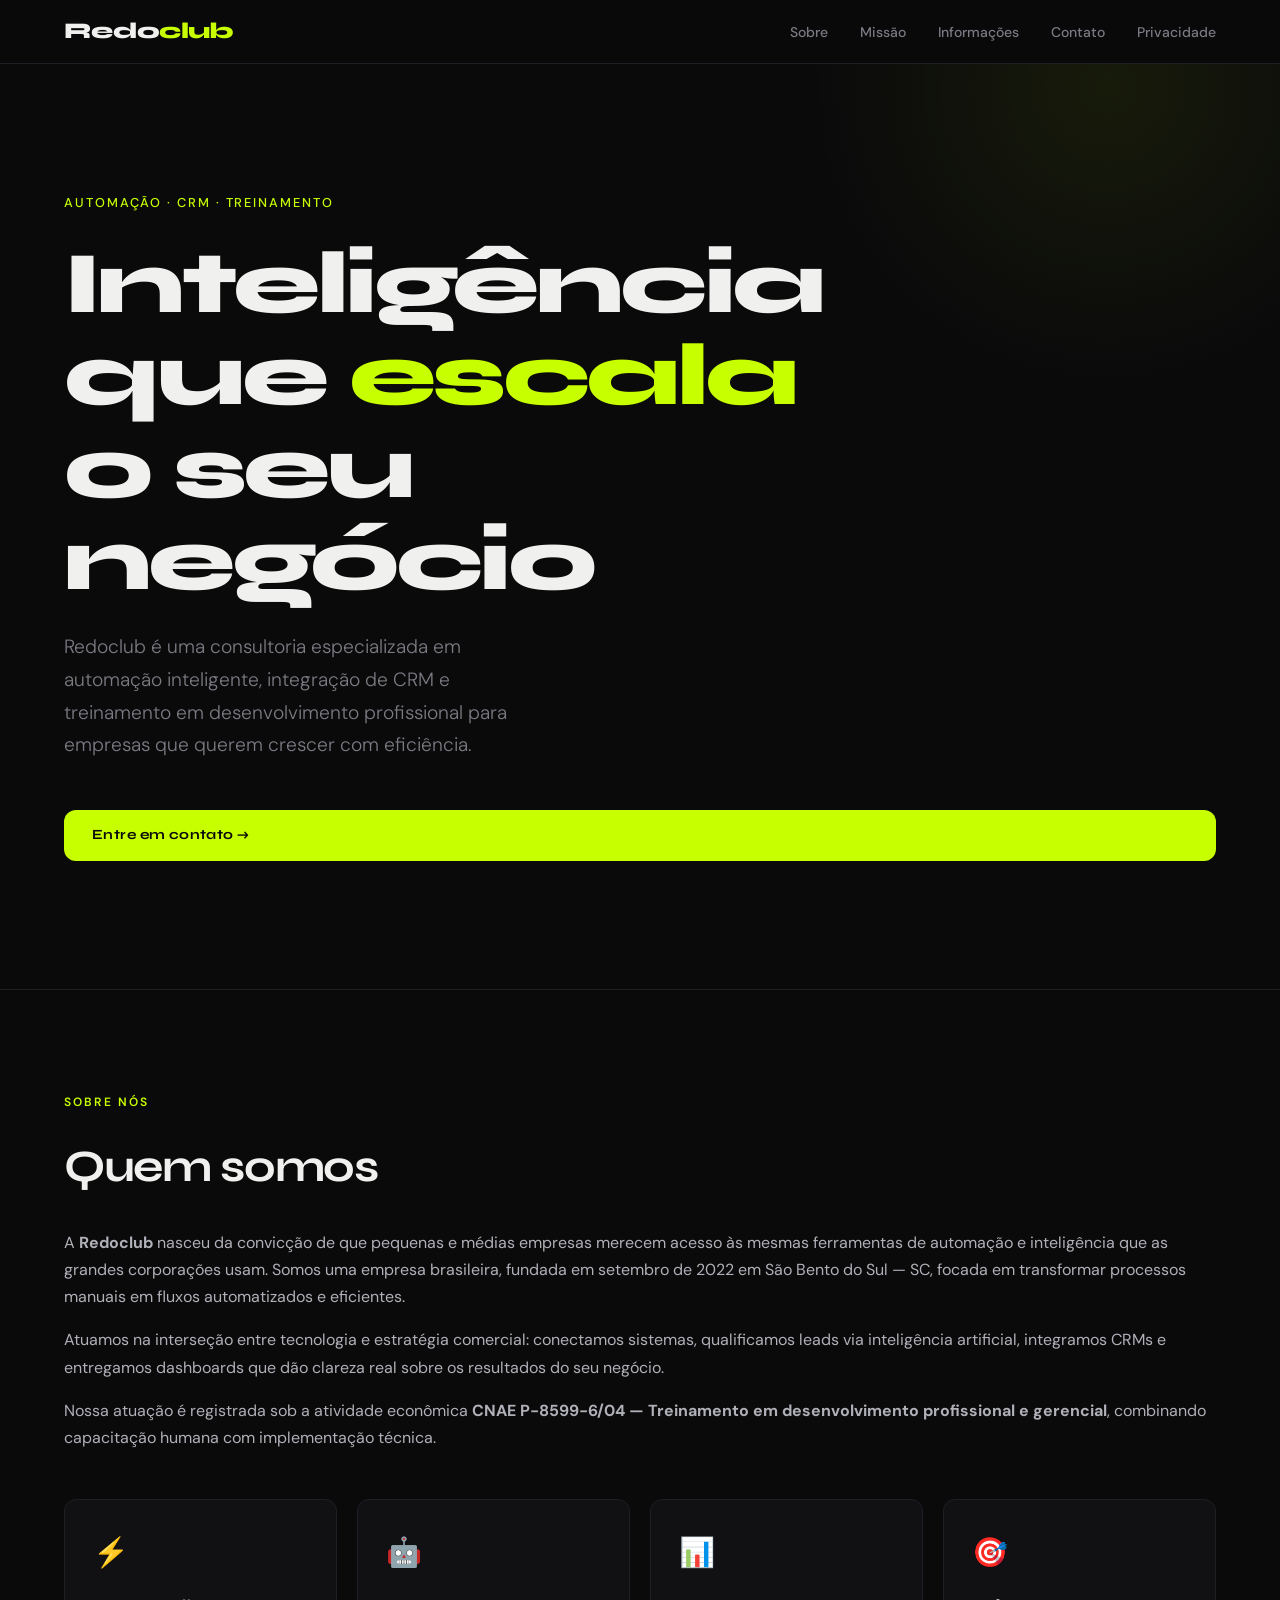
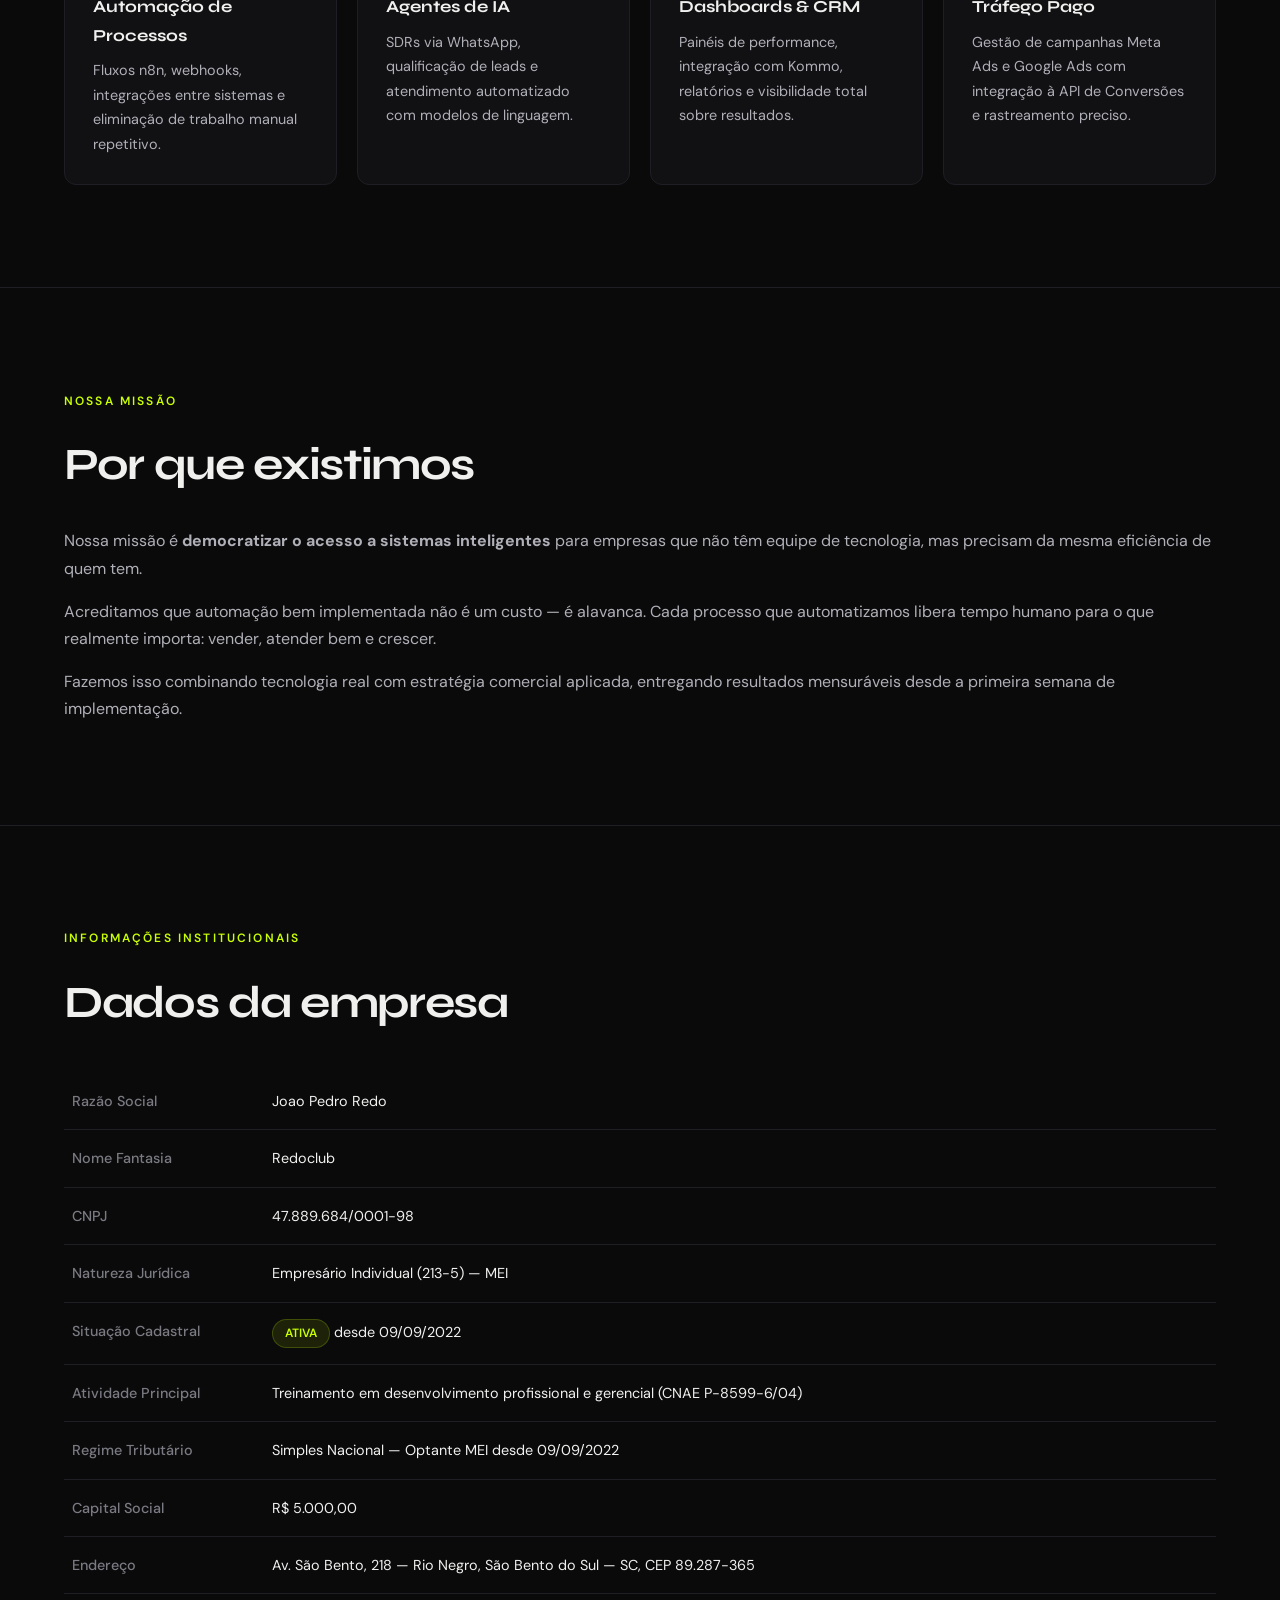
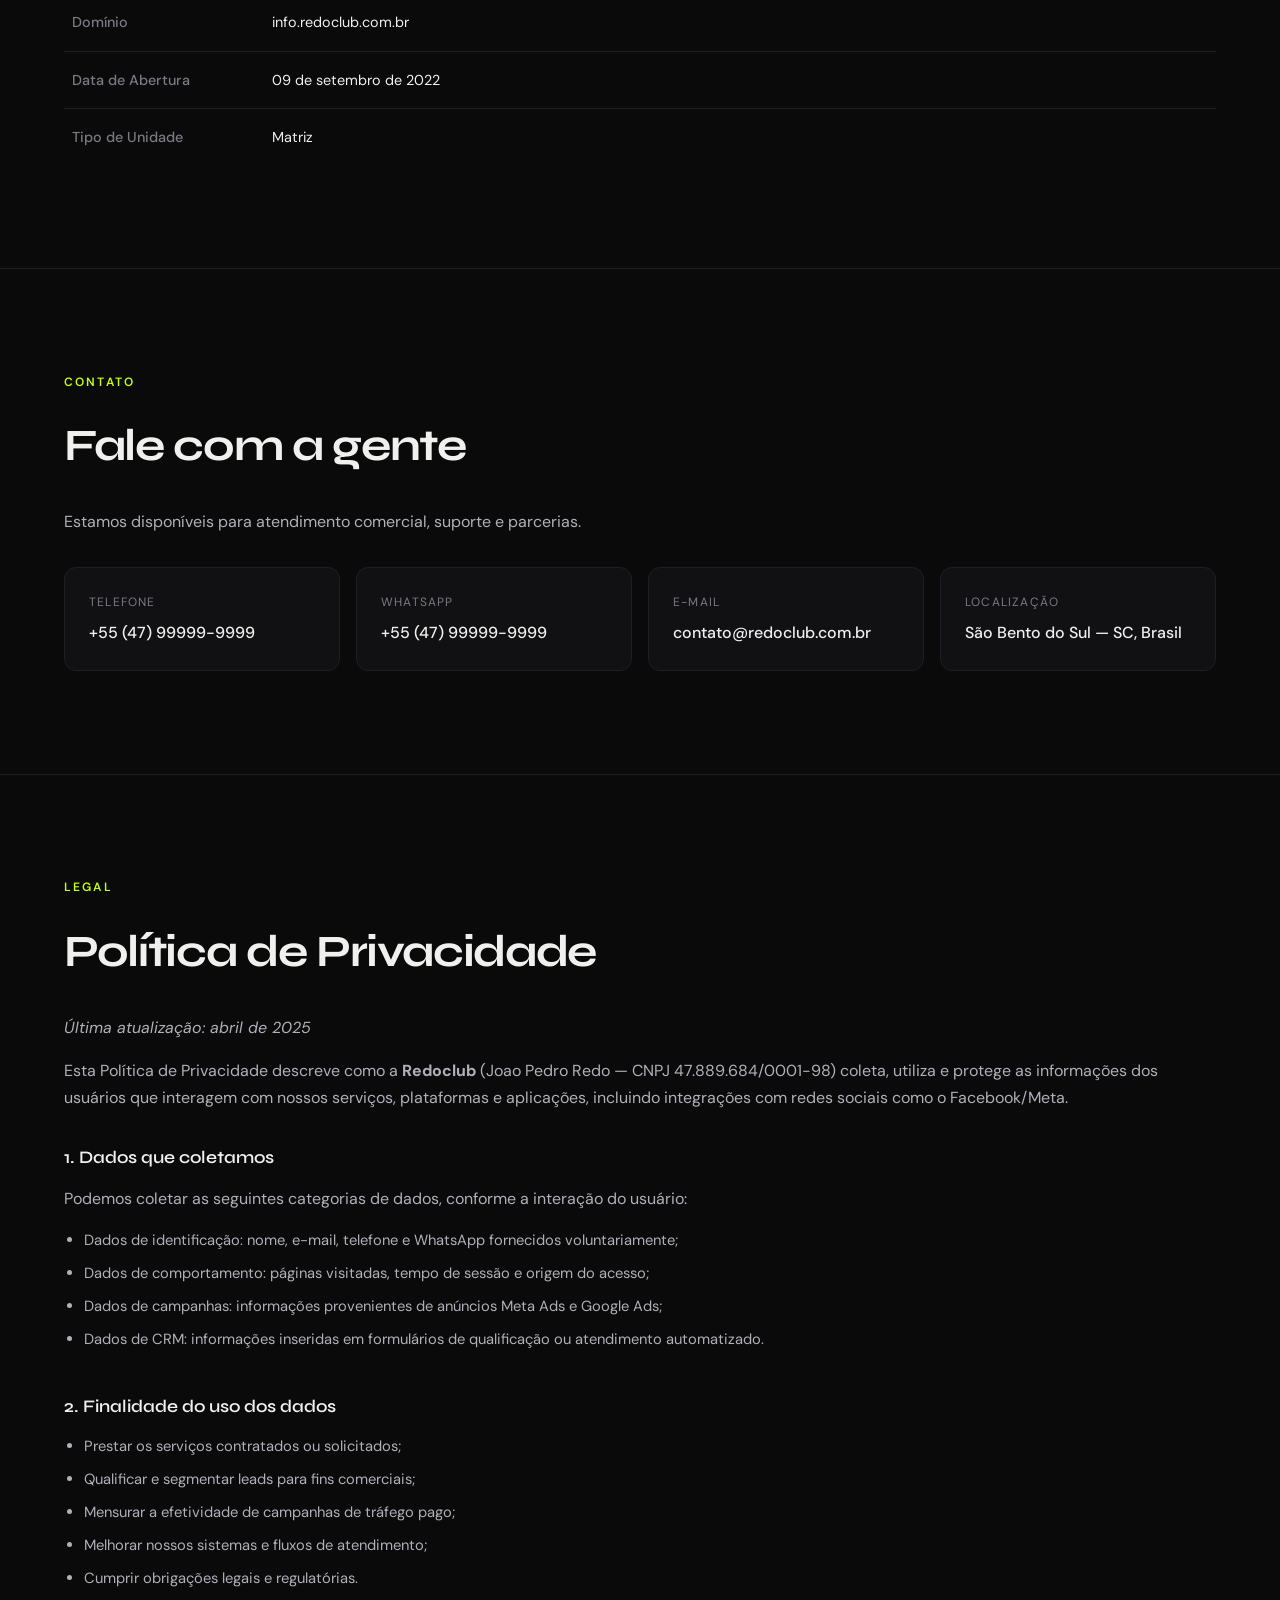
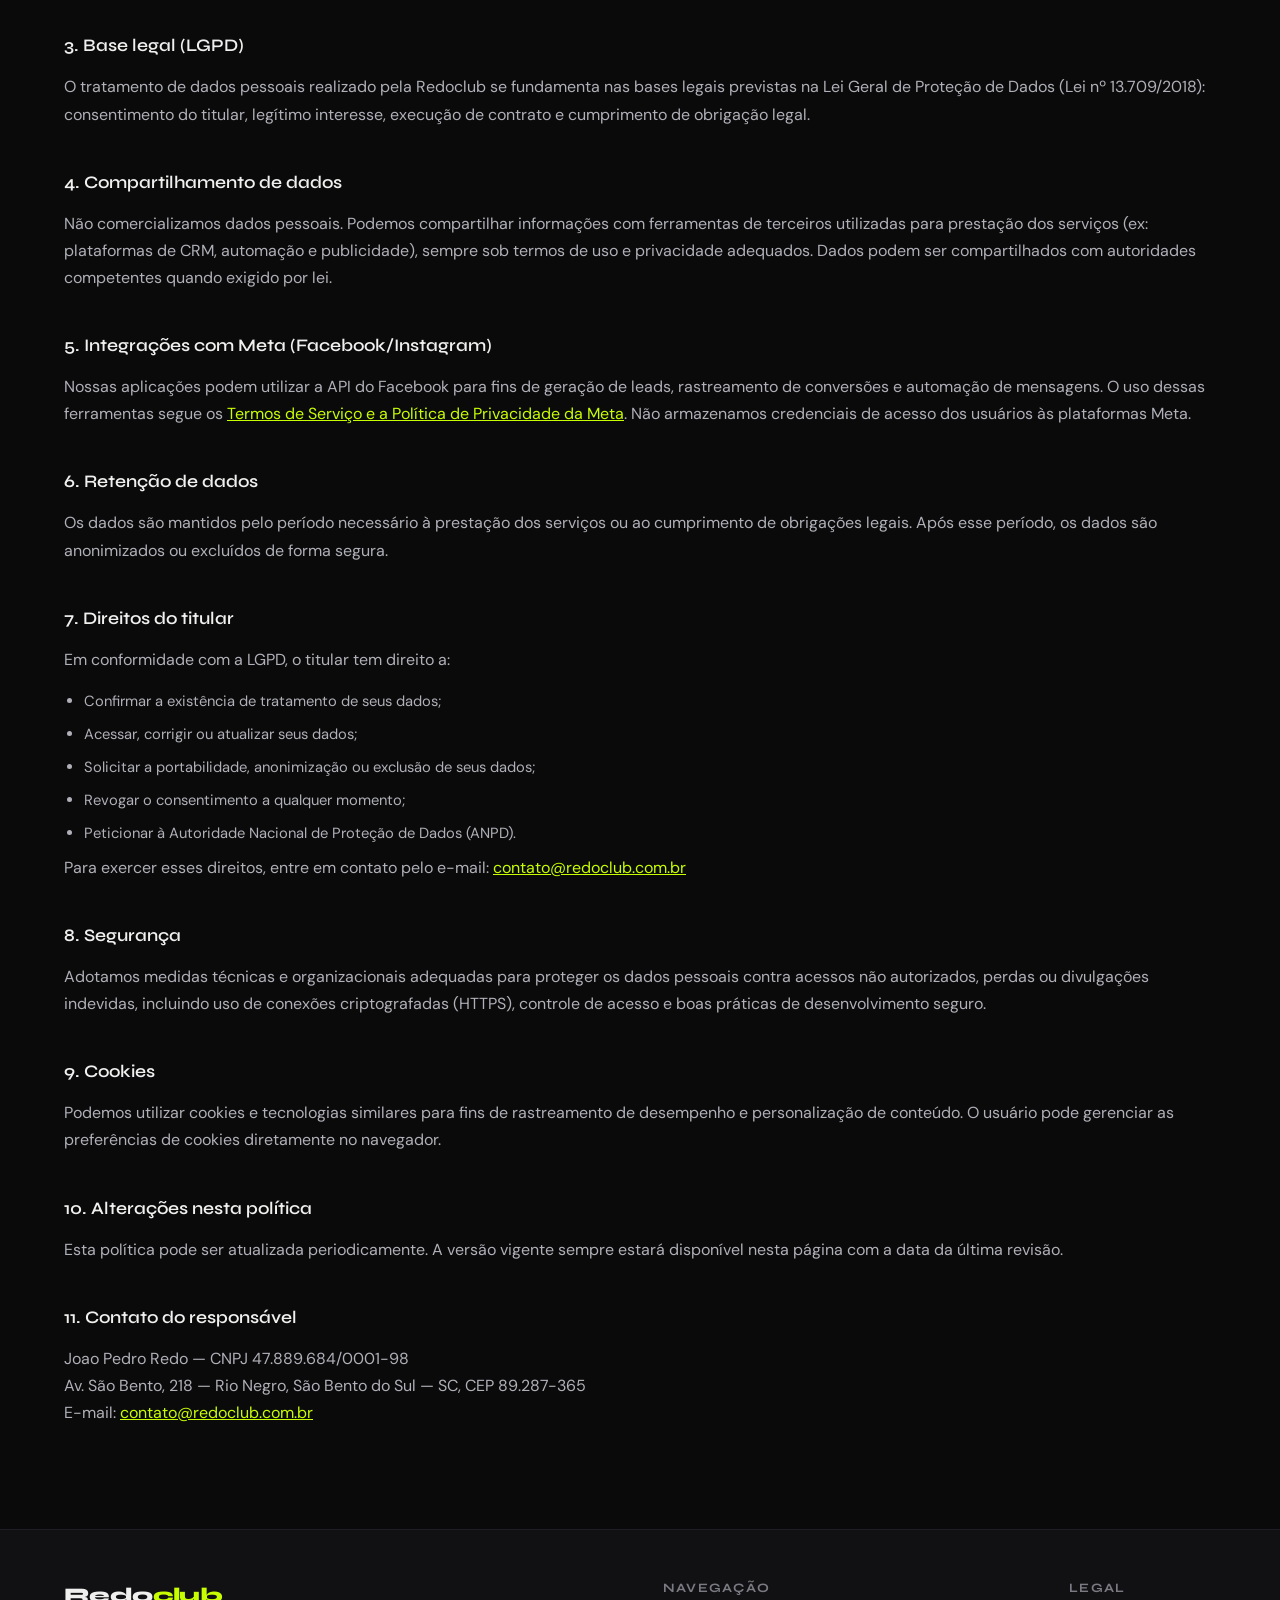
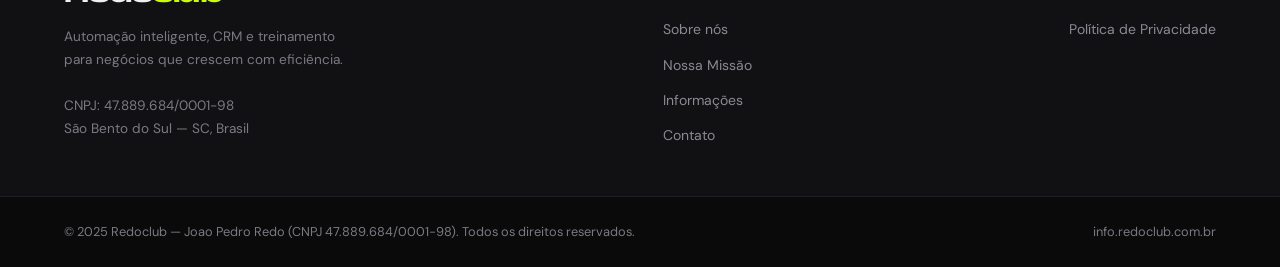
==== index.html @ c7f67904 "Add files via upload" ====
<!DOCTYPE html>
<html lang="pt-BR">
<head>
  <meta charset="UTF-8" />
  <meta name="viewport" content="width=device-width, initial-scale=1.0" />
  <title>Redoclub — Inteligência que Escala</title>
  <meta name="description" content="Redoclub — automação inteligente, CRM e treinamento para negócios que querem crescer." />
  <link rel="canonical" href="https://info.redoclub.com.br" />

  <!-- Open Graph -->
  <meta property="og:title" content="Redoclub" />
  <meta property="og:description" content="Automação inteligente, CRM e treinamento para negócios que querem crescer." />
  <meta property="og:url" content="https://info.redoclub.com.br" />
  <meta property="og:type" content="website" />

  <link rel="preconnect" href="https://fonts.googleapis.com" />
  <link rel="preconnect" href="https://fonts.gstatic.com" crossorigin />
  <link href="https://fonts.googleapis.com/css2?family=Syne:wght@400;600;700;800&family=DM+Sans:ital,wght@0,300;0,400;0,500;1,300&display=swap" rel="stylesheet" />

  <style>
    :root {
      --bg: #0a0a0b;
      --surface: #111114;
      --border: #1e1e24;
      --accent: #c8ff00;
      --accent-dim: #9bbf00;
      --text: #f0f0ee;
      --muted: #7a7a82;
      --radius: 12px;
    }

    *, *::before, *::after { box-sizing: border-box; margin: 0; padding: 0; }

    html { scroll-behavior: smooth; }

    body {
      background: var(--bg);
      color: var(--text);
      font-family: 'DM Sans', sans-serif;
      font-size: 16px;
      line-height: 1.7;
      -webkit-font-smoothing: antialiased;
    }

    /* ── NAV ── */
    nav {
      position: sticky;
      top: 0;
      z-index: 100;
      background: rgba(10,10,11,0.85);
      backdrop-filter: blur(16px);
      border-bottom: 1px solid var(--border);
      padding: 0 clamp(1.5rem, 5vw, 4rem);
      display: flex;
      align-items: center;
      justify-content: space-between;
      height: 64px;
    }

    .nav-logo {
      font-family: 'Syne', sans-serif;
      font-weight: 800;
      font-size: 1.4rem;
      color: var(--text);
      text-decoration: none;
      letter-spacing: -0.03em;
    }

    .nav-logo span { color: var(--accent); }

    nav ul {
      list-style: none;
      display: flex;
      gap: 2rem;
    }

    nav ul a {
      color: var(--muted);
      text-decoration: none;
      font-size: 0.875rem;
      font-weight: 500;
      transition: color 0.2s;
    }

    nav ul a:hover { color: var(--text); }

    /* ── HERO ── */
    #inicio {
      min-height: 90vh;
      display: flex;
      flex-direction: column;
      justify-content: center;
      padding: clamp(4rem, 10vw, 8rem) clamp(1.5rem, 5vw, 4rem);
      position: relative;
      overflow: hidden;
    }

    #inicio::before {
      content: '';
      position: absolute;
      top: -30%;
      right: -10%;
      width: 600px;
      height: 600px;
      background: radial-gradient(circle, rgba(200,255,0,0.07) 0%, transparent 70%);
      pointer-events: none;
    }

    .hero-eyebrow {
      font-size: 0.8rem;
      font-weight: 500;
      letter-spacing: 0.15em;
      text-transform: uppercase;
      color: var(--accent);
      margin-bottom: 1.5rem;
    }

    h1 {
      font-family: 'Syne', sans-serif;
      font-weight: 800;
      font-size: clamp(2.8rem, 7vw, 5.5rem);
      line-height: 1.05;
      letter-spacing: -0.04em;
      max-width: 760px;
      margin-bottom: 1.5rem;
    }

    h1 em {
      font-style: normal;
      color: var(--accent);
    }

    .hero-sub {
      font-size: clamp(1rem, 2vw, 1.2rem);
      color: var(--muted);
      max-width: 480px;
      margin-bottom: 3rem;
      font-weight: 300;
    }

    .btn-primary {
      display: inline-flex;
      align-items: center;
      gap: 0.5rem;
      background: var(--accent);
      color: #0a0a0b;
      font-family: 'Syne', sans-serif;
      font-weight: 700;
      font-size: 0.875rem;
      letter-spacing: 0.03em;
      padding: 0.85rem 1.75rem;
      border-radius: var(--radius);
      text-decoration: none;
      transition: background 0.2s, transform 0.15s;
    }

    .btn-primary:hover {
      background: #d4ff1a;
      transform: translateY(-2px);
    }

    /* ── SECTIONS ── */
    section {
      padding: clamp(4rem, 8vw, 7rem) clamp(1.5rem, 5vw, 4rem);
      border-top: 1px solid var(--border);
    }

    .section-label {
      font-size: 0.75rem;
      font-weight: 600;
      letter-spacing: 0.18em;
      text-transform: uppercase;
      color: var(--accent);
      margin-bottom: 1rem;
    }

    h2 {
      font-family: 'Syne', sans-serif;
      font-weight: 700;
      font-size: clamp(1.8rem, 4vw, 2.8rem);
      letter-spacing: -0.03em;
      margin-bottom: 1.5rem;
      max-width: 640px;
    }

    p { color: #b0b0b8; margin-bottom: 1rem; }
    p:last-child { margin-bottom: 0; }

    /* ── CARDS ── */
    .card-grid {
      display: grid;
      grid-template-columns: repeat(auto-fit, minmax(260px, 1fr));
      gap: 1.25rem;
      margin-top: 3rem;
    }

    .card {
      background: var(--surface);
      border: 1px solid var(--border);
      border-radius: var(--radius);
      padding: 1.75rem;
      transition: border-color 0.25s;
    }

    .card:hover { border-color: var(--accent); }

    .card-icon {
      font-size: 1.8rem;
      margin-bottom: 1rem;
    }

    .card h3 {
      font-family: 'Syne', sans-serif;
      font-weight: 700;
      font-size: 1.05rem;
      margin-bottom: 0.5rem;
      color: var(--text);
    }

    .card p { font-size: 0.9rem; }

    /* ── INFO TABLE ── */
    .info-table {
      width: 100%;
      border-collapse: collapse;
      margin-top: 2rem;
      font-size: 0.9rem;
    }

    .info-table tr {
      border-bottom: 1px solid var(--border);
    }

    .info-table tr:last-child { border-bottom: none; }

    .info-table td {
      padding: 1rem 0.5rem;
      vertical-align: top;
    }

    .info-table td:first-child {
      color: var(--muted);
      font-weight: 500;
      white-space: nowrap;
      width: 200px;
      padding-right: 2rem;
    }

    .info-table td:last-child {
      color: var(--text);
    }

    /* ── CONTATO ── */
    .contact-grid {
      display: grid;
      grid-template-columns: repeat(auto-fit, minmax(200px, 1fr));
      gap: 1rem;
      margin-top: 2rem;
    }

    .contact-item {
      background: var(--surface);
      border: 1px solid var(--border);
      border-radius: var(--radius);
      padding: 1.5rem;
    }

    .contact-item .label {
      font-size: 0.75rem;
      color: var(--muted);
      text-transform: uppercase;
      letter-spacing: 0.1em;
      margin-bottom: 0.4rem;
    }

    .contact-item a, .contact-item span {
      color: var(--text);
      text-decoration: none;
      font-weight: 500;
      word-break: break-all;
    }

    .contact-item a:hover { color: var(--accent); }

    /* ── PRIVACY ── */
    #privacidade h3 {
      font-family: 'Syne', sans-serif;
      font-weight: 600;
      font-size: 1.1rem;
      color: var(--text);
      margin: 2.5rem 0 0.75rem;
    }

    #privacidade h3:first-of-type { margin-top: 2rem; }

    #privacidade ul {
      padding-left: 1.25rem;
      color: #b0b0b8;
      font-size: 0.92rem;
    }

    #privacidade ul li { margin-bottom: 0.5rem; }

    /* ── FOOTER ── */
    footer {
      border-top: 1px solid var(--border);
      background: var(--surface);
      padding: 3rem clamp(1.5rem, 5vw, 4rem);
      display: flex;
      flex-wrap: wrap;
      gap: 2rem;
      align-items: flex-start;
      justify-content: space-between;
    }

    .footer-brand {
      max-width: 300px;
    }

    .footer-logo {
      font-family: 'Syne', sans-serif;
      font-weight: 800;
      font-size: 1.3rem;
      letter-spacing: -0.03em;
      margin-bottom: 0.75rem;
    }

    .footer-logo span { color: var(--accent); }

    .footer-desc {
      font-size: 0.85rem;
      color: var(--muted);
    }

    .footer-links h4 {
      font-family: 'Syne', sans-serif;
      font-size: 0.8rem;
      font-weight: 700;
      letter-spacing: 0.1em;
      text-transform: uppercase;
      color: var(--muted);
      margin-bottom: 1rem;
    }

    .footer-links ul {
      list-style: none;
      display: flex;
      flex-direction: column;
      gap: 0.5rem;
    }

    .footer-links ul a {
      color: #8a8a92;
      text-decoration: none;
      font-size: 0.875rem;
      transition: color 0.2s;
    }

    .footer-links ul a:hover { color: var(--text); }

    .footer-bottom {
      border-top: 1px solid var(--border);
      padding: 1.5rem clamp(1.5rem, 5vw, 4rem);
      display: flex;
      flex-wrap: wrap;
      gap: 1rem;
      justify-content: space-between;
      align-items: center;
      font-size: 0.8rem;
      color: var(--muted);
    }

    .badge {
      display: inline-block;
      background: rgba(200,255,0,0.1);
      color: var(--accent);
      border: 1px solid rgba(200,255,0,0.2);
      border-radius: 999px;
      padding: 0.2rem 0.75rem;
      font-size: 0.75rem;
      font-weight: 600;
    }

    /* ── MOBILE ── */
    @media (max-width: 640px) {
      nav ul { display: none; }
      .info-table td:first-child { width: auto; padding-right: 1rem; font-size: 0.8rem; }
    }

    /* ── ANIMATIONS ── */
    @keyframes fadeUp {
      from { opacity: 0; transform: translateY(24px); }
      to   { opacity: 1; transform: translateY(0); }
    }

    .hero-eyebrow { animation: fadeUp 0.6s ease both; }
    h1             { animation: fadeUp 0.6s 0.1s ease both; }
    .hero-sub      { animation: fadeUp 0.6s 0.2s ease both; }
    .btn-primary   { animation: fadeUp 0.6s 0.3s ease both; }
  </style>
</head>
<body>

<!-- NAV -->
<nav>
  <a class="nav-logo" href="#inicio">Redo<span>club</span></a>
  <ul>
    <li><a href="#sobre">Sobre</a></li>
    <li><a href="#missao">Missão</a></li>
    <li><a href="#informacoes">Informações</a></li>
    <li><a href="#contato">Contato</a></li>
    <li><a href="#privacidade">Privacidade</a></li>
  </ul>
</nav>

<!-- HERO -->
<section id="inicio" style="border-top:none;">
  <p class="hero-eyebrow">Automação · CRM · Treinamento</p>
  <h1>Inteligência que <em>escala</em> o seu negócio</h1>
  <p class="hero-sub">
    Redoclub é uma consultoria especializada em automação inteligente, integração de CRM e treinamento em desenvolvimento profissional para empresas que querem crescer com eficiência.
  </p>
  <a class="btn-primary" href="#contato">Entre em contato →</a>
</section>

<!-- SOBRE -->
<section id="sobre">
  <p class="section-label">Sobre nós</p>
  <h2>Quem somos</h2>
  <p>
    A <strong>Redoclub</strong> nasceu da convicção de que pequenas e médias empresas merecem acesso às mesmas ferramentas de automação e inteligência que as grandes corporações usam. Somos uma empresa brasileira, fundada em setembro de 2022 em São Bento do Sul — SC, focada em transformar processos manuais em fluxos automatizados e eficientes.
  </p>
  <p>
    Atuamos na interseção entre tecnologia e estratégia comercial: conectamos sistemas, qualificamos leads via inteligência artificial, integramos CRMs e entregamos dashboards que dão clareza real sobre os resultados do seu negócio.
  </p>
  <p>
    Nossa atuação é registrada sob a atividade econômica <strong>CNAE P-8599-6/04 — Treinamento em desenvolvimento profissional e gerencial</strong>, combinando capacitação humana com implementação técnica.
  </p>

  <div class="card-grid">
    <div class="card">
      <div class="card-icon">⚡</div>
      <h3>Automação de Processos</h3>
      <p>Fluxos n8n, webhooks, integrações entre sistemas e eliminação de trabalho manual repetitivo.</p>
    </div>
    <div class="card">
      <div class="card-icon">🤖</div>
      <h3>Agentes de IA</h3>
      <p>SDRs via WhatsApp, qualificação de leads e atendimento automatizado com modelos de linguagem.</p>
    </div>
    <div class="card">
      <div class="card-icon">📊</div>
      <h3>Dashboards & CRM</h3>
      <p>Painéis de performance, integração com Kommo, relatórios e visibilidade total sobre resultados.</p>
    </div>
    <div class="card">
      <div class="card-icon">🎯</div>
      <h3>Tráfego Pago</h3>
      <p>Gestão de campanhas Meta Ads e Google Ads com integração à API de Conversões e rastreamento preciso.</p>
    </div>
  </div>
</section>

<!-- MISSÃO -->
<section id="missao">
  <p class="section-label">Nossa Missão</p>
  <h2>Por que existimos</h2>
  <p>
    Nossa missão é <strong>democratizar o acesso a sistemas inteligentes</strong> para empresas que não têm equipe de tecnologia, mas precisam da mesma eficiência de quem tem.
  </p>
  <p>
    Acreditamos que automação bem implementada não é um custo — é alavanca. Cada processo que automatizamos libera tempo humano para o que realmente importa: vender, atender bem e crescer.
  </p>
  <p>
    Fazemos isso combinando tecnologia real com estratégia comercial aplicada, entregando resultados mensuráveis desde a primeira semana de implementação.
  </p>
</section>

<!-- INFORMAÇÕES LEGAIS -->
<section id="informacoes">
  <p class="section-label">Informações Institucionais</p>
  <h2>Dados da empresa</h2>

  <table class="info-table">
    <tr>
      <td>Razão Social</td>
      <td>Joao Pedro Redo</td>
    </tr>
    <tr>
      <td>Nome Fantasia</td>
      <td>Redoclub</td>
    </tr>
    <tr>
      <td>CNPJ</td>
      <td>47.889.684/0001-98</td>
    </tr>
    <tr>
      <td>Natureza Jurídica</td>
      <td>Empresário Individual (213-5) — MEI</td>
    </tr>
    <tr>
      <td>Situação Cadastral</td>
      <td><span class="badge">ATIVA</span> desde 09/09/2022</td>
    </tr>
    <tr>
      <td>Atividade Principal</td>
      <td>Treinamento em desenvolvimento profissional e gerencial (CNAE P-8599-6/04)</td>
    </tr>
    <tr>
      <td>Regime Tributário</td>
      <td>Simples Nacional — Optante MEI desde 09/09/2022</td>
    </tr>
    <tr>
      <td>Capital Social</td>
      <td>R$ 5.000,00</td>
    </tr>
    <tr>
      <td>Endereço</td>
      <td>Av. São Bento, 218 — Rio Negro, São Bento do Sul — SC, CEP 89.287-365</td>
    </tr>
    <tr>
      <td>Domínio</td>
      <td>info.redoclub.com.br</td>
    </tr>
    <tr>
      <td>Data de Abertura</td>
      <td>09 de setembro de 2022</td>
    </tr>
    <tr>
      <td>Tipo de Unidade</td>
      <td>Matriz</td>
    </tr>
  </table>
</section>

<!-- CONTATO -->
<section id="contato">
  <p class="section-label">Contato</p>
  <h2>Fale com a gente</h2>
  <p>Estamos disponíveis para atendimento comercial, suporte e parcerias.</p>

  <div class="contact-grid">
    <div class="contact-item">
      <p class="label">Telefone</p>
      <a href="tel:+5547999999999">+55 (47) 99999-9999</a>
      <!-- Substitua pelo número real -->
    </div>
    <div class="contact-item">
      <p class="label">WhatsApp</p>
      <a href="https://wa.me/5547999999999" target="_blank" rel="noopener">+55 (47) 99999-9999</a>
      <!-- Substitua pelo número real -->
    </div>
    <div class="contact-item">
      <p class="label">E-mail</p>
      <a href="mailto:contato@redoclub.com.br">contato@redoclub.com.br</a>
      <!-- Substitua pelo e-mail real -->
    </div>
    <div class="contact-item">
      <p class="label">Localização</p>
      <span>São Bento do Sul — SC, Brasil</span>
    </div>
  </div>
</section>

<!-- POLÍTICA DE PRIVACIDADE -->
<section id="privacidade">
  <p class="section-label">Legal</p>
  <h2>Política de Privacidade</h2>
  <p>
    <em>Última atualização: abril de 2025</em>
  </p>
  <p>
    Esta Política de Privacidade descreve como a <strong>Redoclub</strong> (Joao Pedro Redo — CNPJ 47.889.684/0001-98) coleta, utiliza e protege as informações dos usuários que interagem com nossos serviços, plataformas e aplicações, incluindo integrações com redes sociais como o Facebook/Meta.
  </p>

  <h3>1. Dados que coletamos</h3>
  <p>Podemos coletar as seguintes categorias de dados, conforme a interação do usuário:</p>
  <ul>
    <li>Dados de identificação: nome, e-mail, telefone e WhatsApp fornecidos voluntariamente;</li>
    <li>Dados de comportamento: páginas visitadas, tempo de sessão e origem do acesso;</li>
    <li>Dados de campanhas: informações provenientes de anúncios Meta Ads e Google Ads;</li>
    <li>Dados de CRM: informações inseridas em formulários de qualificação ou atendimento automatizado.</li>
  </ul>

  <h3>2. Finalidade do uso dos dados</h3>
  <ul>
    <li>Prestar os serviços contratados ou solicitados;</li>
    <li>Qualificar e segmentar leads para fins comerciais;</li>
    <li>Mensurar a efetividade de campanhas de tráfego pago;</li>
    <li>Melhorar nossos sistemas e fluxos de atendimento;</li>
    <li>Cumprir obrigações legais e regulatórias.</li>
  </ul>

  <h3>3. Base legal (LGPD)</h3>
  <p>
    O tratamento de dados pessoais realizado pela Redoclub se fundamenta nas bases legais previstas na Lei Geral de Proteção de Dados (Lei nº 13.709/2018): consentimento do titular, legítimo interesse, execução de contrato e cumprimento de obrigação legal.
  </p>

  <h3>4. Compartilhamento de dados</h3>
  <p>
    Não comercializamos dados pessoais. Podemos compartilhar informações com ferramentas de terceiros utilizadas para prestação dos serviços (ex: plataformas de CRM, automação e publicidade), sempre sob termos de uso e privacidade adequados. Dados podem ser compartilhados com autoridades competentes quando exigido por lei.
  </p>

  <h3>5. Integrações com Meta (Facebook/Instagram)</h3>
  <p>
    Nossas aplicações podem utilizar a API do Facebook para fins de geração de leads, rastreamento de conversões e automação de mensagens. O uso dessas ferramentas segue os <a href="https://www.facebook.com/privacy/policy/" target="_blank" rel="noopener" style="color:var(--accent)">Termos de Serviço e a Política de Privacidade da Meta</a>. Não armazenamos credenciais de acesso dos usuários às plataformas Meta.
  </p>

  <h3>6. Retenção de dados</h3>
  <p>
    Os dados são mantidos pelo período necessário à prestação dos serviços ou ao cumprimento de obrigações legais. Após esse período, os dados são anonimizados ou excluídos de forma segura.
  </p>

  <h3>7. Direitos do titular</h3>
  <p>Em conformidade com a LGPD, o titular tem direito a:</p>
  <ul>
    <li>Confirmar a existência de tratamento de seus dados;</li>
    <li>Acessar, corrigir ou atualizar seus dados;</li>
    <li>Solicitar a portabilidade, anonimização ou exclusão de seus dados;</li>
    <li>Revogar o consentimento a qualquer momento;</li>
    <li>Peticionar à Autoridade Nacional de Proteção de Dados (ANPD).</li>
  </ul>
  <p>
    Para exercer esses direitos, entre em contato pelo e-mail: <a href="mailto:contato@redoclub.com.br" style="color:var(--accent)">contato@redoclub.com.br</a>
  </p>

  <h3>8. Segurança</h3>
  <p>
    Adotamos medidas técnicas e organizacionais adequadas para proteger os dados pessoais contra acessos não autorizados, perdas ou divulgações indevidas, incluindo uso de conexões criptografadas (HTTPS), controle de acesso e boas práticas de desenvolvimento seguro.
  </p>

  <h3>9. Cookies</h3>
  <p>
    Podemos utilizar cookies e tecnologias similares para fins de rastreamento de desempenho e personalização de conteúdo. O usuário pode gerenciar as preferências de cookies diretamente no navegador.
  </p>

  <h3>10. Alterações nesta política</h3>
  <p>
    Esta política pode ser atualizada periodicamente. A versão vigente sempre estará disponível nesta página com a data da última revisão.
  </p>

  <h3>11. Contato do responsável</h3>
  <p>
    Joao Pedro Redo — CNPJ 47.889.684/0001-98<br>
    Av. São Bento, 218 — Rio Negro, São Bento do Sul — SC, CEP 89.287-365<br>
    E-mail: <a href="mailto:contato@redoclub.com.br" style="color:var(--accent)">contato@redoclub.com.br</a>
  </p>
</section>

<!-- FOOTER -->
<footer>
  <div class="footer-brand">
    <div class="footer-logo">Redo<span>club</span></div>
    <p class="footer-desc">
      Automação inteligente, CRM e treinamento para negócios que crescem com eficiência.<br><br>
      CNPJ: 47.889.684/0001-98<br>
      São Bento do Sul — SC, Brasil
    </p>
  </div>

  <div class="footer-links">
    <h4>Navegação</h4>
    <ul>
      <li><a href="#sobre">Sobre nós</a></li>
      <li><a href="#missao">Nossa Missão</a></li>
      <li><a href="#informacoes">Informações</a></li>
      <li><a href="#contato">Contato</a></li>
    </ul>
  </div>

  <div class="footer-links">
    <h4>Legal</h4>
    <ul>
      <li><a href="#privacidade">Política de Privacidade</a></li>
    </ul>
  </div>
</footer>

<div class="footer-bottom">
  <span>© 2025 Redoclub — Joao Pedro Redo (CNPJ 47.889.684/0001-98). Todos os direitos reservados.</span>
  <span>info.redoclub.com.br</span>
</div>

</body>
</html>
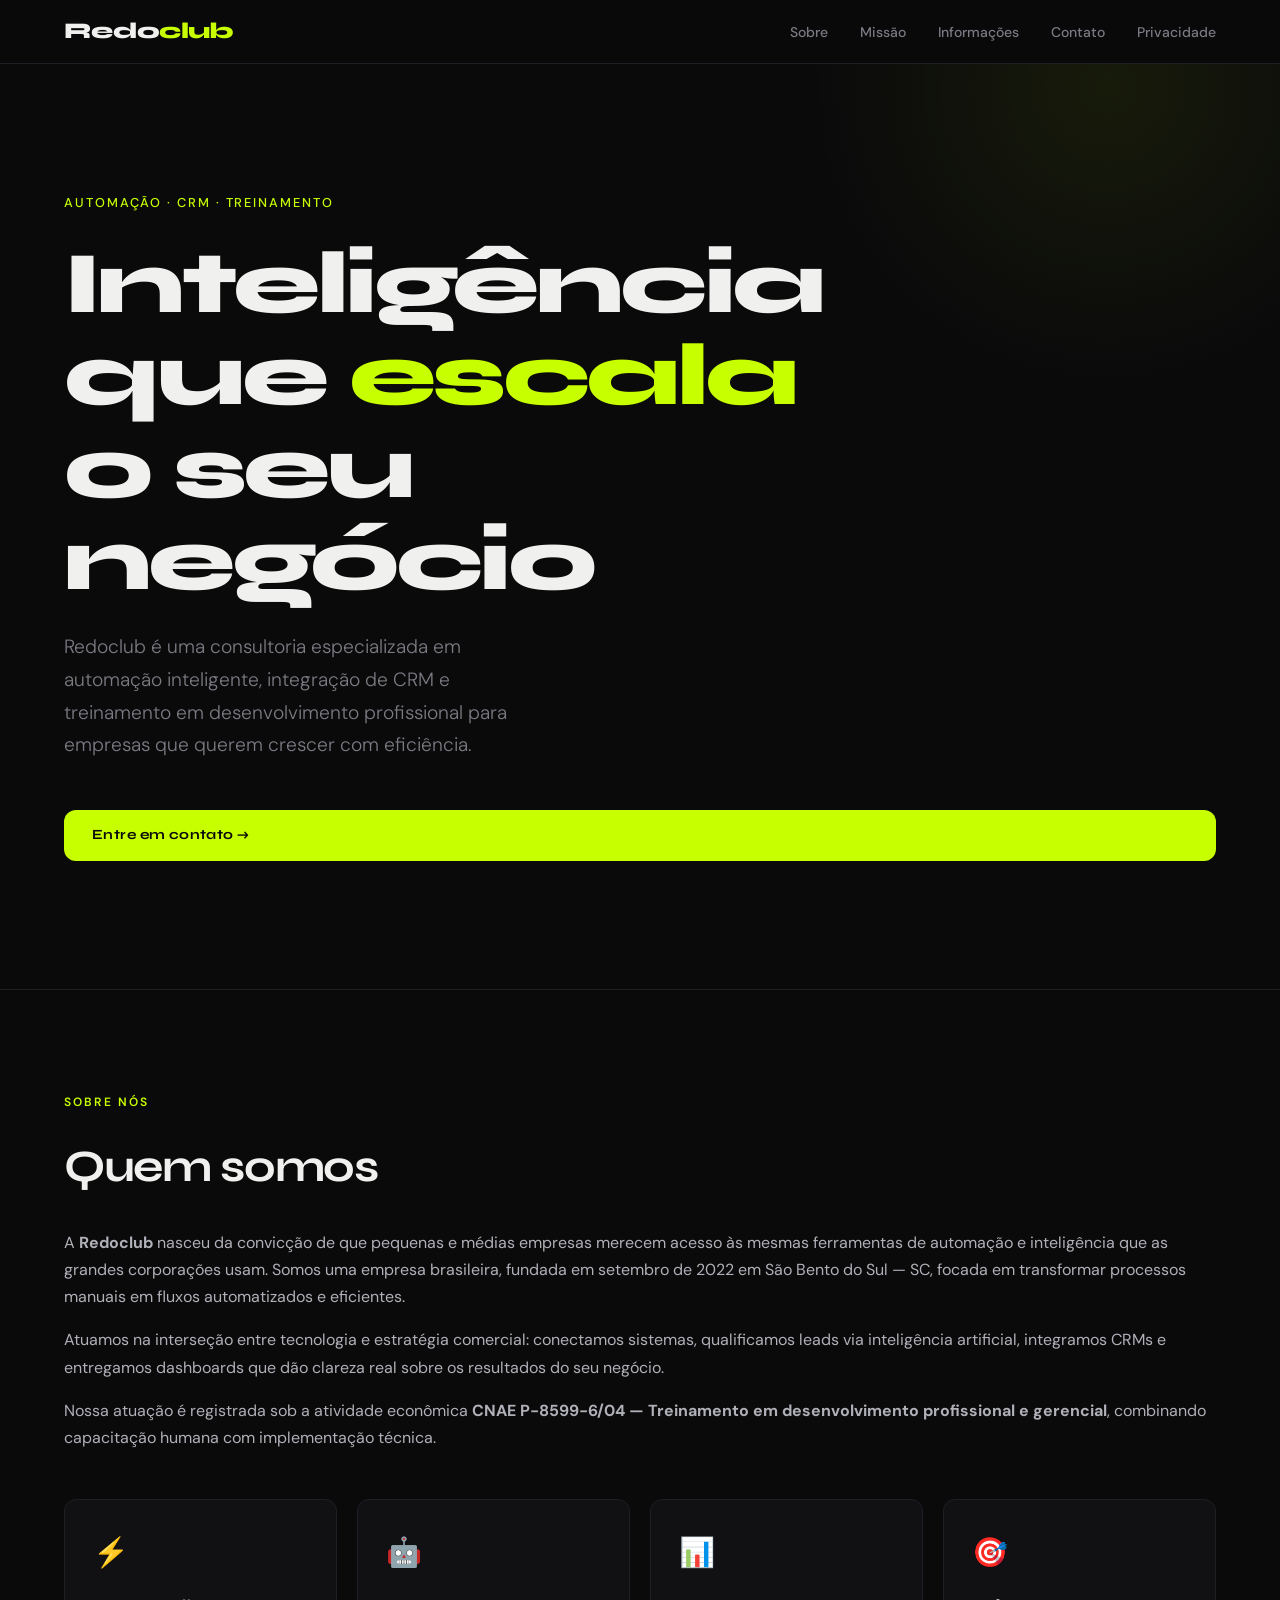
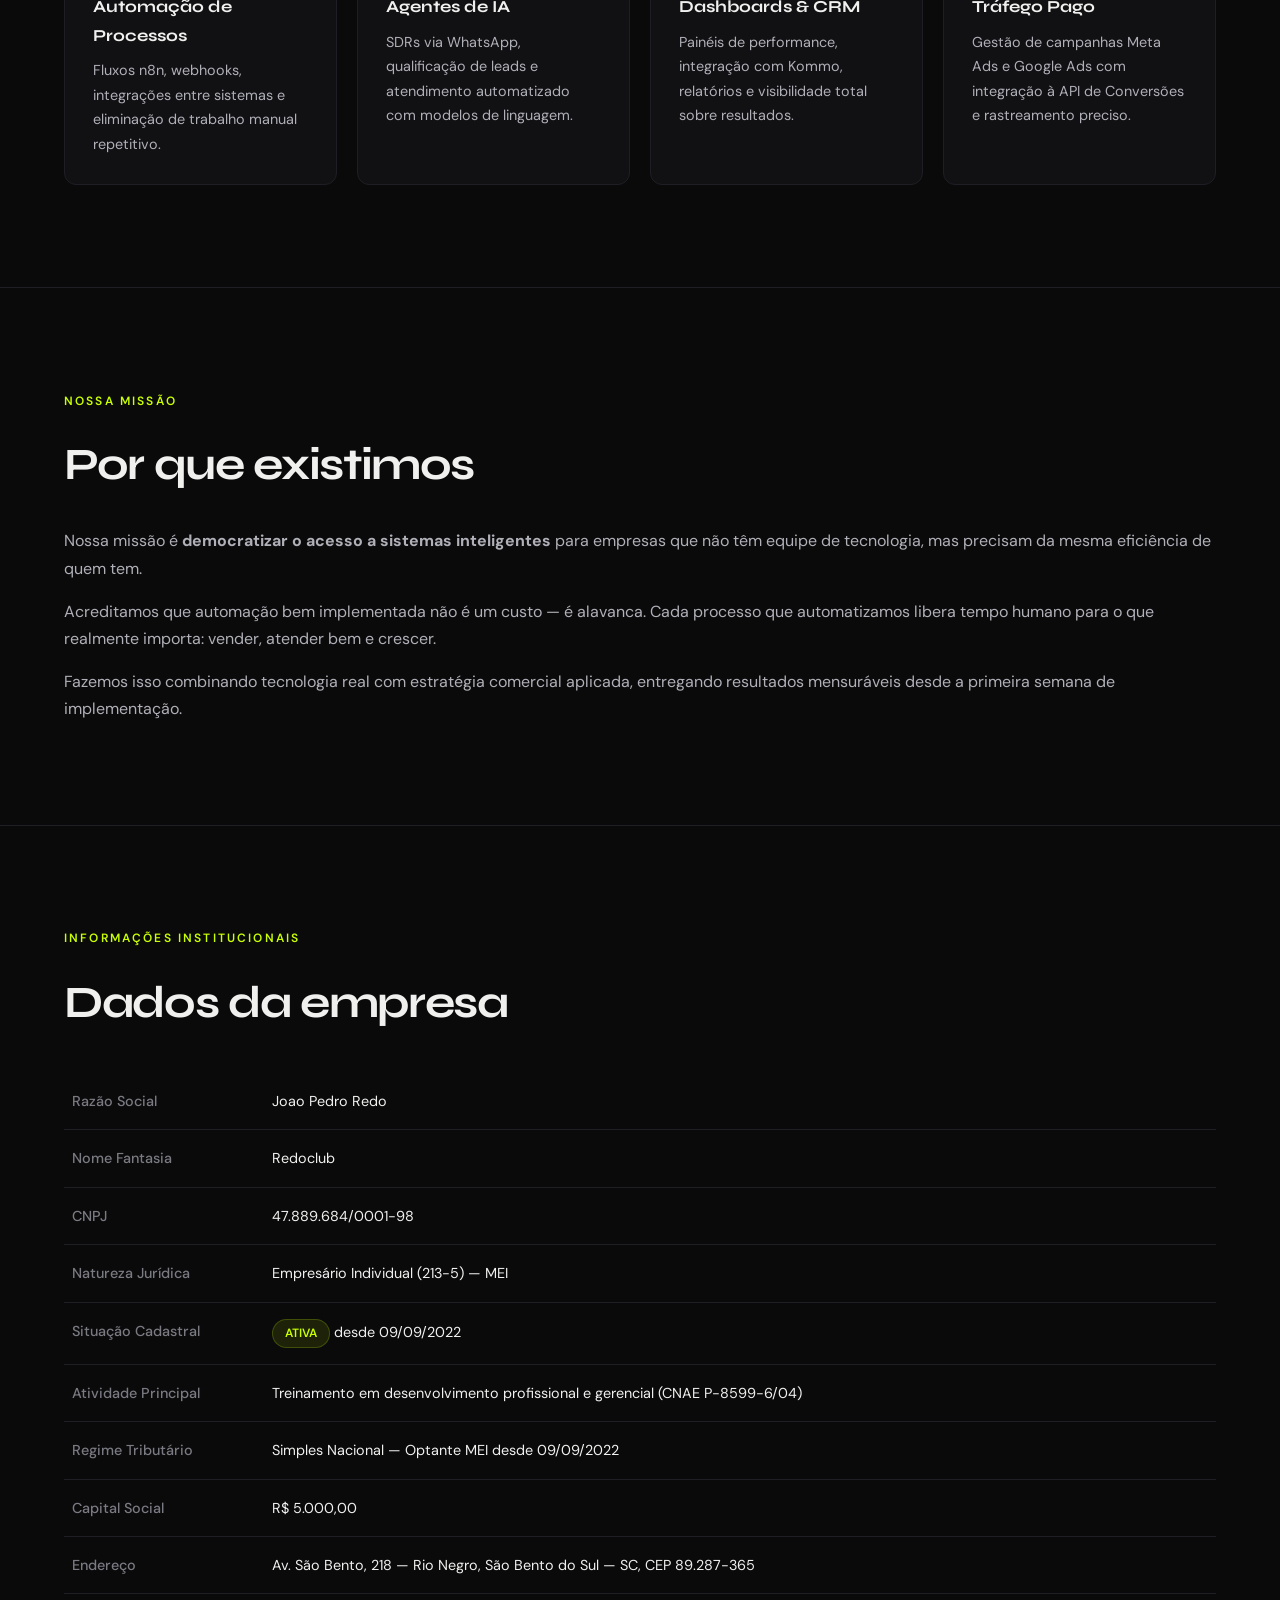
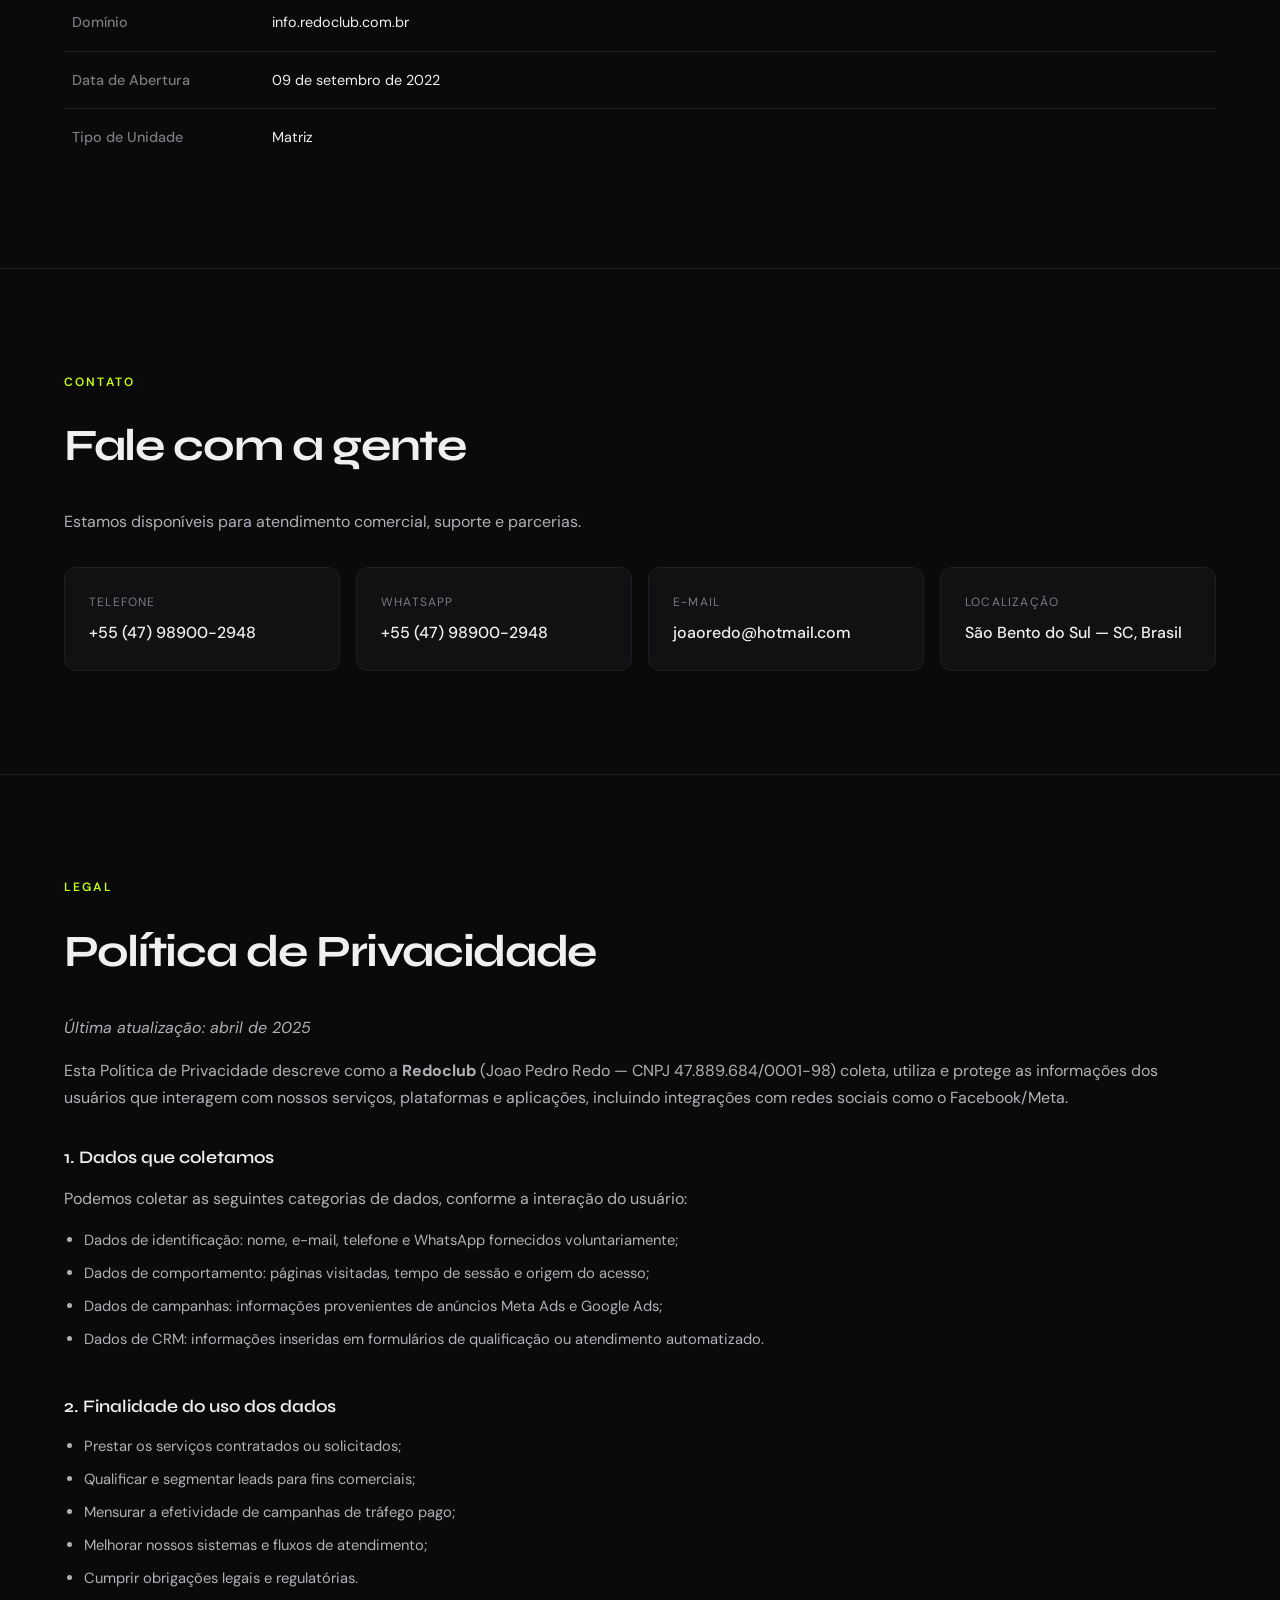
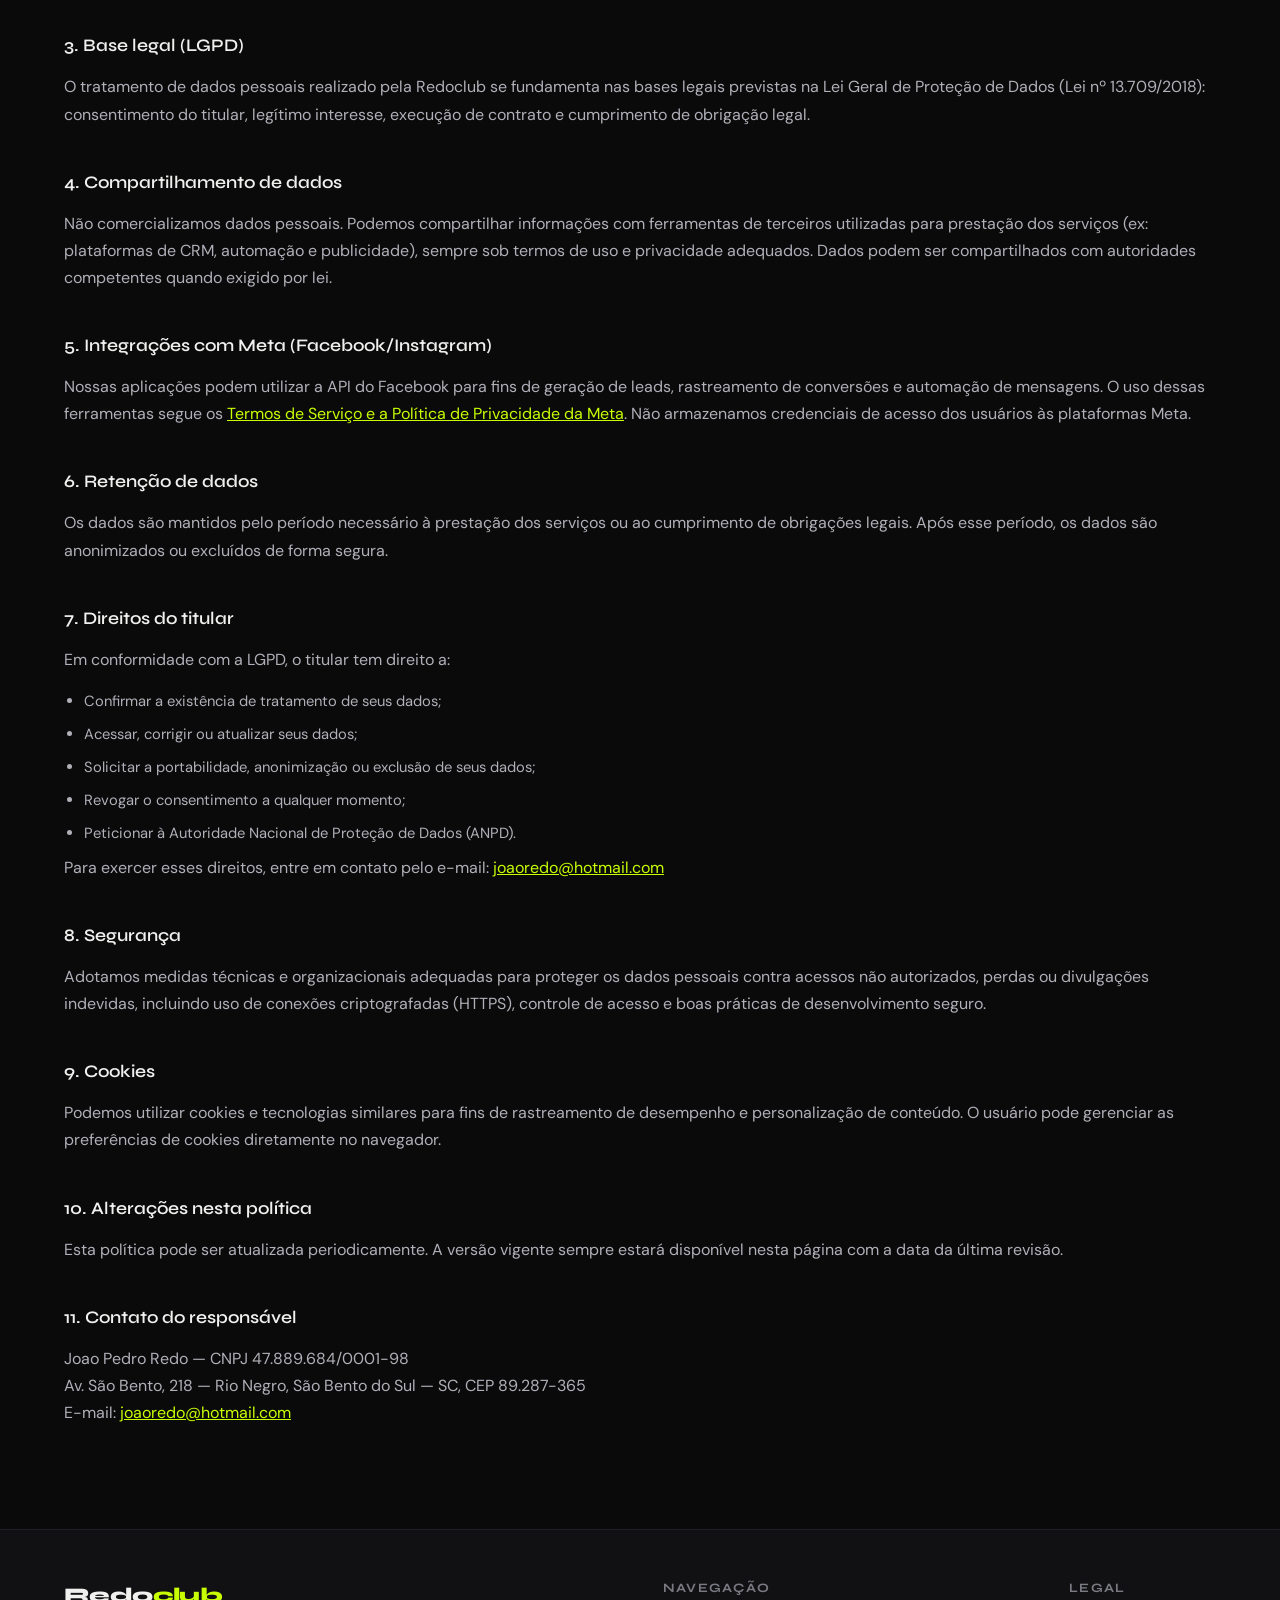
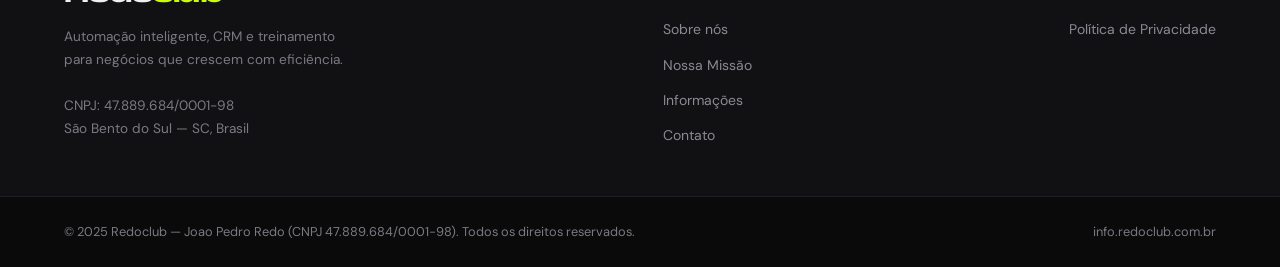
==== commit 57da5073: "Update index.html" ====
--- a/index.html
+++ b/index.html
@@ -542,17 +542,17 @@
   <div class="contact-grid">
     <div class="contact-item">
       <p class="label">Telefone</p>
-      <a href="tel:+5547999999999">+55 (47) 99999-9999</a>
+      <a href="tel:+5547989002948">+55 (47) 98900-2948</a>
       <!-- Substitua pelo número real -->
     </div>
     <div class="contact-item">
       <p class="label">WhatsApp</p>
-      <a href="https://wa.me/5547999999999" target="_blank" rel="noopener">+55 (47) 99999-9999</a>
+      <a href="https://wa.me/5547989002948" target="_blank" rel="noopener">+55 (47) 98900-2948</a>
       <!-- Substitua pelo número real -->
     </div>
     <div class="contact-item">
       <p class="label">E-mail</p>
-      <a href="mailto:contato@redoclub.com.br">contato@redoclub.com.br</a>
+      <a href="mailto:joaoredo@hotmail.com">joaoredo@hotmail.com</a>
       <!-- Substitua pelo e-mail real -->
     </div>
     <div class="contact-item">
@@ -621,7 +621,7 @@
     <li>Peticionar à Autoridade Nacional de Proteção de Dados (ANPD).</li>
   </ul>
   <p>
-    Para exercer esses direitos, entre em contato pelo e-mail: <a href="mailto:contato@redoclub.com.br" style="color:var(--accent)">contato@redoclub.com.br</a>
+    Para exercer esses direitos, entre em contato pelo e-mail: <a href="mailto:joaoredo@hotmail.com" style="color:var(--accent)">joaoredo@hotmail.com</a>
   </p>
 
   <h3>8. Segurança</h3>
@@ -643,7 +643,7 @@
   <p>
     Joao Pedro Redo — CNPJ 47.889.684/0001-98<br>
     Av. São Bento, 218 — Rio Negro, São Bento do Sul — SC, CEP 89.287-365<br>
-    E-mail: <a href="mailto:contato@redoclub.com.br" style="color:var(--accent)">contato@redoclub.com.br</a>
+    E-mail: <a href="mailto:joaoredo@hotmail.com" style="color:var(--accent)">joaoredo@hotmail.com</a>
   </p>
 </section>
 
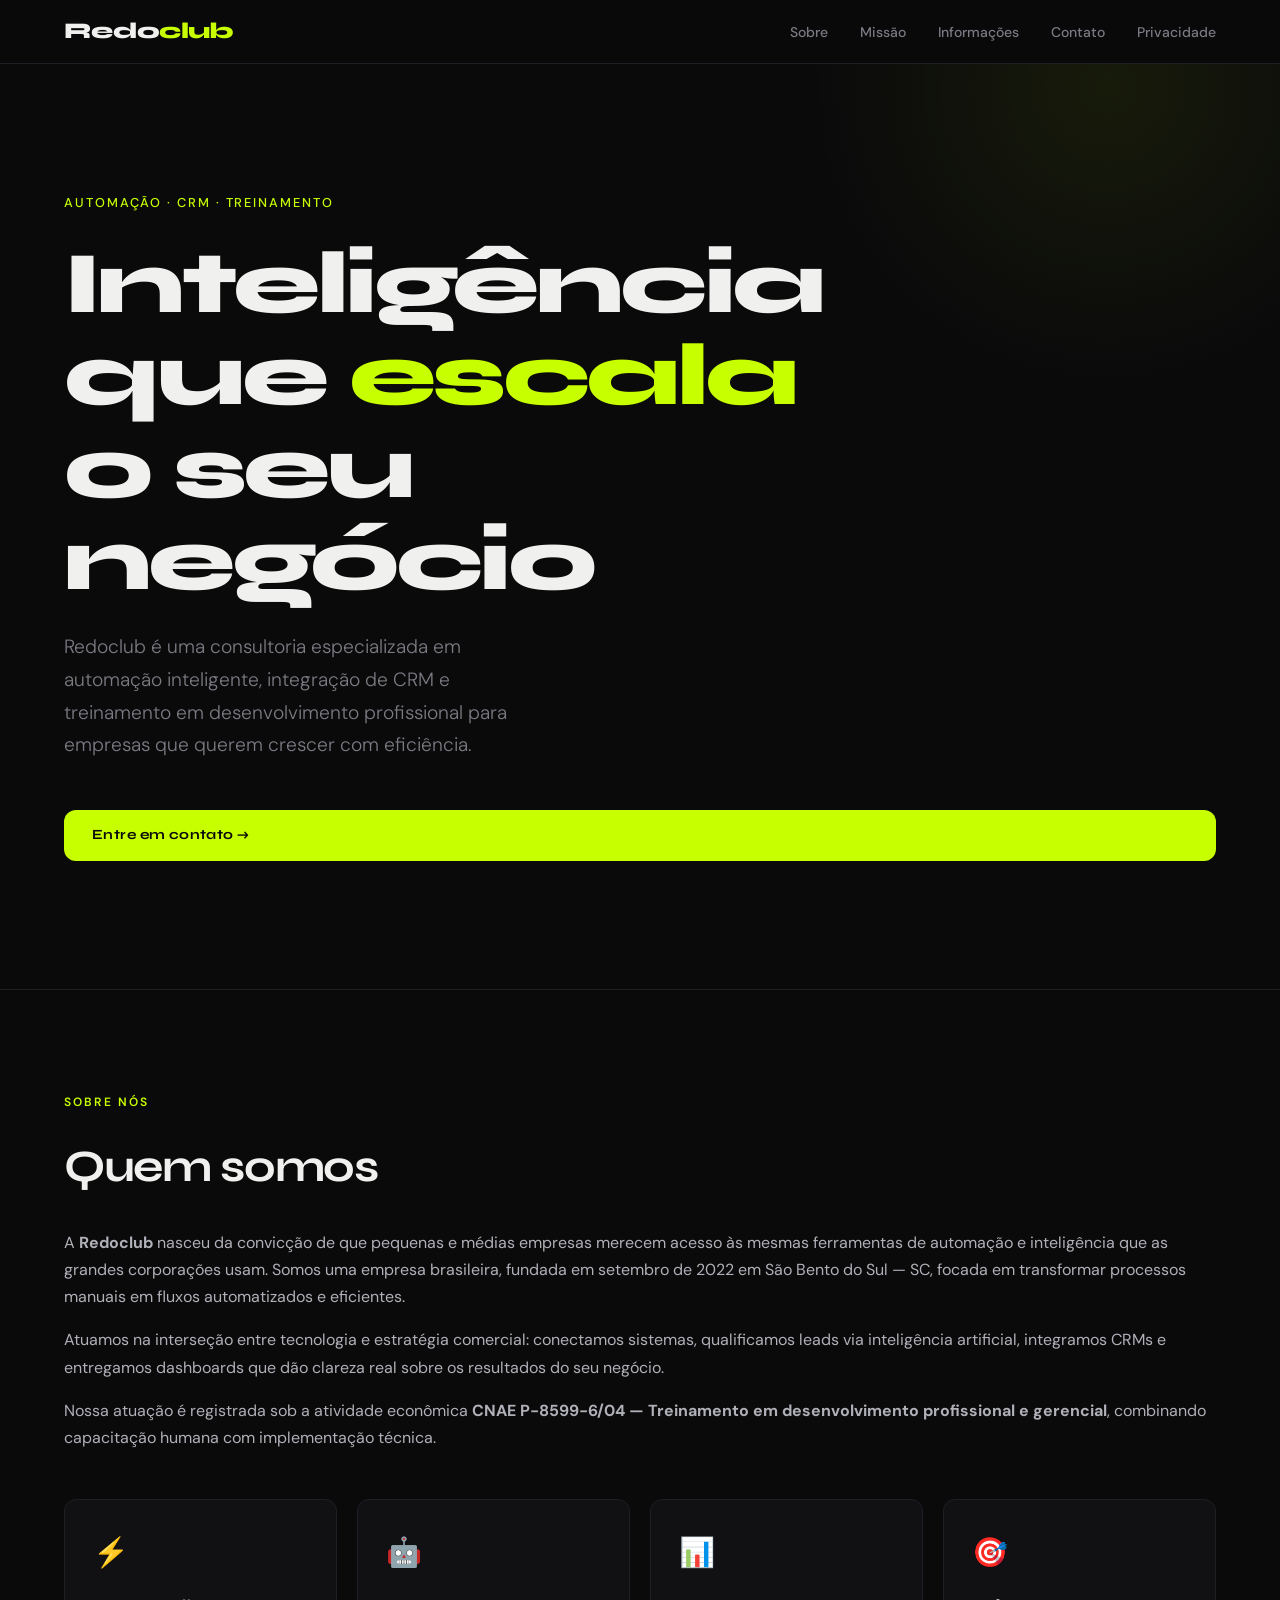
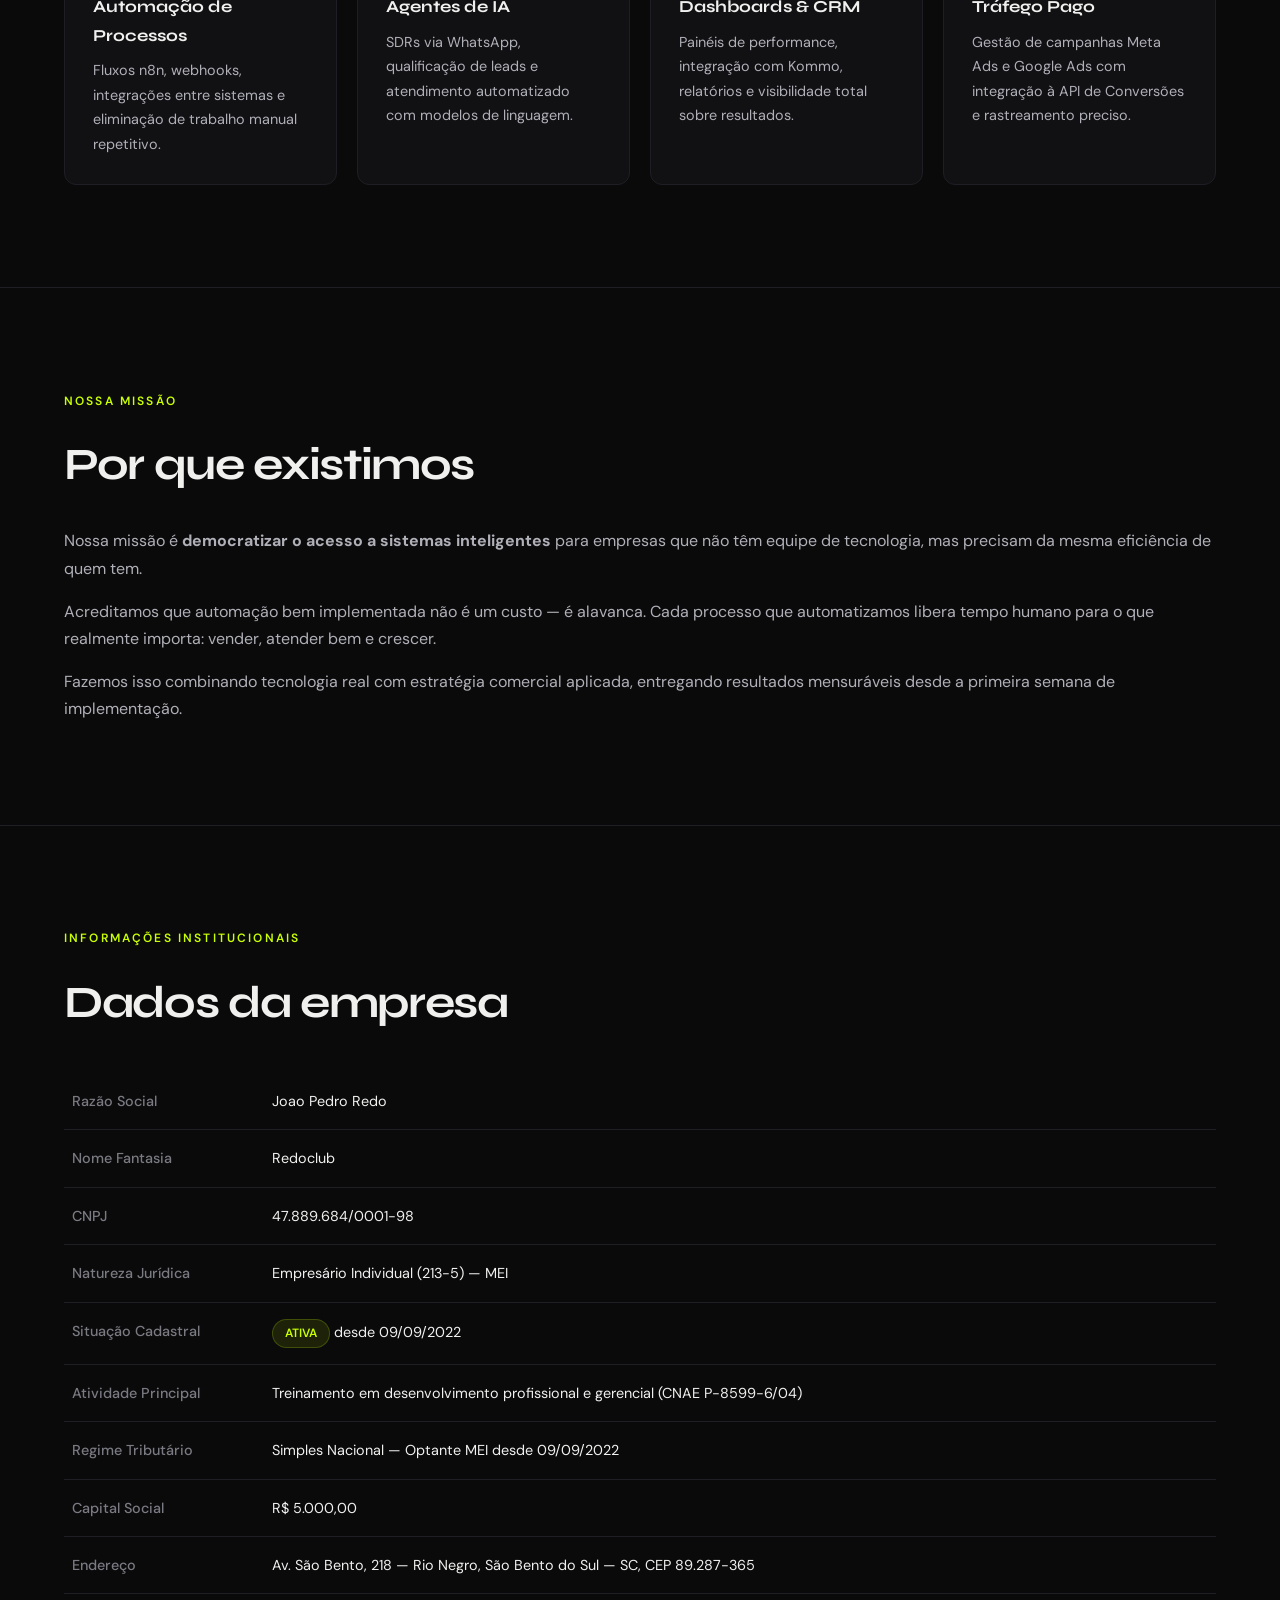
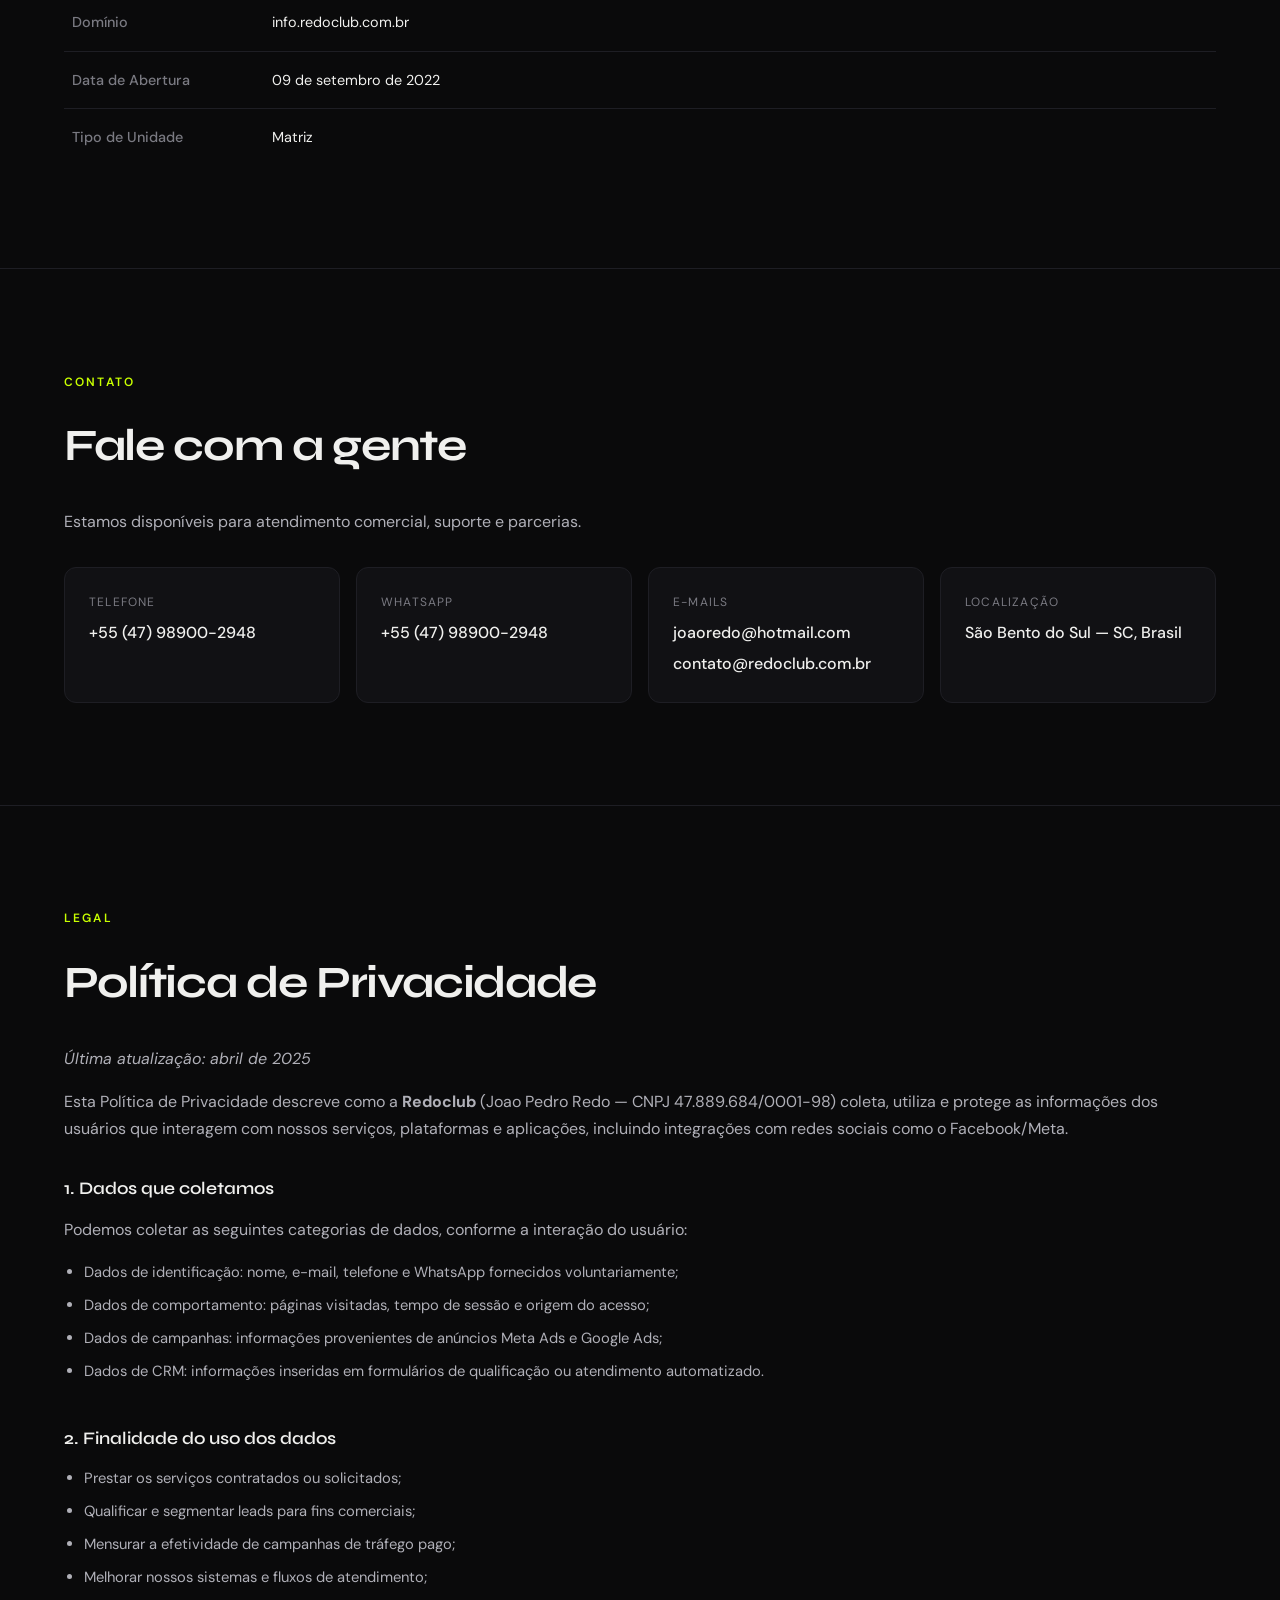
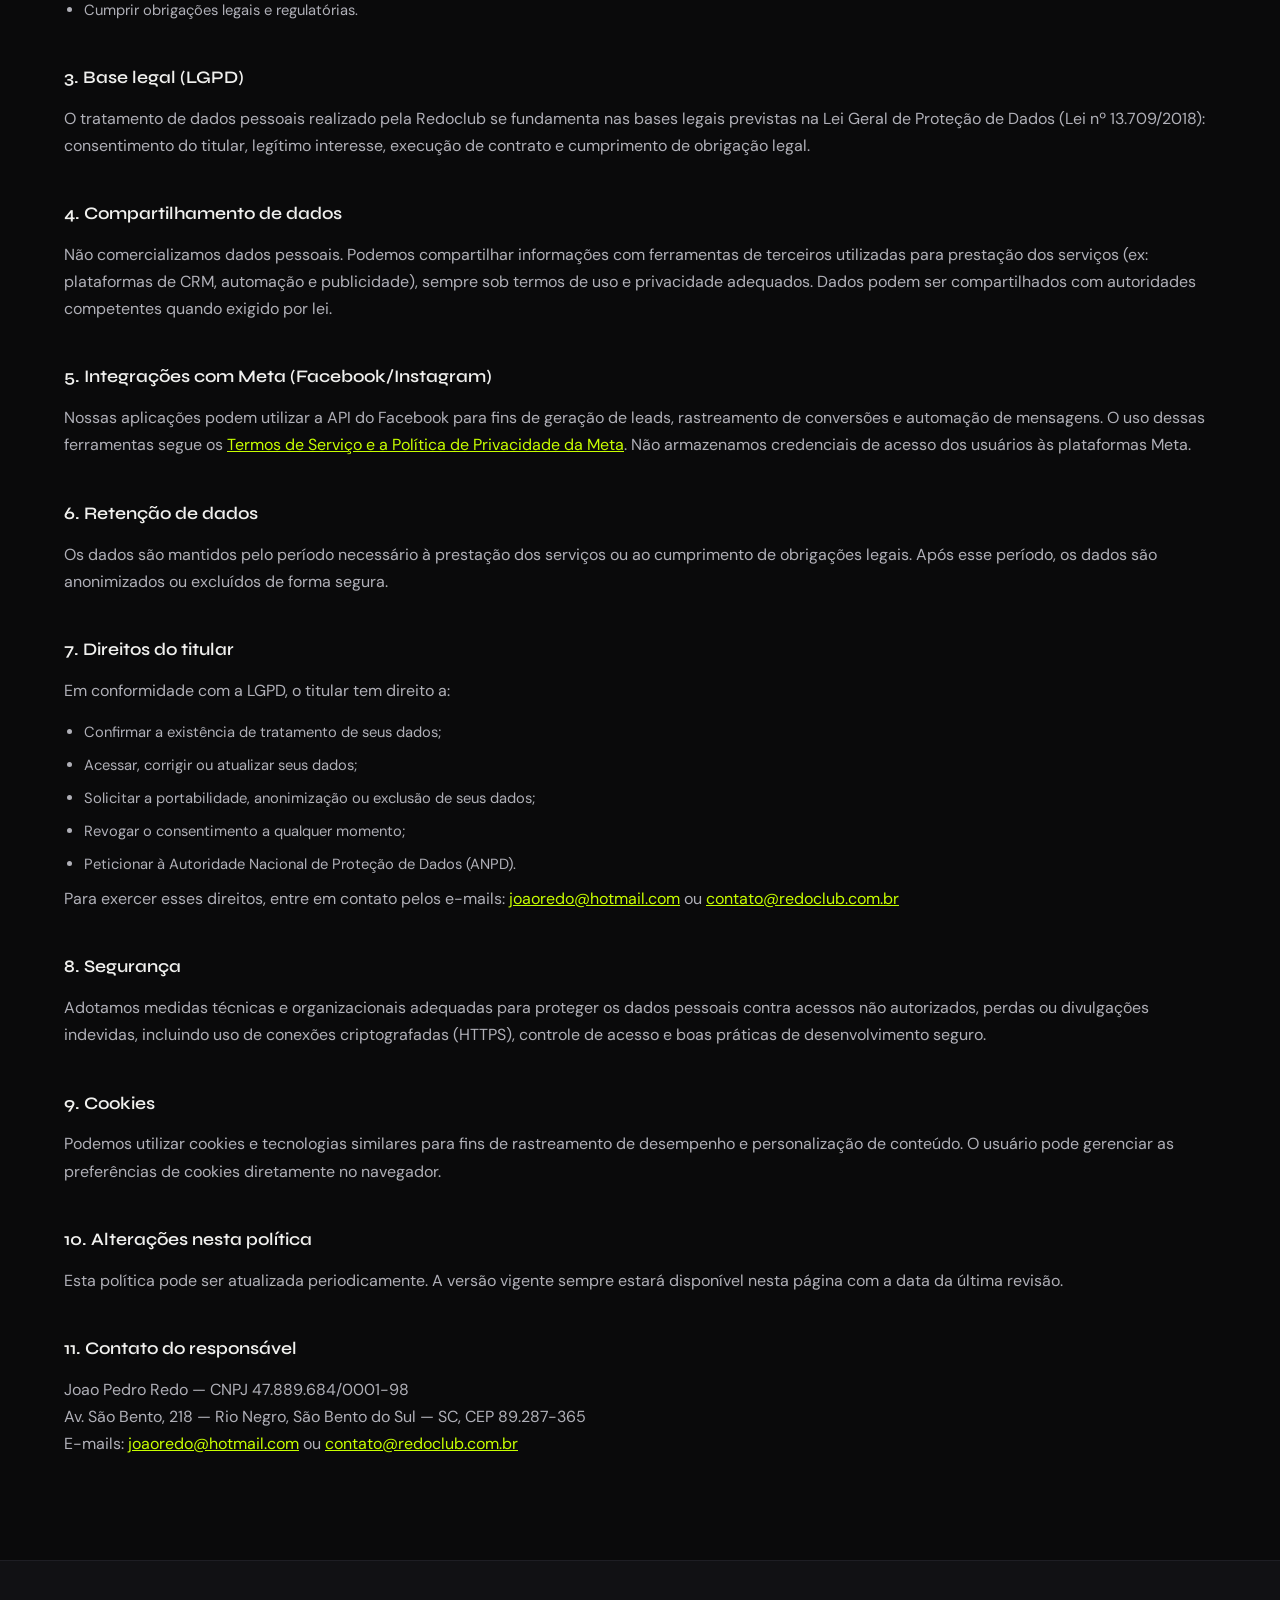
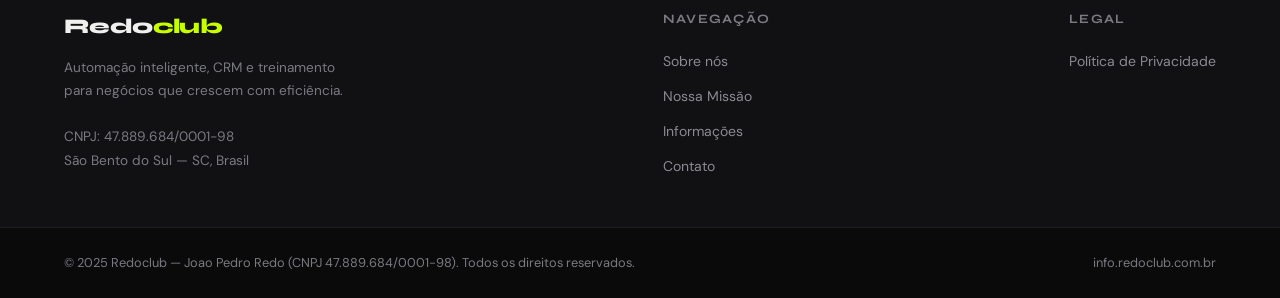
==== commit b0f810d5: "Update index.html" ====
--- a/index.html
+++ b/index.html
@@ -551,9 +551,9 @@
       <!-- Substitua pelo número real -->
     </div>
     <div class="contact-item">
-      <p class="label">E-mail</p>
-      <a href="mailto:joaoredo@hotmail.com">joaoredo@hotmail.com</a>
-      <!-- Substitua pelo e-mail real -->
+      <p class="label">E-mails</p>
+      <a href="mailto:joaoredo@hotmail.com" style="display:block; margin-bottom:0.25rem;">joaoredo@hotmail.com</a>
+      <a href="mailto:contato@redoclub.com.br" style="display:block;">contato@redoclub.com.br</a>
     </div>
     <div class="contact-item">
       <p class="label">Localização</p>
@@ -621,7 +621,7 @@
     <li>Peticionar à Autoridade Nacional de Proteção de Dados (ANPD).</li>
   </ul>
   <p>
-    Para exercer esses direitos, entre em contato pelo e-mail: <a href="mailto:joaoredo@hotmail.com" style="color:var(--accent)">joaoredo@hotmail.com</a>
+    Para exercer esses direitos, entre em contato pelos e-mails: <a href="mailto:joaoredo@hotmail.com" style="color:var(--accent)">joaoredo@hotmail.com</a> ou <a href="mailto:contato@redoclub.com.br" style="color:var(--accent)">contato@redoclub.com.br</a>
   </p>
 
   <h3>8. Segurança</h3>
@@ -643,7 +643,7 @@
   <p>
     Joao Pedro Redo — CNPJ 47.889.684/0001-98<br>
     Av. São Bento, 218 — Rio Negro, São Bento do Sul — SC, CEP 89.287-365<br>
-    E-mail: <a href="mailto:joaoredo@hotmail.com" style="color:var(--accent)">joaoredo@hotmail.com</a>
+    E-mails: <a href="mailto:joaoredo@hotmail.com" style="color:var(--accent)">joaoredo@hotmail.com</a> ou <a href="mailto:contato@redoclub.com.br" style="color:var(--accent)">contato@redoclub.com.br</a>
   </p>
 </section>
 
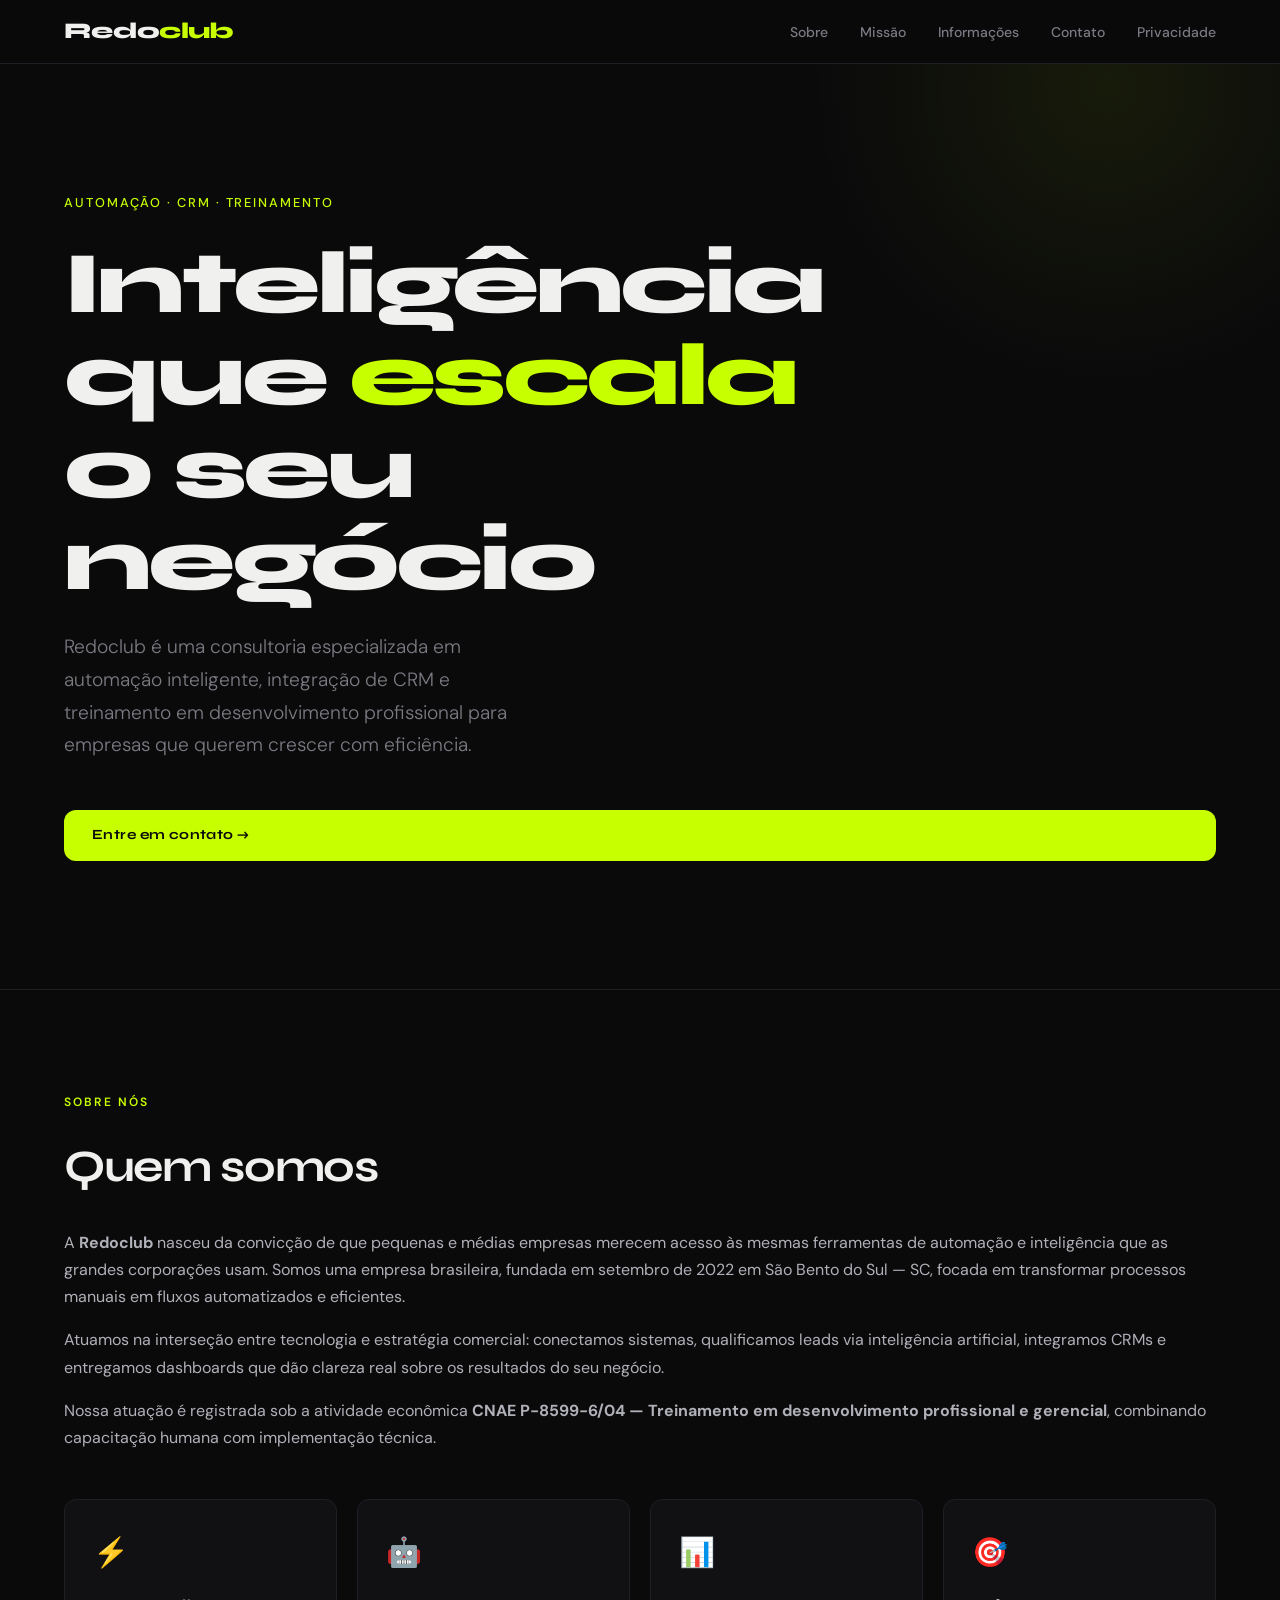
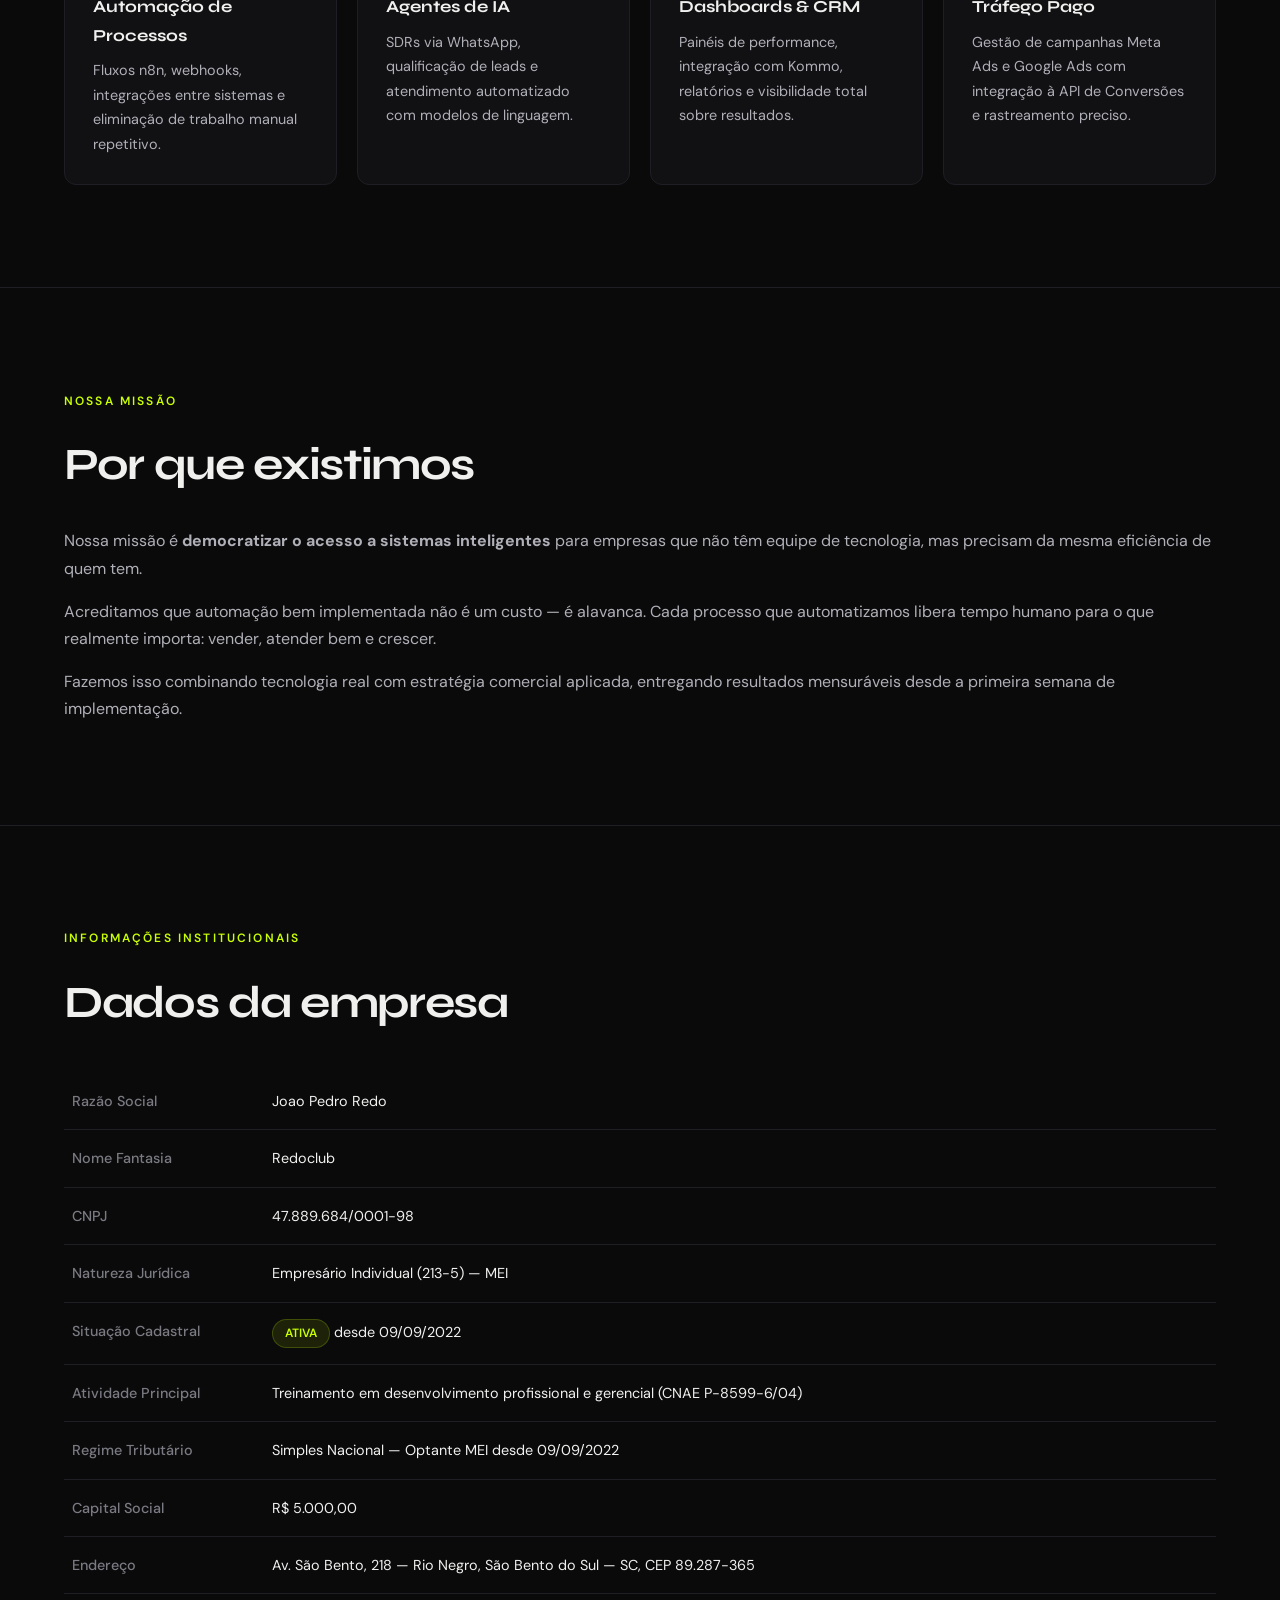
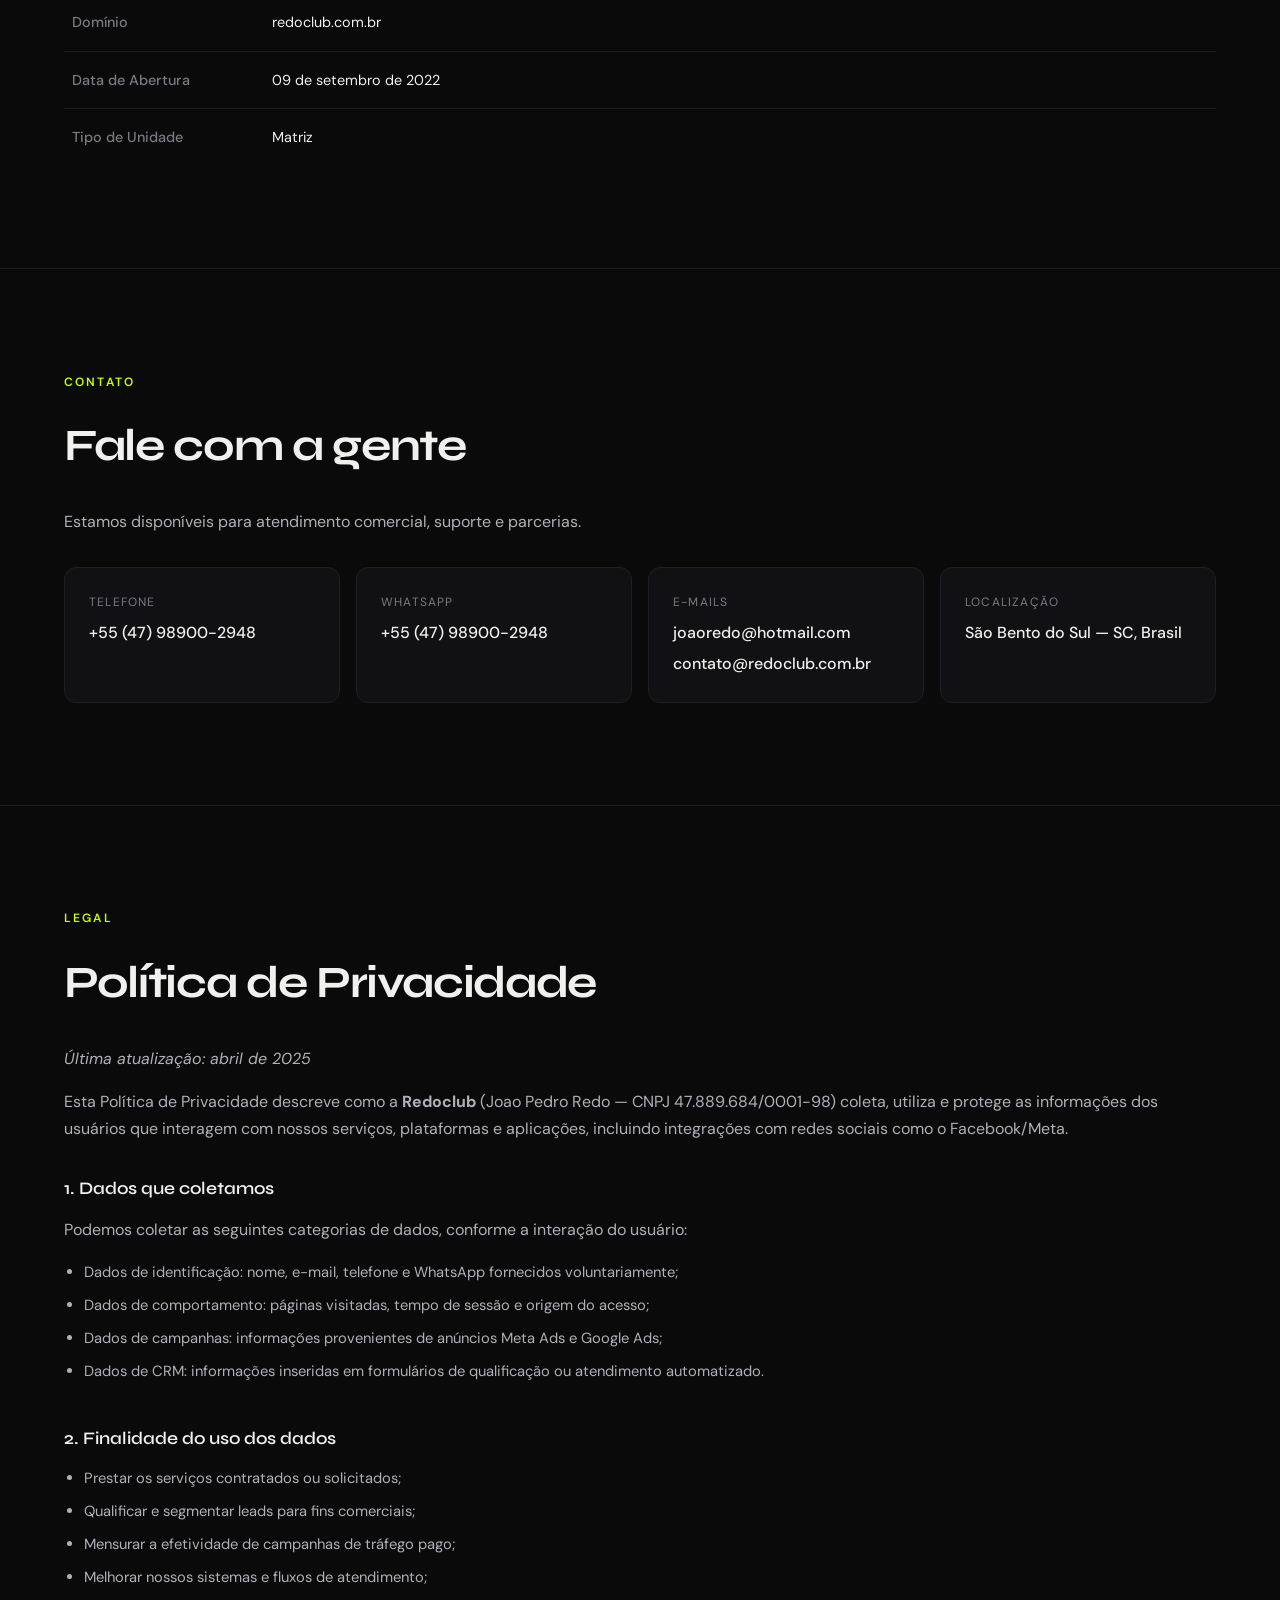
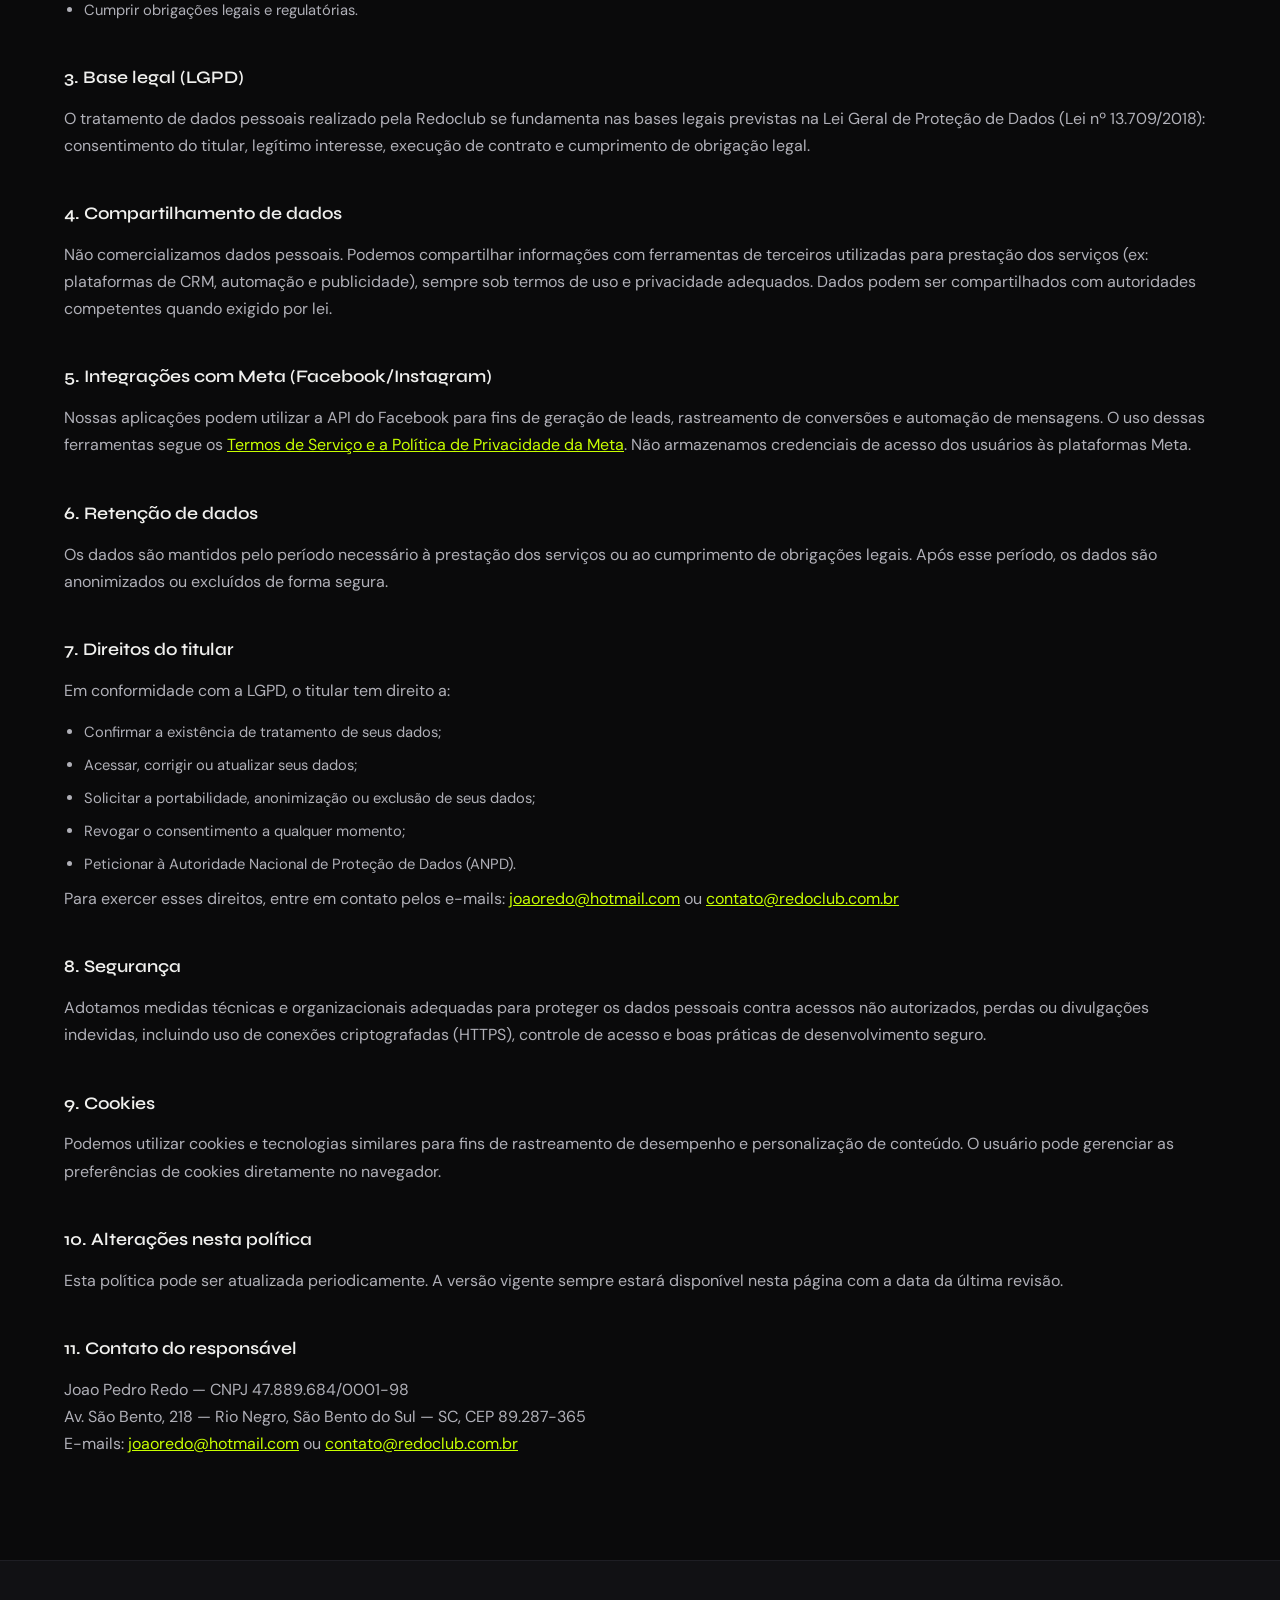
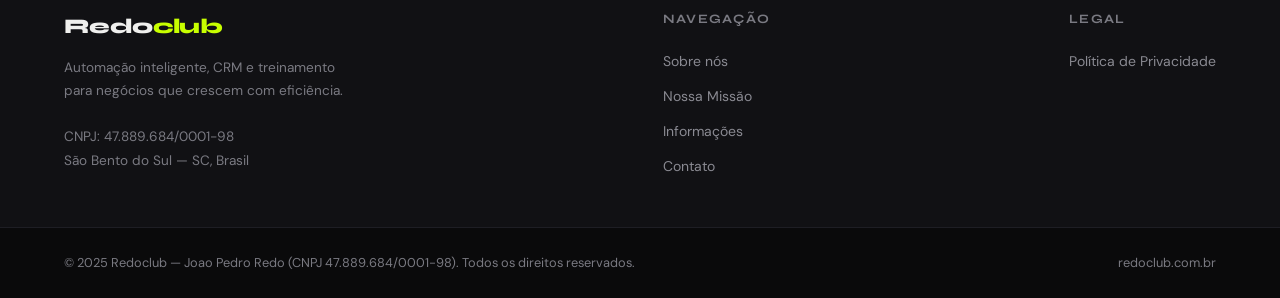
==== commit 03e60bbe: "Update index.html" ====
--- a/index.html
+++ b/index.html
@@ -5,12 +5,12 @@
   <meta name="viewport" content="width=device-width, initial-scale=1.0" />
   <title>Redoclub — Inteligência que Escala</title>
   <meta name="description" content="Redoclub — automação inteligente, CRM e treinamento para negócios que querem crescer." />
-  <link rel="canonical" href="https://info.redoclub.com.br" />
+  <link rel="canonical" href="https://redoclub.com.br" />
 
   <!-- Open Graph -->
   <meta property="og:title" content="Redoclub" />
   <meta property="og:description" content="Automação inteligente, CRM e treinamento para negócios que querem crescer." />
-  <meta property="og:url" content="https://info.redoclub.com.br" />
+  <meta property="og:url" content="https://redoclub.com.br" />
   <meta property="og:type" content="website" />
 
   <link rel="preconnect" href="https://fonts.googleapis.com" />
@@ -520,7 +520,7 @@
     </tr>
     <tr>
       <td>Domínio</td>
-      <td>info.redoclub.com.br</td>
+      <td>redoclub.com.br</td>
     </tr>
     <tr>
       <td>Data de Abertura</td>
@@ -678,7 +678,7 @@
 
 <div class="footer-bottom">
   <span>© 2025 Redoclub — Joao Pedro Redo (CNPJ 47.889.684/0001-98). Todos os direitos reservados.</span>
-  <span>info.redoclub.com.br</span>
+  <span>redoclub.com.br</span>
 </div>
 
 </body>
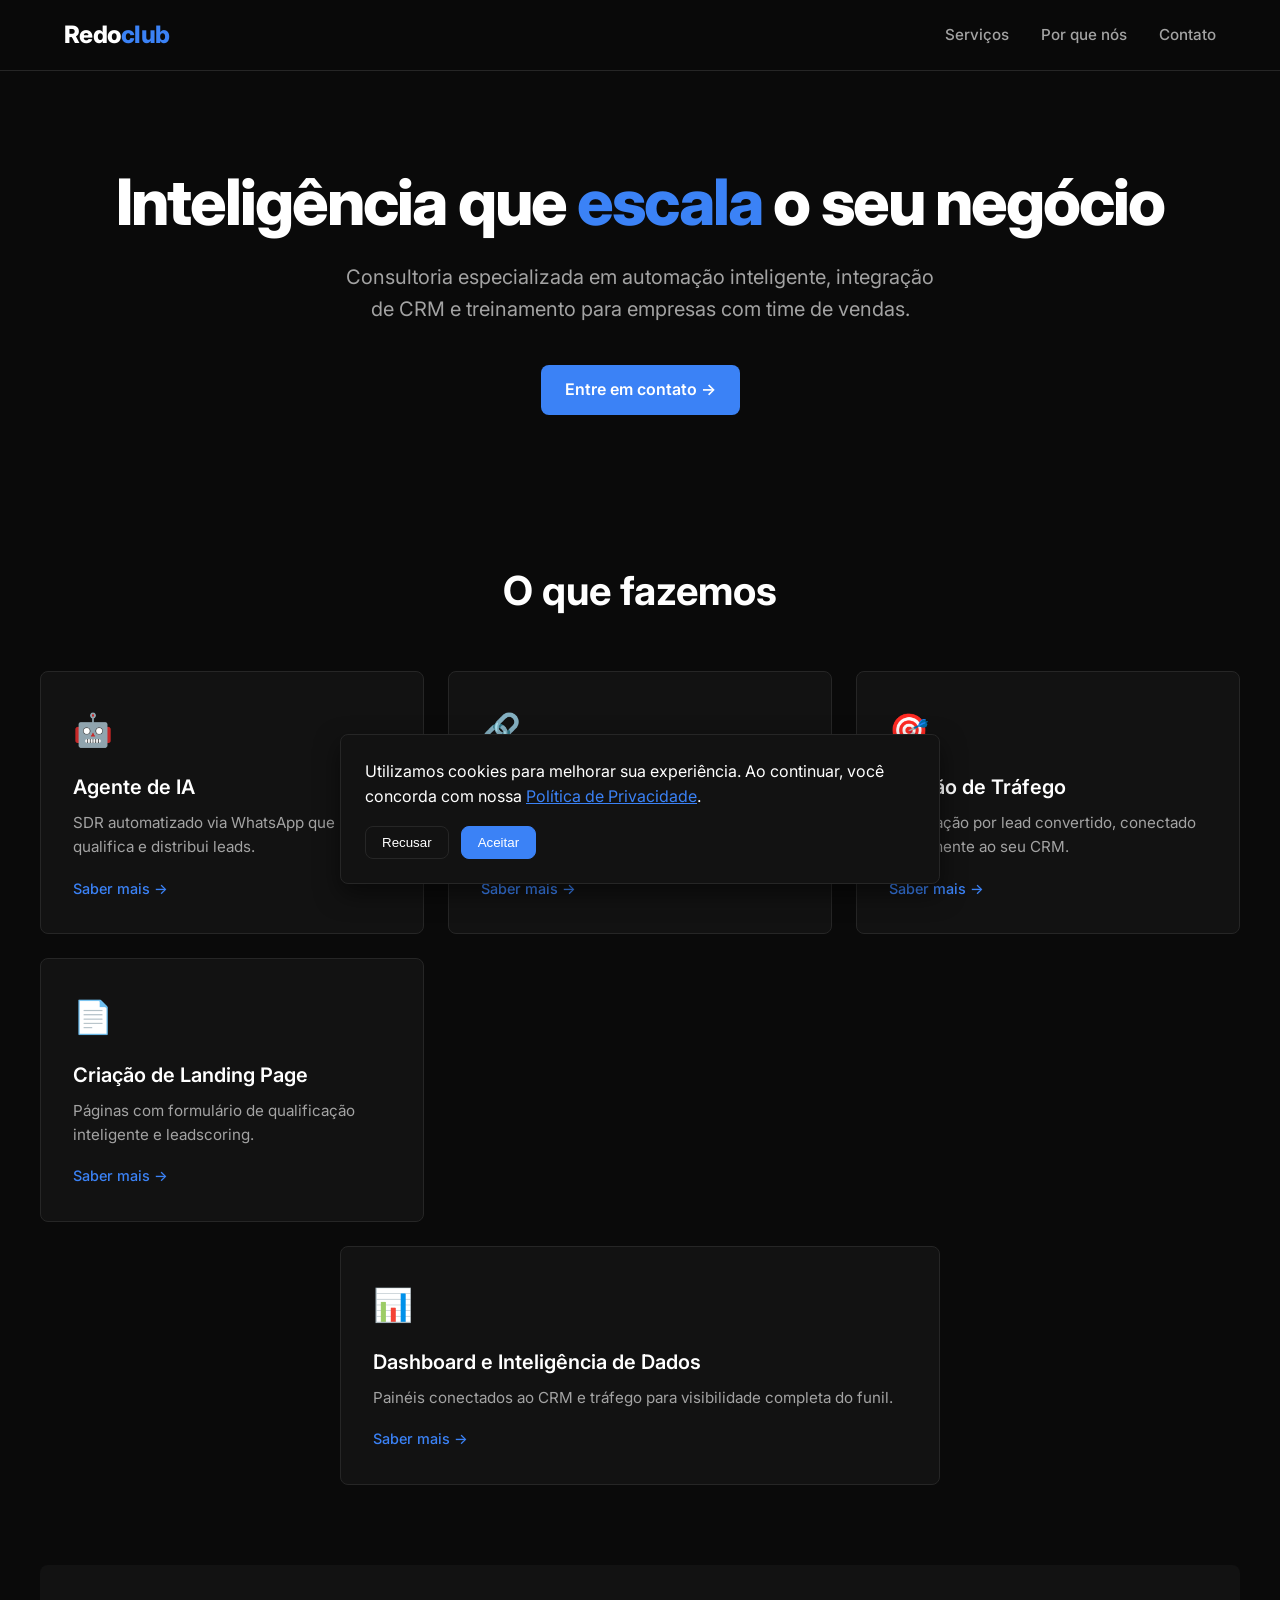
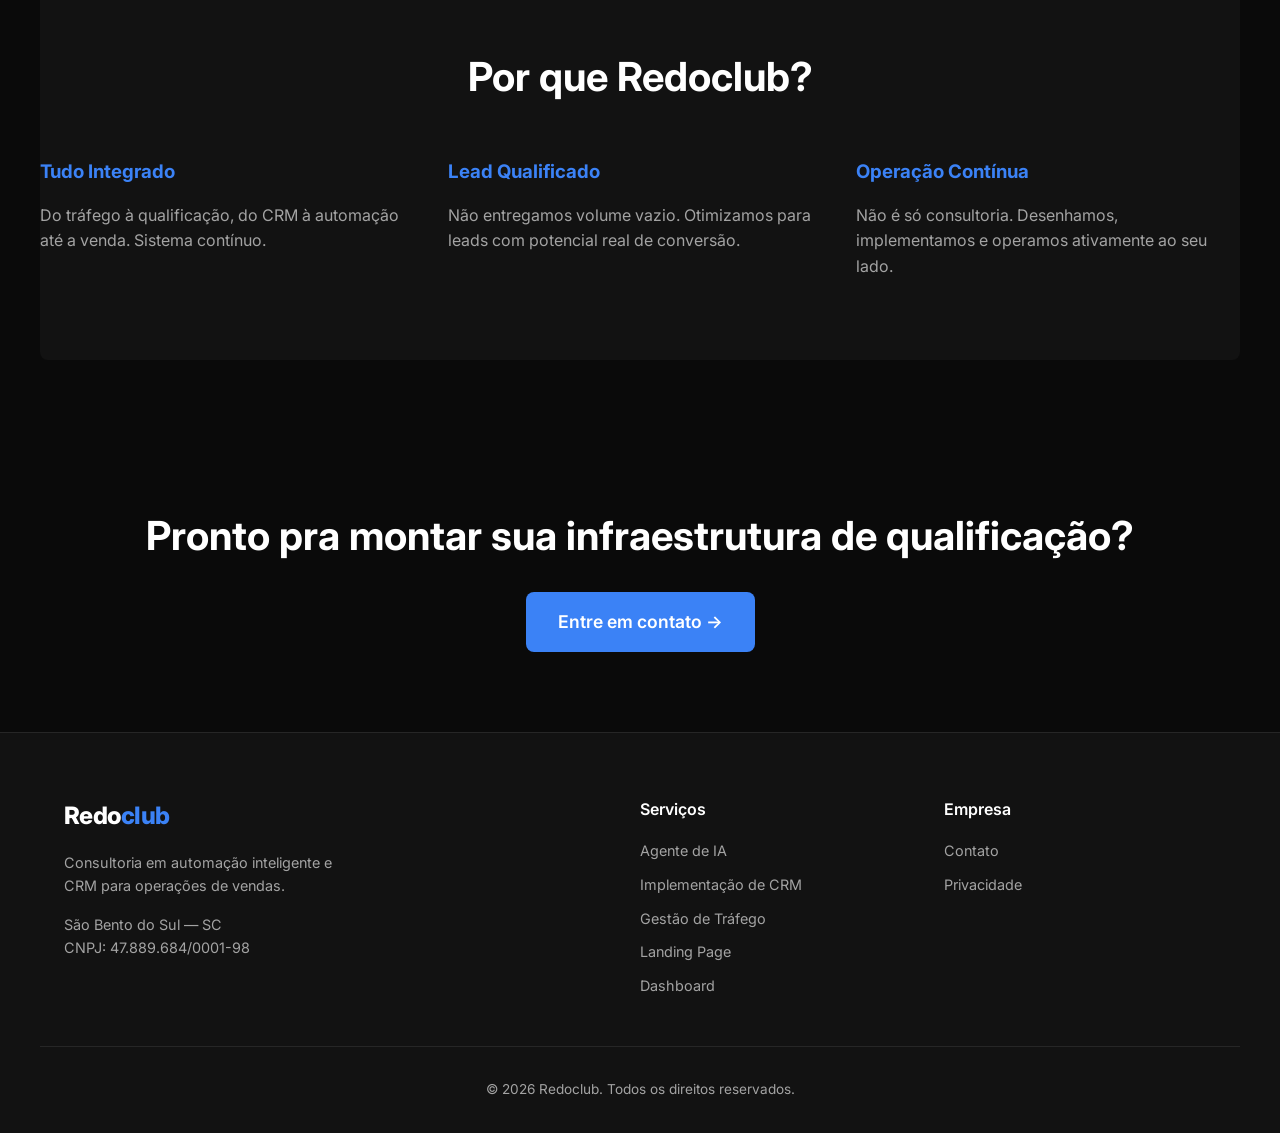
==== commit 9e828a1d: "alterações para o domínio principal" ====
--- a/index.html
+++ b/index.html
@@ -1,685 +1,135 @@
 <!DOCTYPE html>
 <html lang="pt-BR">
 <head>
-  <meta charset="UTF-8" />
-  <meta name="viewport" content="width=device-width, initial-scale=1.0" />
-  <title>Redoclub — Inteligência que Escala</title>
-  <meta name="description" content="Redoclub — automação inteligente, CRM e treinamento para negócios que querem crescer." />
-  <link rel="canonical" href="https://redoclub.com.br" />
-
-  <!-- Open Graph -->
-  <meta property="og:title" content="Redoclub" />
-  <meta property="og:description" content="Automação inteligente, CRM e treinamento para negócios que querem crescer." />
-  <meta property="og:url" content="https://redoclub.com.br" />
-  <meta property="og:type" content="website" />
-
-  <link rel="preconnect" href="https://fonts.googleapis.com" />
-  <link rel="preconnect" href="https://fonts.gstatic.com" crossorigin />
-  <link href="https://fonts.googleapis.com/css2?family=Syne:wght@400;600;700;800&family=DM+Sans:ital,wght@0,300;0,400;0,500;1,300&display=swap" rel="stylesheet" />
-
-  <style>
-    :root {
-      --bg: #0a0a0b;
-      --surface: #111114;
-      --border: #1e1e24;
-      --accent: #c8ff00;
-      --accent-dim: #9bbf00;
-      --text: #f0f0ee;
-      --muted: #7a7a82;
-      --radius: 12px;
-    }
-
-    *, *::before, *::after { box-sizing: border-box; margin: 0; padding: 0; }
-
-    html { scroll-behavior: smooth; }
-
-    body {
-      background: var(--bg);
-      color: var(--text);
-      font-family: 'DM Sans', sans-serif;
-      font-size: 16px;
-      line-height: 1.7;
-      -webkit-font-smoothing: antialiased;
-    }
-
-    /* ── NAV ── */
-    nav {
-      position: sticky;
-      top: 0;
-      z-index: 100;
-      background: rgba(10,10,11,0.85);
-      backdrop-filter: blur(16px);
-      border-bottom: 1px solid var(--border);
-      padding: 0 clamp(1.5rem, 5vw, 4rem);
-      display: flex;
-      align-items: center;
-      justify-content: space-between;
-      height: 64px;
-    }
-
-    .nav-logo {
-      font-family: 'Syne', sans-serif;
-      font-weight: 800;
-      font-size: 1.4rem;
-      color: var(--text);
-      text-decoration: none;
-      letter-spacing: -0.03em;
-    }
-
-    .nav-logo span { color: var(--accent); }
-
-    nav ul {
-      list-style: none;
-      display: flex;
-      gap: 2rem;
-    }
-
-    nav ul a {
-      color: var(--muted);
-      text-decoration: none;
-      font-size: 0.875rem;
-      font-weight: 500;
-      transition: color 0.2s;
-    }
-
-    nav ul a:hover { color: var(--text); }
-
-    /* ── HERO ── */
-    #inicio {
-      min-height: 90vh;
-      display: flex;
-      flex-direction: column;
-      justify-content: center;
-      padding: clamp(4rem, 10vw, 8rem) clamp(1.5rem, 5vw, 4rem);
-      position: relative;
-      overflow: hidden;
-    }
-
-    #inicio::before {
-      content: '';
-      position: absolute;
-      top: -30%;
-      right: -10%;
-      width: 600px;
-      height: 600px;
-      background: radial-gradient(circle, rgba(200,255,0,0.07) 0%, transparent 70%);
-      pointer-events: none;
-    }
-
-    .hero-eyebrow {
-      font-size: 0.8rem;
-      font-weight: 500;
-      letter-spacing: 0.15em;
-      text-transform: uppercase;
-      color: var(--accent);
-      margin-bottom: 1.5rem;
-    }
-
-    h1 {
-      font-family: 'Syne', sans-serif;
-      font-weight: 800;
-      font-size: clamp(2.8rem, 7vw, 5.5rem);
-      line-height: 1.05;
-      letter-spacing: -0.04em;
-      max-width: 760px;
-      margin-bottom: 1.5rem;
-    }
-
-    h1 em {
-      font-style: normal;
-      color: var(--accent);
-    }
-
-    .hero-sub {
-      font-size: clamp(1rem, 2vw, 1.2rem);
-      color: var(--muted);
-      max-width: 480px;
-      margin-bottom: 3rem;
-      font-weight: 300;
-    }
-
-    .btn-primary {
-      display: inline-flex;
-      align-items: center;
-      gap: 0.5rem;
-      background: var(--accent);
-      color: #0a0a0b;
-      font-family: 'Syne', sans-serif;
-      font-weight: 700;
-      font-size: 0.875rem;
-      letter-spacing: 0.03em;
-      padding: 0.85rem 1.75rem;
-      border-radius: var(--radius);
-      text-decoration: none;
-      transition: background 0.2s, transform 0.15s;
-    }
-
-    .btn-primary:hover {
-      background: #d4ff1a;
-      transform: translateY(-2px);
-    }
-
-    /* ── SECTIONS ── */
-    section {
-      padding: clamp(4rem, 8vw, 7rem) clamp(1.5rem, 5vw, 4rem);
-      border-top: 1px solid var(--border);
-    }
-
-    .section-label {
-      font-size: 0.75rem;
-      font-weight: 600;
-      letter-spacing: 0.18em;
-      text-transform: uppercase;
-      color: var(--accent);
-      margin-bottom: 1rem;
-    }
-
-    h2 {
-      font-family: 'Syne', sans-serif;
-      font-weight: 700;
-      font-size: clamp(1.8rem, 4vw, 2.8rem);
-      letter-spacing: -0.03em;
-      margin-bottom: 1.5rem;
-      max-width: 640px;
-    }
-
-    p { color: #b0b0b8; margin-bottom: 1rem; }
-    p:last-child { margin-bottom: 0; }
-
-    /* ── CARDS ── */
-    .card-grid {
-      display: grid;
-      grid-template-columns: repeat(auto-fit, minmax(260px, 1fr));
-      gap: 1.25rem;
-      margin-top: 3rem;
-    }
-
-    .card {
-      background: var(--surface);
-      border: 1px solid var(--border);
-      border-radius: var(--radius);
-      padding: 1.75rem;
-      transition: border-color 0.25s;
-    }
-
-    .card:hover { border-color: var(--accent); }
-
-    .card-icon {
-      font-size: 1.8rem;
-      margin-bottom: 1rem;
-    }
-
-    .card h3 {
-      font-family: 'Syne', sans-serif;
-      font-weight: 700;
-      font-size: 1.05rem;
-      margin-bottom: 0.5rem;
-      color: var(--text);
-    }
-
-    .card p { font-size: 0.9rem; }
-
-    /* ── INFO TABLE ── */
-    .info-table {
-      width: 100%;
-      border-collapse: collapse;
-      margin-top: 2rem;
-      font-size: 0.9rem;
-    }
-
-    .info-table tr {
-      border-bottom: 1px solid var(--border);
-    }
-
-    .info-table tr:last-child { border-bottom: none; }
-
-    .info-table td {
-      padding: 1rem 0.5rem;
-      vertical-align: top;
-    }
-
-    .info-table td:first-child {
-      color: var(--muted);
-      font-weight: 500;
-      white-space: nowrap;
-      width: 200px;
-      padding-right: 2rem;
-    }
-
-    .info-table td:last-child {
-      color: var(--text);
-    }
-
-    /* ── CONTATO ── */
-    .contact-grid {
-      display: grid;
-      grid-template-columns: repeat(auto-fit, minmax(200px, 1fr));
-      gap: 1rem;
-      margin-top: 2rem;
-    }
-
-    .contact-item {
-      background: var(--surface);
-      border: 1px solid var(--border);
-      border-radius: var(--radius);
-      padding: 1.5rem;
-    }
-
-    .contact-item .label {
-      font-size: 0.75rem;
-      color: var(--muted);
-      text-transform: uppercase;
-      letter-spacing: 0.1em;
-      margin-bottom: 0.4rem;
-    }
-
-    .contact-item a, .contact-item span {
-      color: var(--text);
-      text-decoration: none;
-      font-weight: 500;
-      word-break: break-all;
-    }
-
-    .contact-item a:hover { color: var(--accent); }
-
-    /* ── PRIVACY ── */
-    #privacidade h3 {
-      font-family: 'Syne', sans-serif;
-      font-weight: 600;
-      font-size: 1.1rem;
-      color: var(--text);
-      margin: 2.5rem 0 0.75rem;
-    }
-
-    #privacidade h3:first-of-type { margin-top: 2rem; }
-
-    #privacidade ul {
-      padding-left: 1.25rem;
-      color: #b0b0b8;
-      font-size: 0.92rem;
-    }
-
-    #privacidade ul li { margin-bottom: 0.5rem; }
-
-    /* ── FOOTER ── */
-    footer {
-      border-top: 1px solid var(--border);
-      background: var(--surface);
-      padding: 3rem clamp(1.5rem, 5vw, 4rem);
-      display: flex;
-      flex-wrap: wrap;
-      gap: 2rem;
-      align-items: flex-start;
-      justify-content: space-between;
-    }
-
-    .footer-brand {
-      max-width: 300px;
-    }
-
-    .footer-logo {
-      font-family: 'Syne', sans-serif;
-      font-weight: 800;
-      font-size: 1.3rem;
-      letter-spacing: -0.03em;
-      margin-bottom: 0.75rem;
-    }
-
-    .footer-logo span { color: var(--accent); }
-
-    .footer-desc {
-      font-size: 0.85rem;
-      color: var(--muted);
-    }
-
-    .footer-links h4 {
-      font-family: 'Syne', sans-serif;
-      font-size: 0.8rem;
-      font-weight: 700;
-      letter-spacing: 0.1em;
-      text-transform: uppercase;
-      color: var(--muted);
-      margin-bottom: 1rem;
-    }
-
-    .footer-links ul {
-      list-style: none;
-      display: flex;
-      flex-direction: column;
-      gap: 0.5rem;
-    }
-
-    .footer-links ul a {
-      color: #8a8a92;
-      text-decoration: none;
-      font-size: 0.875rem;
-      transition: color 0.2s;
-    }
-
-    .footer-links ul a:hover { color: var(--text); }
-
-    .footer-bottom {
-      border-top: 1px solid var(--border);
-      padding: 1.5rem clamp(1.5rem, 5vw, 4rem);
-      display: flex;
-      flex-wrap: wrap;
-      gap: 1rem;
-      justify-content: space-between;
-      align-items: center;
-      font-size: 0.8rem;
-      color: var(--muted);
-    }
-
-    .badge {
-      display: inline-block;
-      background: rgba(200,255,0,0.1);
-      color: var(--accent);
-      border: 1px solid rgba(200,255,0,0.2);
-      border-radius: 999px;
-      padding: 0.2rem 0.75rem;
-      font-size: 0.75rem;
-      font-weight: 600;
-    }
-
-    /* ── MOBILE ── */
-    @media (max-width: 640px) {
-      nav ul { display: none; }
-      .info-table td:first-child { width: auto; padding-right: 1rem; font-size: 0.8rem; }
-    }
-
-    /* ── ANIMATIONS ── */
-    @keyframes fadeUp {
-      from { opacity: 0; transform: translateY(24px); }
-      to   { opacity: 1; transform: translateY(0); }
-    }
-
-    .hero-eyebrow { animation: fadeUp 0.6s ease both; }
-    h1             { animation: fadeUp 0.6s 0.1s ease both; }
-    .hero-sub      { animation: fadeUp 0.6s 0.2s ease both; }
-    .btn-primary   { animation: fadeUp 0.6s 0.3s ease both; }
-  </style>
+  <meta charset="UTF-8">
+  <meta name="viewport" content="width=device-width, initial-scale=1.0">
+  <title>Redoclub — Inteligência que escala o seu negócio</title>
+  <meta name="description" content="Consultoria em automação inteligente, integração de CRM e treinamento para empresas com time de vendas.">
+  <link rel="stylesheet" href="/styles.css">
 </head>
 <body>
 
-<!-- NAV -->
-<nav>
-  <a class="nav-logo" href="#inicio">Redo<span>club</span></a>
-  <ul>
-    <li><a href="#sobre">Sobre</a></li>
-    <li><a href="#missao">Missão</a></li>
-    <li><a href="#informacoes">Informações</a></li>
-    <li><a href="#contato">Contato</a></li>
-    <li><a href="#privacidade">Privacidade</a></li>
-  </ul>
-</nav>
+  <nav>
+    <div class="container nav-container">
+      <a href="/" class="nav-logo">Redo<span>club</span></a>
+      <button class="mobile-menu-btn">☰</button>
+      <ul class="nav-links">
+        <li><a href="/#servicos">Serviços</a></li>
+        <li><a href="/#diferenciais">Por que nós</a></li>
+        <li><a href="/contato/">Contato</a></li>
+      </ul>
+    </div>
+  </nav>
 
-<!-- HERO -->
-<section id="inicio" style="border-top:none;">
-  <p class="hero-eyebrow">Automação · CRM · Treinamento</p>
-  <h1>Inteligência que <em>escala</em> o seu negócio</h1>
-  <p class="hero-sub">
-    Redoclub é uma consultoria especializada em automação inteligente, integração de CRM e treinamento em desenvolvimento profissional para empresas que querem crescer com eficiência.
-  </p>
-  <a class="btn-primary" href="#contato">Entre em contato →</a>
-</section>
+  <main>
+    <!-- HERO -->
+    <section class="hero container section-padding">
+      <h1>Inteligência que <span class="text-accent">escala</span> o seu negócio</h1>
+      <p>Consultoria especializada em automação inteligente, integração de CRM e treinamento para empresas com time de vendas.</p>
+      <a href="/contato/" class="btn-primary">Entre em contato →</a>
+    </section>
 
-<!-- SOBRE -->
-<section id="sobre">
-  <p class="section-label">Sobre nós</p>
-  <h2>Quem somos</h2>
-  <p>
-    A <strong>Redoclub</strong> nasceu da convicção de que pequenas e médias empresas merecem acesso às mesmas ferramentas de automação e inteligência que as grandes corporações usam. Somos uma empresa brasileira, fundada em setembro de 2022 em São Bento do Sul — SC, focada em transformar processos manuais em fluxos automatizados e eficientes.
-  </p>
-  <p>
-    Atuamos na interseção entre tecnologia e estratégia comercial: conectamos sistemas, qualificamos leads via inteligência artificial, integramos CRMs e entregamos dashboards que dão clareza real sobre os resultados do seu negócio.
-  </p>
-  <p>
-    Nossa atuação é registrada sob a atividade econômica <strong>CNAE P-8599-6/04 — Treinamento em desenvolvimento profissional e gerencial</strong>, combinando capacitação humana com implementação técnica.
-  </p>
+    <!-- O QUE FAZEMOS -->
+    <section id="servicos" class="container section-padding">
+      <h2 style="font-size: 2.5rem; margin-bottom: 3rem; text-align: center;">O que fazemos</h2>
+      <div class="grid-2x2">
+        <div class="card">
+          <div class="card-icon">🤖</div>
+          <h3>Agente de IA</h3>
+          <p>SDR automatizado via WhatsApp que qualifica e distribui leads.</p>
+          <a href="/servicos/agente-de-ia/" class="card-link">Saber mais →</a>
+        </div>
+        <div class="card">
+          <div class="card-icon">🔗</div>
+          <h3>Implementação de CRM</h3>
+          <p>Fluxos, etapas e automações conectadas ao seu processo comercial.</p>
+          <a href="/servicos/implementacao-de-crm/" class="card-link">Saber mais →</a>
+        </div>
+        <div class="card">
+          <div class="card-icon">🎯</div>
+          <h3>Gestão de Tráfego</h3>
+          <p>Otimização por lead convertido, conectado diretamente ao seu CRM.</p>
+          <a href="/servicos/gestao-de-trafego/" class="card-link">Saber mais →</a>
+        </div>
+        <div class="card">
+          <div class="card-icon">📄</div>
+          <h3>Criação de Landing Page</h3>
+          <p>Páginas com formulário de qualificação inteligente e leadscoring.</p>
+          <a href="/servicos/landing-page/" class="card-link">Saber mais →</a>
+        </div>
+        <div class="card" style="grid-column: 1 / -1; max-width: 600px; margin: 0 auto; width: 100%;">
+          <div class="card-icon">📊</div>
+          <h3>Dashboard e Inteligência de Dados</h3>
+          <p>Painéis conectados ao CRM e tráfego para visibilidade completa do funil.</p>
+          <a href="/servicos/dashboard-dados/" class="card-link">Saber mais →</a>
+        </div>
+      </div>
+    </section>
 
-  <div class="card-grid">
-    <div class="card">
-      <div class="card-icon">⚡</div>
-      <h3>Automação de Processos</h3>
-      <p>Fluxos n8n, webhooks, integrações entre sistemas e eliminação de trabalho manual repetitivo.</p>
+    <!-- POR QUE REDOCLUB -->
+    <section id="diferenciais" class="container section-padding" style="background: var(--surface); border-radius: var(--radius); margin-bottom: 4rem;">
+      <h2 style="font-size: 2.5rem; margin-bottom: 3rem; text-align: center;">Por que Redoclub?</h2>
+      <div class="grid-2x2" style="grid-template-columns: repeat(auto-fit, minmax(250px, 1fr));">
+        <div>
+          <h3 style="color: var(--accent); margin-bottom: 1rem;">Tudo Integrado</h3>
+          <p style="color: var(--muted);">Do tráfego à qualificação, do CRM à automação até a venda. Sistema contínuo.</p>
+        </div>
+        <div>
+          <h3 style="color: var(--accent); margin-bottom: 1rem;">Lead Qualificado</h3>
+          <p style="color: var(--muted);">Não entregamos volume vazio. Otimizamos para leads com potencial real de conversão.</p>
+        </div>
+        <div>
+          <h3 style="color: var(--accent); margin-bottom: 1rem;">Operação Contínua</h3>
+          <p style="color: var(--muted);">Não é só consultoria. Desenhamos, implementamos e operamos ativamente ao seu lado.</p>
+        </div>
+      </div>
+    </section>
+
+    <!-- CTA FINAL -->
+    <section class="container section-padding" style="text-align: center;">
+      <h2 style="font-size: 2.5rem; margin-bottom: 1.5rem;">Pronto pra montar sua infraestrutura de qualificação?</h2>
+      <a href="/contato/" class="btn-primary" style="font-size: 1.1rem; padding: 1rem 2rem;">Entre em contato →</a>
+    </section>
+  </main>
+
+  <footer>
+    <div class="container footer-grid">
+      <div>
+        <h3 style="font-weight: 800; font-size: 1.5rem; letter-spacing: -0.03em;">Redo<span class="text-accent">club</span></h3>
+        <p class="footer-desc">Consultoria em automação inteligente e CRM para operações de vendas.</p>
+        <p class="footer-desc">São Bento do Sul — SC<br>CNPJ: 47.889.684/0001-98</p>
+      </div>
+      <div class="footer-links">
+        <h4>Serviços</h4>
+        <ul>
+          <li><a href="/servicos/agente-de-ia/">Agente de IA</a></li>
+          <li><a href="/servicos/implementacao-de-crm/">Implementação de CRM</a></li>
+          <li><a href="/servicos/gestao-de-trafego/">Gestão de Tráfego</a></li>
+          <li><a href="/servicos/landing-page/">Landing Page</a></li>
+          <li><a href="/servicos/dashboard-dados/">Dashboard</a></li>
+        </ul>
+      </div>
+      <div class="footer-links">
+        <h4>Empresa</h4>
+        <ul>
+          <li><a href="/contato/">Contato</a></li>
+          <li><a href="/privacidade/">Privacidade</a></li>
+        </ul>
+      </div>
     </div>
-    <div class="card">
-      <div class="card-icon">🤖</div>
-      <h3>Agentes de IA</h3>
-      <p>SDRs via WhatsApp, qualificação de leads e atendimento automatizado com modelos de linguagem.</p>
+    <div class="footer-bottom container">
+      <p>&copy; 2026 Redoclub. Todos os direitos reservados.</p>
     </div>
-    <div class="card">
-      <div class="card-icon">📊</div>
-      <h3>Dashboards & CRM</h3>
-      <p>Painéis de performance, integração com Kommo, relatórios e visibilidade total sobre resultados.</p>
-    </div>
-    <div class="card">
-      <div class="card-icon">🎯</div>
-      <h3>Tráfego Pago</h3>
-      <p>Gestão de campanhas Meta Ads e Google Ads com integração à API de Conversões e rastreamento preciso.</p>
+  </footer>
+
+  <div id="cookie-banner" class="cookie-banner">
+    <p>Utilizamos cookies para melhorar sua experiência. Ao continuar, você concorda com nossa <a href="/privacidade/" style="color: var(--accent);">Política de Privacidade</a>.</p>
+    <div class="cookie-btns">
+      <button id="cookie-decline" class="btn-secondary">Recusar</button>
+      <button id="cookie-accept" class="btn-accept">Aceitar</button>
     </div>
   </div>
-</section>
 
-<!-- MISSÃO -->
-<section id="missao">
-  <p class="section-label">Nossa Missão</p>
-  <h2>Por que existimos</h2>
-  <p>
-    Nossa missão é <strong>democratizar o acesso a sistemas inteligentes</strong> para empresas que não têm equipe de tecnologia, mas precisam da mesma eficiência de quem tem.
-  </p>
-  <p>
-    Acreditamos que automação bem implementada não é um custo — é alavanca. Cada processo que automatizamos libera tempo humano para o que realmente importa: vender, atender bem e crescer.
-  </p>
-  <p>
-    Fazemos isso combinando tecnologia real com estratégia comercial aplicada, entregando resultados mensuráveis desde a primeira semana de implementação.
-  </p>
-</section>
-
-<!-- INFORMAÇÕES LEGAIS -->
-<section id="informacoes">
-  <p class="section-label">Informações Institucionais</p>
-  <h2>Dados da empresa</h2>
-
-  <table class="info-table">
-    <tr>
-      <td>Razão Social</td>
-      <td>Joao Pedro Redo</td>
-    </tr>
-    <tr>
-      <td>Nome Fantasia</td>
-      <td>Redoclub</td>
-    </tr>
-    <tr>
-      <td>CNPJ</td>
-      <td>47.889.684/0001-98</td>
-    </tr>
-    <tr>
-      <td>Natureza Jurídica</td>
-      <td>Empresário Individual (213-5) — MEI</td>
-    </tr>
-    <tr>
-      <td>Situação Cadastral</td>
-      <td><span class="badge">ATIVA</span> desde 09/09/2022</td>
-    </tr>
-    <tr>
-      <td>Atividade Principal</td>
-      <td>Treinamento em desenvolvimento profissional e gerencial (CNAE P-8599-6/04)</td>
-    </tr>
-    <tr>
-      <td>Regime Tributário</td>
-      <td>Simples Nacional — Optante MEI desde 09/09/2022</td>
-    </tr>
-    <tr>
-      <td>Capital Social</td>
-      <td>R$ 5.000,00</td>
-    </tr>
-    <tr>
-      <td>Endereço</td>
-      <td>Av. São Bento, 218 — Rio Negro, São Bento do Sul — SC, CEP 89.287-365</td>
-    </tr>
-    <tr>
-      <td>Domínio</td>
-      <td>redoclub.com.br</td>
-    </tr>
-    <tr>
-      <td>Data de Abertura</td>
-      <td>09 de setembro de 2022</td>
-    </tr>
-    <tr>
-      <td>Tipo de Unidade</td>
-      <td>Matriz</td>
-    </tr>
-  </table>
-</section>
-
-<!-- CONTATO -->
-<section id="contato">
-  <p class="section-label">Contato</p>
-  <h2>Fale com a gente</h2>
-  <p>Estamos disponíveis para atendimento comercial, suporte e parcerias.</p>
-
-  <div class="contact-grid">
-    <div class="contact-item">
-      <p class="label">Telefone</p>
-      <a href="tel:+5547989002948">+55 (47) 98900-2948</a>
-      <!-- Substitua pelo número real -->
-    </div>
-    <div class="contact-item">
-      <p class="label">WhatsApp</p>
-      <a href="https://wa.me/5547989002948" target="_blank" rel="noopener">+55 (47) 98900-2948</a>
-      <!-- Substitua pelo número real -->
-    </div>
-    <div class="contact-item">
-      <p class="label">E-mails</p>
-      <a href="mailto:joaoredo@hotmail.com" style="display:block; margin-bottom:0.25rem;">joaoredo@hotmail.com</a>
-      <a href="mailto:contato@redoclub.com.br" style="display:block;">contato@redoclub.com.br</a>
-    </div>
-    <div class="contact-item">
-      <p class="label">Localização</p>
-      <span>São Bento do Sul — SC, Brasil</span>
-    </div>
-  </div>
-</section>
-
-<!-- POLÍTICA DE PRIVACIDADE -->
-<section id="privacidade">
-  <p class="section-label">Legal</p>
-  <h2>Política de Privacidade</h2>
-  <p>
-    <em>Última atualização: abril de 2025</em>
-  </p>
-  <p>
-    Esta Política de Privacidade descreve como a <strong>Redoclub</strong> (Joao Pedro Redo — CNPJ 47.889.684/0001-98) coleta, utiliza e protege as informações dos usuários que interagem com nossos serviços, plataformas e aplicações, incluindo integrações com redes sociais como o Facebook/Meta.
-  </p>
-
-  <h3>1. Dados que coletamos</h3>
-  <p>Podemos coletar as seguintes categorias de dados, conforme a interação do usuário:</p>
-  <ul>
-    <li>Dados de identificação: nome, e-mail, telefone e WhatsApp fornecidos voluntariamente;</li>
-    <li>Dados de comportamento: páginas visitadas, tempo de sessão e origem do acesso;</li>
-    <li>Dados de campanhas: informações provenientes de anúncios Meta Ads e Google Ads;</li>
-    <li>Dados de CRM: informações inseridas em formulários de qualificação ou atendimento automatizado.</li>
-  </ul>
-
-  <h3>2. Finalidade do uso dos dados</h3>
-  <ul>
-    <li>Prestar os serviços contratados ou solicitados;</li>
-    <li>Qualificar e segmentar leads para fins comerciais;</li>
-    <li>Mensurar a efetividade de campanhas de tráfego pago;</li>
-    <li>Melhorar nossos sistemas e fluxos de atendimento;</li>
-    <li>Cumprir obrigações legais e regulatórias.</li>
-  </ul>
-
-  <h3>3. Base legal (LGPD)</h3>
-  <p>
-    O tratamento de dados pessoais realizado pela Redoclub se fundamenta nas bases legais previstas na Lei Geral de Proteção de Dados (Lei nº 13.709/2018): consentimento do titular, legítimo interesse, execução de contrato e cumprimento de obrigação legal.
-  </p>
-
-  <h3>4. Compartilhamento de dados</h3>
-  <p>
-    Não comercializamos dados pessoais. Podemos compartilhar informações com ferramentas de terceiros utilizadas para prestação dos serviços (ex: plataformas de CRM, automação e publicidade), sempre sob termos de uso e privacidade adequados. Dados podem ser compartilhados com autoridades competentes quando exigido por lei.
-  </p>
-
-  <h3>5. Integrações com Meta (Facebook/Instagram)</h3>
-  <p>
-    Nossas aplicações podem utilizar a API do Facebook para fins de geração de leads, rastreamento de conversões e automação de mensagens. O uso dessas ferramentas segue os <a href="https://www.facebook.com/privacy/policy/" target="_blank" rel="noopener" style="color:var(--accent)">Termos de Serviço e a Política de Privacidade da Meta</a>. Não armazenamos credenciais de acesso dos usuários às plataformas Meta.
-  </p>
-
-  <h3>6. Retenção de dados</h3>
-  <p>
-    Os dados são mantidos pelo período necessário à prestação dos serviços ou ao cumprimento de obrigações legais. Após esse período, os dados são anonimizados ou excluídos de forma segura.
-  </p>
-
-  <h3>7. Direitos do titular</h3>
-  <p>Em conformidade com a LGPD, o titular tem direito a:</p>
-  <ul>
-    <li>Confirmar a existência de tratamento de seus dados;</li>
-    <li>Acessar, corrigir ou atualizar seus dados;</li>
-    <li>Solicitar a portabilidade, anonimização ou exclusão de seus dados;</li>
-    <li>Revogar o consentimento a qualquer momento;</li>
-    <li>Peticionar à Autoridade Nacional de Proteção de Dados (ANPD).</li>
-  </ul>
-  <p>
-    Para exercer esses direitos, entre em contato pelos e-mails: <a href="mailto:joaoredo@hotmail.com" style="color:var(--accent)">joaoredo@hotmail.com</a> ou <a href="mailto:contato@redoclub.com.br" style="color:var(--accent)">contato@redoclub.com.br</a>
-  </p>
-
-  <h3>8. Segurança</h3>
-  <p>
-    Adotamos medidas técnicas e organizacionais adequadas para proteger os dados pessoais contra acessos não autorizados, perdas ou divulgações indevidas, incluindo uso de conexões criptografadas (HTTPS), controle de acesso e boas práticas de desenvolvimento seguro.
-  </p>
-
-  <h3>9. Cookies</h3>
-  <p>
-    Podemos utilizar cookies e tecnologias similares para fins de rastreamento de desempenho e personalização de conteúdo. O usuário pode gerenciar as preferências de cookies diretamente no navegador.
-  </p>
-
-  <h3>10. Alterações nesta política</h3>
-  <p>
-    Esta política pode ser atualizada periodicamente. A versão vigente sempre estará disponível nesta página com a data da última revisão.
-  </p>
-
-  <h3>11. Contato do responsável</h3>
-  <p>
-    Joao Pedro Redo — CNPJ 47.889.684/0001-98<br>
-    Av. São Bento, 218 — Rio Negro, São Bento do Sul — SC, CEP 89.287-365<br>
-    E-mails: <a href="mailto:joaoredo@hotmail.com" style="color:var(--accent)">joaoredo@hotmail.com</a> ou <a href="mailto:contato@redoclub.com.br" style="color:var(--accent)">contato@redoclub.com.br</a>
-  </p>
-</section>
-
-<!-- FOOTER -->
-<footer>
-  <div class="footer-brand">
-    <div class="footer-logo">Redo<span>club</span></div>
-    <p class="footer-desc">
-      Automação inteligente, CRM e treinamento para negócios que crescem com eficiência.<br><br>
-      CNPJ: 47.889.684/0001-98<br>
-      São Bento do Sul — SC, Brasil
-    </p>
-  </div>
-
-  <div class="footer-links">
-    <h4>Navegação</h4>
-    <ul>
-      <li><a href="#sobre">Sobre nós</a></li>
-      <li><a href="#missao">Nossa Missão</a></li>
-      <li><a href="#informacoes">Informações</a></li>
-      <li><a href="#contato">Contato</a></li>
-    </ul>
-  </div>
-
-  <div class="footer-links">
-    <h4>Legal</h4>
-    <ul>
-      <li><a href="#privacidade">Política de Privacidade</a></li>
-    </ul>
-  </div>
-</footer>
-
-<div class="footer-bottom">
-  <span>© 2025 Redoclub — Joao Pedro Redo (CNPJ 47.889.684/0001-98). Todos os direitos reservados.</span>
-  <span>redoclub.com.br</span>
-</div>
-
+  <script src="/script.js"></script>
 </body>
 </html>
--- a/styles.css
+++ b/styles.css
@@ -0,0 +1,370 @@
+@import url('https://fonts.googleapis.com/css2?family=Inter:wght@300;400;500;600;700;800&display=swap');
+
+:root {
+  --bg: #0a0a0a;
+  --surface: #121212;
+  --border: #262626;
+  --accent: #3B82F6;
+  --accent-hover: #2563EB;
+  --text: #ffffff;
+  --muted: #a3a3a3;
+  --radius: 8px;
+}
+
+*, *::before, *::after {
+  box-sizing: border-box;
+  margin: 0;
+  padding: 0;
+}
+
+html {
+  scroll-behavior: smooth;
+  font-family: 'Inter', sans-serif;
+  background: var(--bg);
+  color: var(--text);
+}
+
+body {
+  line-height: 1.6;
+  -webkit-font-smoothing: antialiased;
+  min-height: 100vh;
+  display: flex;
+  flex-direction: column;
+}
+
+main {
+  flex: 1;
+}
+
+/* ── UTILS ── */
+.container {
+  width: 100%;
+  max-width: 1200px;
+  margin: 0 auto;
+  padding: 0 1.5rem;
+}
+
+.text-accent {
+  color: var(--accent);
+}
+
+.btn-primary {
+  display: inline-flex;
+  align-items: center;
+  justify-content: center;
+  gap: 0.5rem;
+  background: var(--accent);
+  color: #fff;
+  font-weight: 600;
+  padding: 0.75rem 1.5rem;
+  border-radius: var(--radius);
+  text-decoration: none;
+  transition: background 0.2s, transform 0.2s;
+  border: none;
+  cursor: pointer;
+}
+
+.btn-primary:hover {
+  background: var(--accent-hover);
+  transform: translateY(-2px);
+}
+
+.section-padding {
+  padding: 5rem 0;
+}
+
+/* ── NAV ── */
+nav {
+  position: sticky;
+  top: 0;
+  z-index: 100;
+  background: rgba(10, 10, 10, 0.85);
+  backdrop-filter: blur(12px);
+  border-bottom: 1px solid var(--border);
+}
+
+.nav-container {
+  display: flex;
+  align-items: center;
+  justify-content: space-between;
+  height: 70px;
+}
+
+.nav-logo {
+  font-weight: 800;
+  font-size: 1.5rem;
+  color: var(--text);
+  text-decoration: none;
+  letter-spacing: -0.03em;
+}
+
+.nav-logo span {
+  color: var(--accent);
+}
+
+.nav-links {
+  display: flex;
+  gap: 2rem;
+  list-style: none;
+}
+
+.nav-links a {
+  color: var(--muted);
+  text-decoration: none;
+  font-weight: 500;
+  font-size: 0.95rem;
+  transition: color 0.2s;
+}
+
+.nav-links a:hover {
+  color: var(--text);
+}
+
+.mobile-menu-btn {
+  display: none;
+  background: none;
+  border: none;
+  color: var(--text);
+  font-size: 1.5rem;
+  cursor: pointer;
+}
+
+/* ── HERO ── */
+.hero {
+  padding: 6rem 0 4rem;
+  text-align: center;
+}
+
+.hero h1 {
+  font-size: clamp(2.5rem, 5vw, 4rem);
+  font-weight: 800;
+  line-height: 1.1;
+  margin-bottom: 1.5rem;
+  letter-spacing: -0.03em;
+}
+
+.hero p {
+  font-size: clamp(1rem, 2vw, 1.25rem);
+  color: var(--muted);
+  max-width: 600px;
+  margin: 0 auto 2.5rem;
+}
+
+/* ── GRIDS ── */
+.grid-2x2 {
+  display: grid;
+  grid-template-columns: repeat(auto-fit, minmax(300px, 1fr));
+  gap: 1.5rem;
+}
+
+.card {
+  background: var(--surface);
+  border: 1px solid var(--border);
+  border-radius: var(--radius);
+  padding: 2rem;
+  transition: border-color 0.2s;
+}
+
+.card:hover {
+  border-color: var(--accent);
+}
+
+.card-icon {
+  font-size: 2rem;
+  margin-bottom: 1rem;
+}
+
+.card h3 {
+  font-size: 1.25rem;
+  margin-bottom: 0.5rem;
+  font-weight: 600;
+}
+
+.card p {
+  color: var(--muted);
+  font-size: 0.95rem;
+  margin-bottom: 1rem;
+}
+
+.card-link {
+  color: var(--accent);
+  text-decoration: none;
+  font-weight: 500;
+  font-size: 0.9rem;
+  display: inline-flex;
+  align-items: center;
+  gap: 0.25rem;
+}
+
+.card-link:hover {
+  text-decoration: underline;
+}
+
+/* ── FOOTER ── */
+footer {
+  border-top: 1px solid var(--border);
+  padding: 4rem 0 2rem;
+  background: var(--surface);
+  margin-top: auto;
+}
+
+.footer-grid {
+  display: grid;
+  grid-template-columns: 2fr 1fr 1fr;
+  gap: 2rem;
+  margin-bottom: 3rem;
+}
+
+.footer-desc {
+  color: var(--muted);
+  font-size: 0.9rem;
+  max-width: 300px;
+  margin-top: 1rem;
+}
+
+.footer-links h4 {
+  font-size: 1rem;
+  margin-bottom: 1rem;
+  font-weight: 600;
+}
+
+.footer-links ul {
+  list-style: none;
+  display: flex;
+  flex-direction: column;
+  gap: 0.5rem;
+}
+
+.footer-links a {
+  color: var(--muted);
+  text-decoration: none;
+  font-size: 0.9rem;
+  transition: color 0.2s;
+}
+
+.footer-links a:hover {
+  color: var(--text);
+}
+
+.footer-bottom {
+  text-align: center;
+  padding-top: 2rem;
+  border-top: 1px solid var(--border);
+  color: var(--muted);
+  font-size: 0.85rem;
+}
+
+/* ── COOKIE BANNER ── */
+.cookie-banner {
+  position: fixed;
+  bottom: 1rem;
+  left: 1rem;
+  right: 1rem;
+  background: var(--surface);
+  border: 1px solid var(--border);
+  padding: 1.5rem;
+  border-radius: var(--radius);
+  z-index: 1000;
+  display: flex;
+  flex-direction: column;
+  gap: 1rem;
+  box-shadow: 0 10px 25px rgba(0,0,0,0.5);
+  transform: translateY(150%);
+  transition: transform 0.3s ease-out;
+  max-width: 600px;
+  margin: 0 auto;
+}
+
+.cookie-banner.show {
+  transform: translateY(0);
+}
+
+.cookie-btns {
+  display: flex;
+  gap: 0.75rem;
+}
+
+.btn-secondary {
+  background: transparent;
+  border: 1px solid var(--border);
+  color: var(--text);
+  padding: 0.5rem 1rem;
+  border-radius: var(--radius);
+  cursor: pointer;
+  font-weight: 500;
+  transition: background 0.2s;
+}
+
+.btn-secondary:hover {
+  background: var(--border);
+}
+
+.btn-accept {
+  background: var(--accent);
+  border: 1px solid var(--accent);
+  color: #fff;
+  padding: 0.5rem 1rem;
+  border-radius: var(--radius);
+  cursor: pointer;
+  font-weight: 500;
+  transition: background 0.2s;
+}
+
+.btn-accept:hover {
+  background: var(--accent-hover);
+}
+
+/* ── FORMS ── */
+.form-group {
+  margin-bottom: 1.5rem;
+}
+
+.form-group label {
+  display: block;
+  margin-bottom: 0.5rem;
+  font-size: 0.9rem;
+  color: var(--muted);
+}
+
+.form-group input, .form-group textarea {
+  width: 100%;
+  padding: 0.75rem 1rem;
+  background: var(--bg);
+  border: 1px solid var(--border);
+  border-radius: var(--radius);
+  color: var(--text);
+  font-family: inherit;
+  font-size: 1rem;
+}
+
+.form-group input:focus, .form-group textarea:focus {
+  outline: none;
+  border-color: var(--accent);
+}
+
+/* ── RESPONSIVE ── */
+@media (max-width: 768px) {
+  .nav-links {
+    display: none;
+    position: absolute;
+    top: 70px;
+    left: 0;
+    right: 0;
+    background: var(--surface);
+    flex-direction: column;
+    padding: 1.5rem;
+    border-bottom: 1px solid var(--border);
+  }
+  
+  .nav-links.active {
+    display: flex;
+  }
+  
+  .mobile-menu-btn {
+    display: block;
+  }
+  
+  .footer-grid {
+    grid-template-columns: 1fr;
+  }
+}
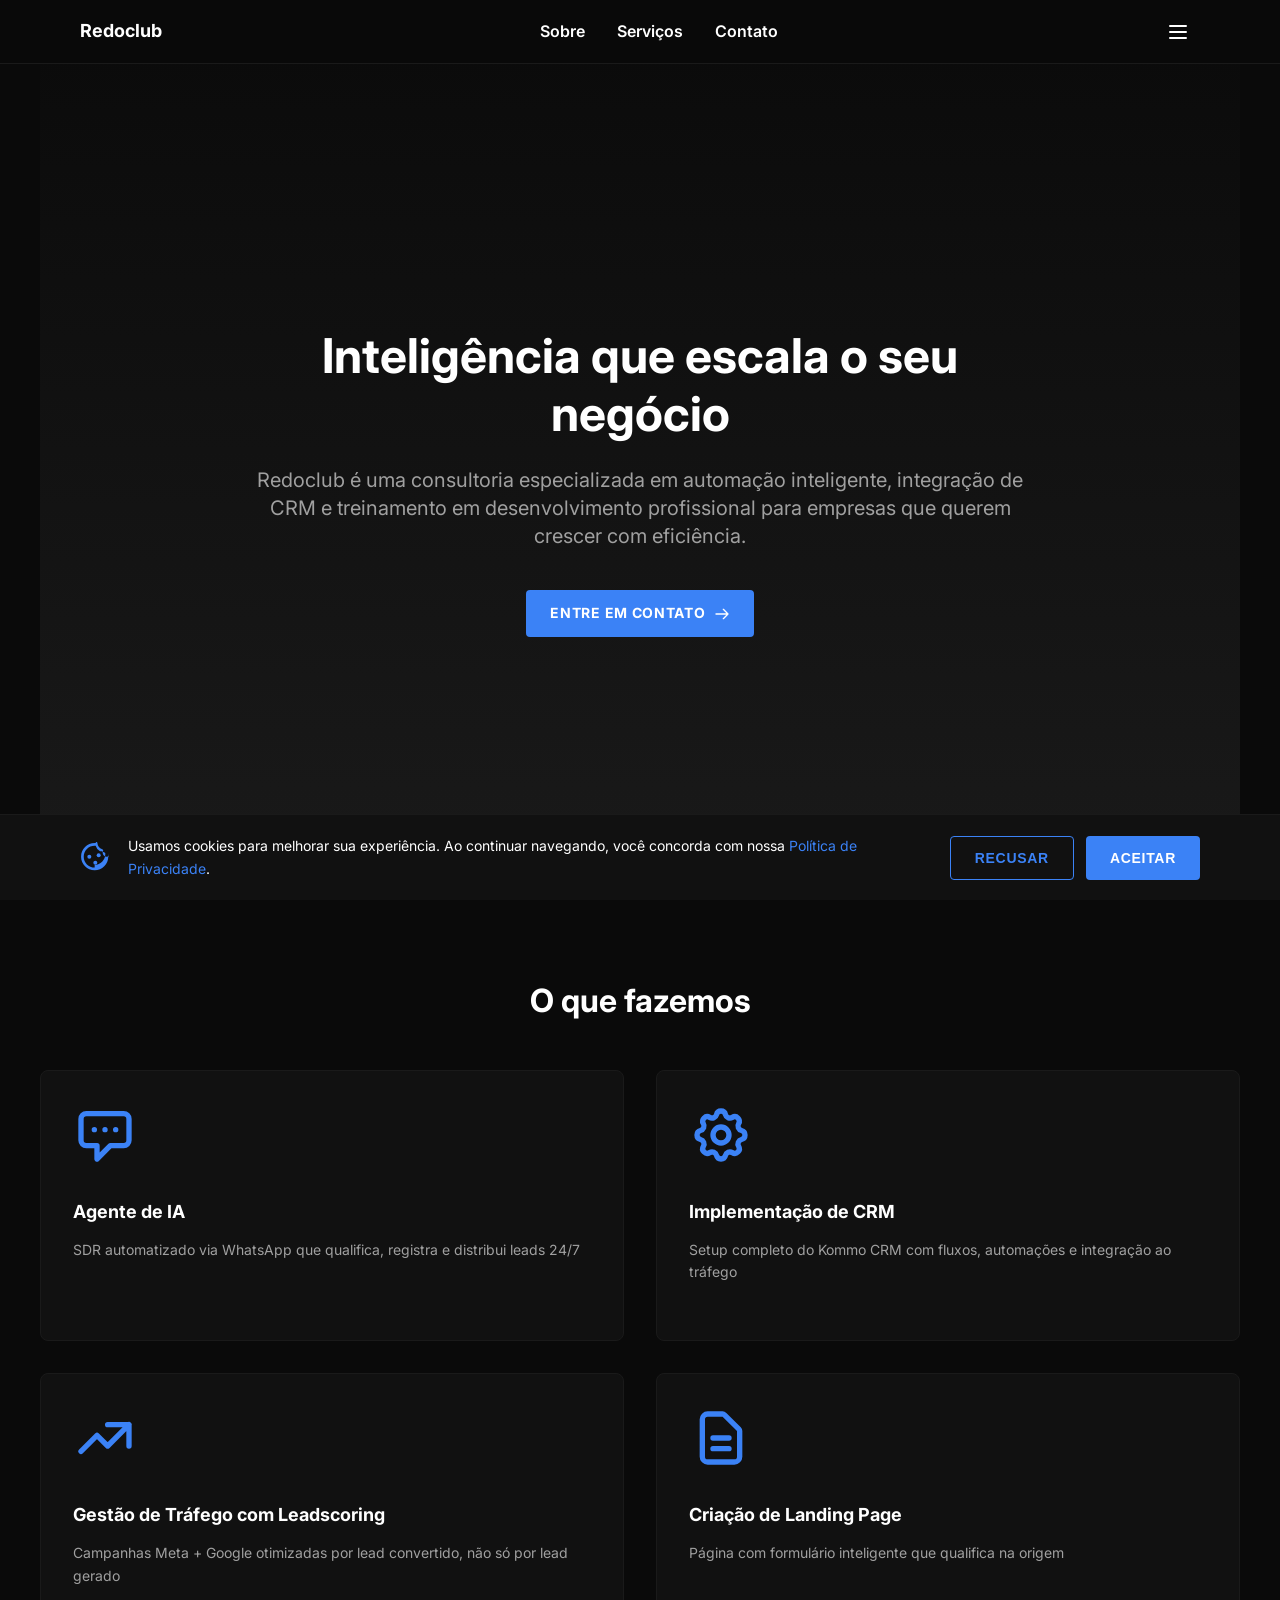
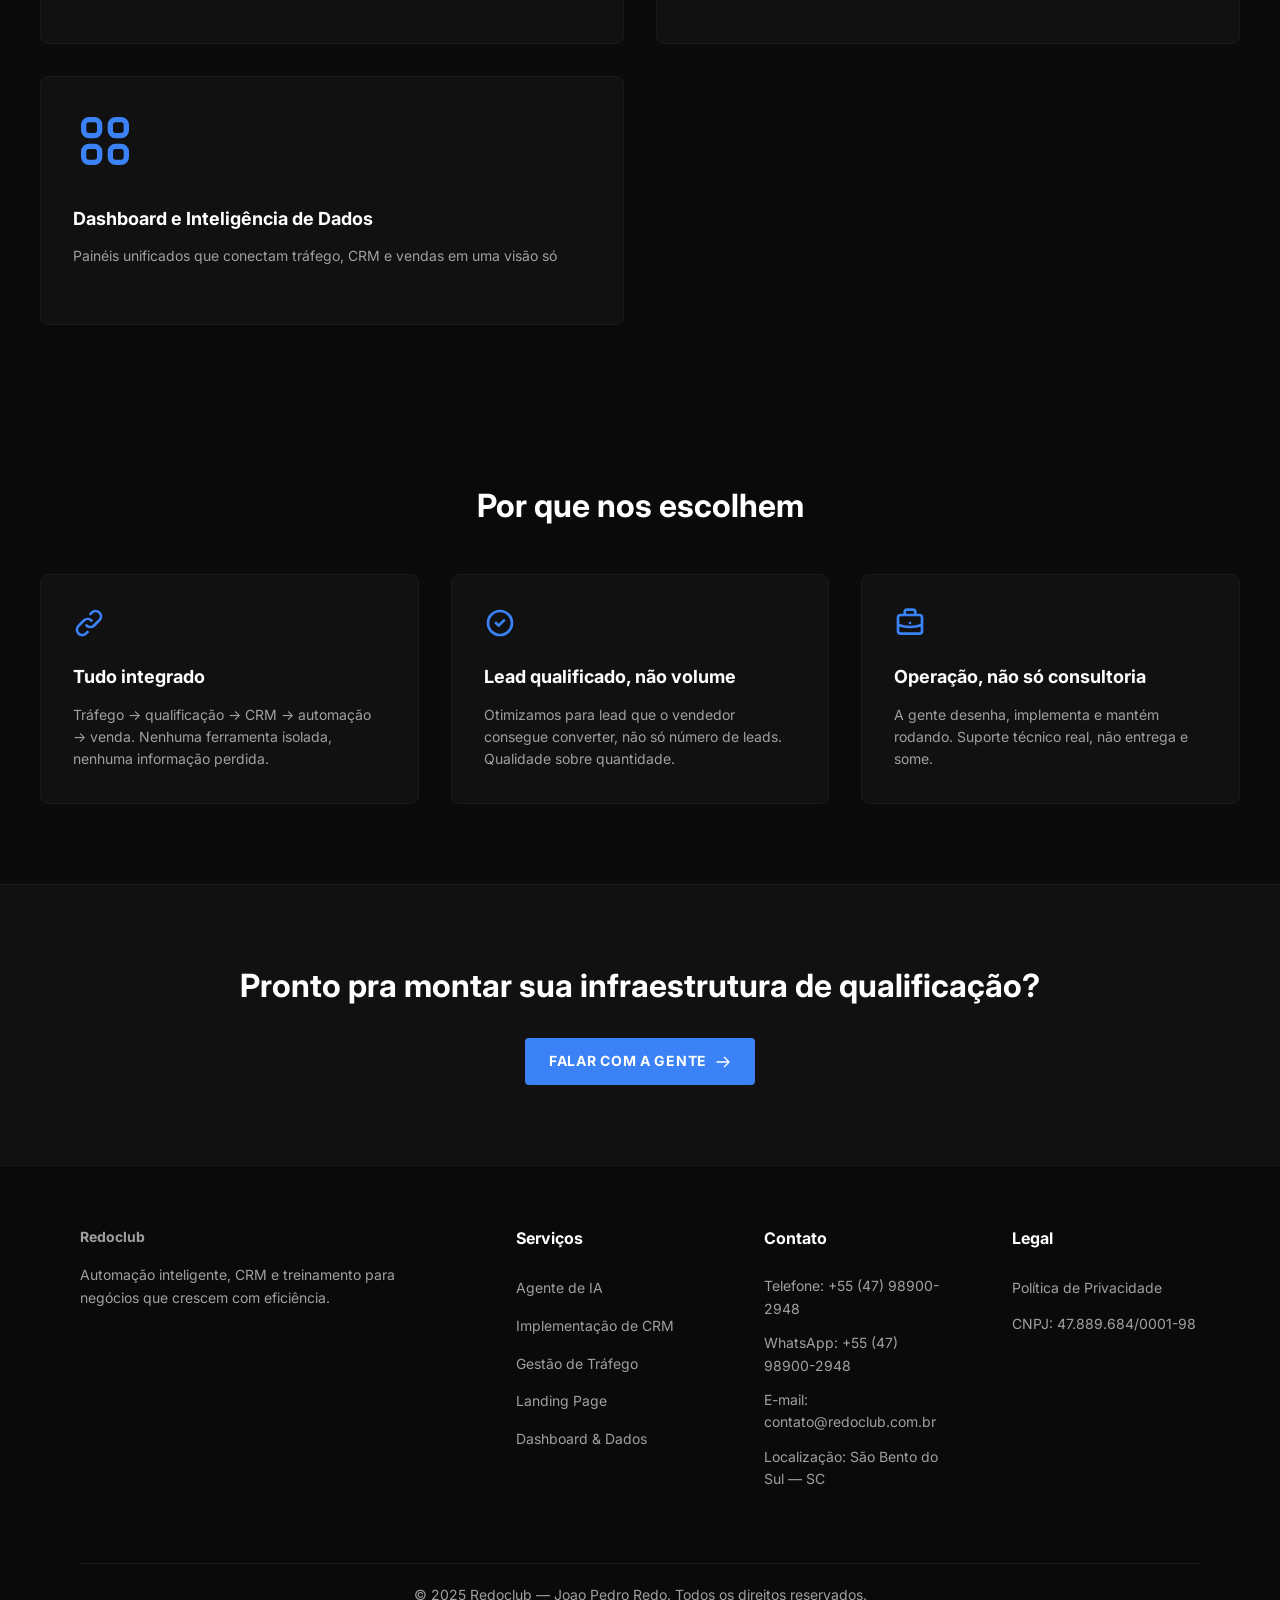
==== commit a22a49b1: "update" ====
--- a/index.html
+++ b/index.html
@@ -3,130 +3,202 @@
 <head>
   <meta charset="UTF-8">
   <meta name="viewport" content="width=device-width, initial-scale=1.0">
-  <title>Redoclub — Inteligência que escala o seu negócio</title>
-  <meta name="description" content="Consultoria em automação inteligente, integração de CRM e treinamento para empresas com time de vendas.">
+  <title>Consultoria em automação, CRM e treinamento | Redoclub</title>
+  <meta name="description" content="Redoclub é uma consultoria especializada em automação inteligente, integração de CRM e treinamento em desenvolvimento profissional para empresas que querem crescer com eficiência.">
   <link rel="stylesheet" href="/styles.css">
 </head>
 <body>
 
-  <nav>
+  <header>
     <div class="container nav-container">
-      <a href="/" class="nav-logo">Redo<span>club</span></a>
-      <button class="mobile-menu-btn">☰</button>
-      <ul class="nav-links">
-        <li><a href="/#servicos">Serviços</a></li>
-        <li><a href="/#diferenciais">Por que nós</a></li>
-        <li><a href="/contato/">Contato</a></li>
-      </ul>
-    </div>
+      <a href="/" class="logo" aria-label="Página inicial da Redoclub">Redoclub</a>
+      
+      <nav class="nav-desktop" aria-label="Navegação principal desktop">
+        <a href="/#sobre" class="nav-link">Sobre</a>
+        <div class="dropdown">
+          <a href="/#servicos" class="nav-link" aria-haspopup="true">Serviços</a>
+          <div class="dropdown-content" aria-label="Menu de serviços">
+            <a href="/servicos/agente-de-ia/" class="dropdown-item">Agente de IA</a>
+            <a href="/servicos/implementacao-de-crm/" class="dropdown-item">Implementação de CRM</a>
+            <a href="/servicos/gestao-de-trafego/" class="dropdown-item">Gestão de Tráfego</a>
+            <a href="/servicos/landing-page/" class="dropdown-item">Landing Page</a>
+            <a href="/servicos/dashboard-dados/" class="dropdown-item">Dashboard & Dados</a>
+          </div>
+        </div>
+        <a href="/contato/" class="nav-link">Contato</a>
+      </nav>
+
+      <button class="burger-menu" id="burger-btn" aria-label="Abrir menu mobile" aria-expanded="false" aria-controls="mobile-menu">
+        <svg fill="none" stroke="currentColor" viewBox="0 0 24 24" width="24" height="24" aria-hidden="true"><path stroke-linecap="round" stroke-linejoin="round" stroke-width="2" d="M4 6h16M4 12h16M4 18h16"></path></svg>
+      </button>
+    </div>
+  </header>
+
+  <nav class="nav-mobile-overlay" id="mobile-menu" aria-label="Navegação principal mobile">
+    <a href="/#sobre" class="nav-mobile-link">Sobre</a>
+    <button class="nav-mobile-link" id="mobile-servicos-toggle" aria-expanded="false" style="background:none; border:none; width:100%; text-align:left; border-bottom: 1px solid rgba(255,255,255,0.05);">
+      Serviços <span class="icon" aria-hidden="true">+</span>
+    </button>
+    <div class="mobile-submenu" id="mobile-submenu">
+      <a href="/servicos/agente-de-ia/" class="nav-mobile-sublink">Agente de IA</a>
+      <a href="/servicos/implementacao-de-crm/" class="nav-mobile-sublink">Implementação de CRM</a>
+      <a href="/servicos/gestao-de-trafego/" class="nav-mobile-sublink">Gestão de Tráfego</a>
+      <a href="/servicos/landing-page/" class="nav-mobile-sublink">Landing Page</a>
+      <a href="/servicos/dashboard-dados/" class="nav-mobile-sublink">Dashboard & Dados</a>
+    </div>
+    <a href="/contato/" class="nav-mobile-link">Contato</a>
   </nav>
 
   <main>
     <!-- HERO -->
-    <section class="hero container section-padding">
-      <h1>Inteligência que <span class="text-accent">escala</span> o seu negócio</h1>
-      <p>Consultoria especializada em automação inteligente, integração de CRM e treinamento para empresas com time de vendas.</p>
-      <a href="/contato/" class="btn-primary">Entre em contato →</a>
-    </section>
-
-    <!-- O QUE FAZEMOS -->
-    <section id="servicos" class="container section-padding">
-      <h2 style="font-size: 2.5rem; margin-bottom: 3rem; text-align: center;">O que fazemos</h2>
-      <div class="grid-2x2">
+    <section class="hero container">
+      <div class="hero-content">
+        <h1 class="hero-title">Inteligência que escala o seu negócio</h1>
+        <p class="subtitle">Redoclub é uma consultoria especializada em automação inteligente, integração de CRM e treinamento em desenvolvimento profissional para empresas que querem crescer com eficiência.</p>
+        <a href="/contato/" class="btn btn-primary">Entre em contato <svg fill="none" stroke="currentColor" viewBox="0 0 24 24" width="16" height="16" aria-hidden="true" style="display:inline;"><path stroke-linecap="round" stroke-linejoin="round" stroke-width="2" d="M14 5l7 7m0 0l-7 7m7-7H3"></path></svg></a>
+      </div>
+    </section>
+
+    <!-- SERVIÇOS -->
+    <section id="servicos" class="container section-spacing">
+      <h2 class="section-title" style="text-align: center; margin-bottom: 48px;">O que fazemos</h2>
+      
+      <div class="grid-services">
+        <a href="/servicos/agente-de-ia/" class="card card-interactive" aria-label="Ver detalhes de Agente de IA">
+          <div class="card-icon" aria-hidden="true">
+            <svg fill="none" stroke="currentColor" viewBox="0 0 24 24" width="64" height="64"><path stroke-linecap="round" stroke-linejoin="round" stroke-width="2" d="M8 10h.01M12 10h.01M16 10h.01M9 16H5a2 2 0 01-2-2V6a2 2 0 012-2h14a2 2 0 012 2v8a2 2 0 01-2 2h-5l-5 5v-5z"></path></svg>
+          </div>
+          <h3 class="card-title">Agente de IA</h3>
+          <p class="small-text">SDR automatizado via WhatsApp que qualifica, registra e distribui leads 24/7</p>
+        </a>
+        
+        <a href="/servicos/implementacao-de-crm/" class="card card-interactive" aria-label="Ver detalhes de Implementação de CRM">
+          <div class="card-icon" aria-hidden="true">
+            <svg fill="none" stroke="currentColor" viewBox="0 0 24 24" width="64" height="64"><path stroke-linecap="round" stroke-linejoin="round" stroke-width="2" d="M10.325 4.317c.426-1.756 2.924-1.756 3.35 0a1.724 1.724 0 002.573 1.066c1.543-.94 3.31.826 2.37 2.37a1.724 1.724 0 001.065 2.572c1.756.426 1.756 2.924 0 3.35a1.724 1.724 0 00-1.066 2.573c.94 1.543-.826 3.31-2.37 2.37a1.724 1.724 0 00-2.572 1.065c-.426 1.756-2.924 1.756-3.35 0a1.724 1.724 0 00-2.573-1.066c-1.543.94-3.31-.826-2.37-2.37a1.724 1.724 0 00-1.065-2.572c-1.756-.426-1.756-2.924 0-3.35a1.724 1.724 0 001.066-2.573c-.94-1.543.826-3.31 2.37-2.37.996.608 2.296.07 2.572-1.065z"></path><path stroke-linecap="round" stroke-linejoin="round" stroke-width="2" d="M15 12a3 3 0 11-6 0 3 3 0 016 0z"></path></svg>
+          </div>
+          <h3 class="card-title">Implementação de CRM</h3>
+          <p class="small-text">Setup completo do Kommo CRM com fluxos, automações e integração ao tráfego</p>
+        </a>
+        
+        <a href="/servicos/gestao-de-trafego/" class="card card-interactive" aria-label="Ver detalhes de Gestão de Tráfego com Leadscoring">
+          <div class="card-icon" aria-hidden="true">
+            <svg fill="none" stroke="currentColor" viewBox="0 0 24 24" width="64" height="64"><path stroke-linecap="round" stroke-linejoin="round" stroke-width="2" d="M13 7h8m0 0v8m0-8l-8 8-4-4-6 6"></path></svg>
+          </div>
+          <h3 class="card-title">Gestão de Tráfego com Leadscoring</h3>
+          <p class="small-text">Campanhas Meta + Google otimizadas por lead convertido, não só por lead gerado</p>
+        </a>
+        
+        <a href="/servicos/landing-page/" class="card card-interactive" aria-label="Ver detalhes de Criação de Landing Page">
+          <div class="card-icon" aria-hidden="true">
+            <svg fill="none" stroke="currentColor" viewBox="0 0 24 24" width="64" height="64"><path stroke-linecap="round" stroke-linejoin="round" stroke-width="2" d="M9 12h6m-6 4h6m2 5H7a2 2 0 01-2-2V5a2 2 0 012-2h5.586a1 1 0 01.707.293l5.414 5.414a1 1 0 01.293.707V19a2 2 0 01-2 2z"></path></svg>
+          </div>
+          <h3 class="card-title">Criação de Landing Page</h3>
+          <p class="small-text">Página com formulário inteligente que qualifica na origem</p>
+        </a>
+        
+        <a href="/servicos/dashboard-dados/" class="card card-interactive" aria-label="Ver detalhes de Dashboard e Inteligência de Dados">
+          <div class="card-icon" aria-hidden="true">
+            <svg fill="none" stroke="currentColor" viewBox="0 0 24 24" width="64" height="64"><path stroke-linecap="round" stroke-linejoin="round" stroke-width="2" d="M4 6a2 2 0 012-2h2a2 2 0 012 2v2a2 2 0 01-2 2H6a2 2 0 01-2-2V6zM14 6a2 2 0 012-2h2a2 2 0 012 2v2a2 2 0 01-2 2h-2a2 2 0 01-2-2V6zM4 16a2 2 0 012-2h2a2 2 0 012 2v2a2 2 0 01-2 2H6a2 2 0 01-2-2v-2zM14 16a2 2 0 012-2h2a2 2 0 012 2v2a2 2 0 01-2 2h-2a2 2 0 01-2-2v-2z"></path></svg>
+          </div>
+          <h3 class="card-title">Dashboard e Inteligência de Dados</h3>
+          <p class="small-text">Painéis unificados que conectam tráfego, CRM e vendas em uma visão só</p>
+        </a>
+      </div>
+    </section>
+
+    <!-- DIFERENCIAIS -->
+    <section id="sobre" class="container section-spacing">
+      <h2 class="section-title" style="text-align: center; margin-bottom: 48px;">Por que nos escolhem</h2>
+      
+      <div class="grid-differentials">
         <div class="card">
-          <div class="card-icon">🤖</div>
-          <h3>Agente de IA</h3>
-          <p>SDR automatizado via WhatsApp que qualifica e distribui leads.</p>
-          <a href="/servicos/agente-de-ia/" class="card-link">Saber mais →</a>
-        </div>
+          <div class="card-icon-small" aria-hidden="true">
+            <svg fill="none" stroke="currentColor" viewBox="0 0 24 24" width="32" height="32"><path stroke-linecap="round" stroke-linejoin="round" stroke-width="2" d="M13.828 10.172a4 4 0 00-5.656 0l-4 4a4 4 0 105.656 5.656l1.102-1.101m-.758-4.899a4 4 0 005.656 0l4-4a4 4 0 00-5.656-5.656l-1.1 1.1"></path></svg>
+          </div>
+          <h3 class="card-title">Tudo integrado</h3>
+          <p class="small-text" style="margin-bottom: 0;">Tráfego &rarr; qualificação &rarr; CRM &rarr; automação &rarr; venda. Nenhuma ferramenta isolada, nenhuma informação perdida.</p>
+        </div>
+        
         <div class="card">
-          <div class="card-icon">🔗</div>
-          <h3>Implementação de CRM</h3>
-          <p>Fluxos, etapas e automações conectadas ao seu processo comercial.</p>
-          <a href="/servicos/implementacao-de-crm/" class="card-link">Saber mais →</a>
-        </div>
+          <div class="card-icon-small" aria-hidden="true">
+            <svg fill="none" stroke="currentColor" viewBox="0 0 24 24" width="32" height="32"><path stroke-linecap="round" stroke-linejoin="round" stroke-width="2" d="M9 12l2 2 4-4m6 2a9 9 0 11-18 0 9 9 0 0118 0z"></path></svg>
+          </div>
+          <h3 class="card-title">Lead qualificado, não volume</h3>
+          <p class="small-text" style="margin-bottom: 0;">Otimizamos para lead que o vendedor consegue converter, não só número de leads. Qualidade sobre quantidade.</p>
+        </div>
+
         <div class="card">
-          <div class="card-icon">🎯</div>
-          <h3>Gestão de Tráfego</h3>
-          <p>Otimização por lead convertido, conectado diretamente ao seu CRM.</p>
-          <a href="/servicos/gestao-de-trafego/" class="card-link">Saber mais →</a>
-        </div>
-        <div class="card">
-          <div class="card-icon">📄</div>
-          <h3>Criação de Landing Page</h3>
-          <p>Páginas com formulário de qualificação inteligente e leadscoring.</p>
-          <a href="/servicos/landing-page/" class="card-link">Saber mais →</a>
-        </div>
-        <div class="card" style="grid-column: 1 / -1; max-width: 600px; margin: 0 auto; width: 100%;">
-          <div class="card-icon">📊</div>
-          <h3>Dashboard e Inteligência de Dados</h3>
-          <p>Painéis conectados ao CRM e tráfego para visibilidade completa do funil.</p>
-          <a href="/servicos/dashboard-dados/" class="card-link">Saber mais →</a>
-        </div>
-      </div>
-    </section>
-
-    <!-- POR QUE REDOCLUB -->
-    <section id="diferenciais" class="container section-padding" style="background: var(--surface); border-radius: var(--radius); margin-bottom: 4rem;">
-      <h2 style="font-size: 2.5rem; margin-bottom: 3rem; text-align: center;">Por que Redoclub?</h2>
-      <div class="grid-2x2" style="grid-template-columns: repeat(auto-fit, minmax(250px, 1fr));">
-        <div>
-          <h3 style="color: var(--accent); margin-bottom: 1rem;">Tudo Integrado</h3>
-          <p style="color: var(--muted);">Do tráfego à qualificação, do CRM à automação até a venda. Sistema contínuo.</p>
-        </div>
-        <div>
-          <h3 style="color: var(--accent); margin-bottom: 1rem;">Lead Qualificado</h3>
-          <p style="color: var(--muted);">Não entregamos volume vazio. Otimizamos para leads com potencial real de conversão.</p>
-        </div>
-        <div>
-          <h3 style="color: var(--accent); margin-bottom: 1rem;">Operação Contínua</h3>
-          <p style="color: var(--muted);">Não é só consultoria. Desenhamos, implementamos e operamos ativamente ao seu lado.</p>
+          <div class="card-icon-small" aria-hidden="true">
+            <svg fill="none" stroke="currentColor" viewBox="0 0 24 24" width="32" height="32"><path stroke-linecap="round" stroke-linejoin="round" stroke-width="2" d="M21 13.255A23.931 23.931 0 0112 15c-3.183 0-6.22-.62-9-1.745M16 6V4a2 2 0 00-2-2h-4a2 2 0 00-2 2v2m4 6h.01M5 20h14a2 2 0 002-2V8a2 2 0 00-2-2H5a2 2 0 00-2 2v10a2 2 0 002 2z"></path></svg>
+          </div>
+          <h3 class="card-title">Operação, não só consultoria</h3>
+          <p class="small-text" style="margin-bottom: 0;">A gente desenha, implementa e mantém rodando. Suporte técnico real, não entrega e some.</p>
         </div>
       </div>
     </section>
 
     <!-- CTA FINAL -->
-    <section class="container section-padding" style="text-align: center;">
-      <h2 style="font-size: 2.5rem; margin-bottom: 1.5rem;">Pronto pra montar sua infraestrutura de qualificação?</h2>
-      <a href="/contato/" class="btn-primary" style="font-size: 1.1rem; padding: 1rem 2rem;">Entre em contato →</a>
+    <section style="background: var(--bg-card); border-top: 1px solid var(--border);">
+      <div class="container section-spacing" style="text-align: center;">
+        <h2 class="section-title" style="margin-bottom: 32px;">Pronto pra montar sua infraestrutura de qualificação?</h2>
+        <a href="/contato/" class="btn btn-primary">Falar com a gente <svg fill="none" stroke="currentColor" viewBox="0 0 24 24" width="16" height="16" aria-hidden="true" style="display:inline;"><path stroke-linecap="round" stroke-linejoin="round" stroke-width="2" d="M14 5l7 7m0 0l-7 7m7-7H3"></path></svg></a>
+      </div>
     </section>
   </main>
 
   <footer>
     <div class="container footer-grid">
-      <div>
-        <h3 style="font-weight: 800; font-size: 1.5rem; letter-spacing: -0.03em;">Redo<span class="text-accent">club</span></h3>
-        <p class="footer-desc">Consultoria em automação inteligente e CRM para operações de vendas.</p>
-        <p class="footer-desc">São Bento do Sul — SC<br>CNPJ: 47.889.684/0001-98</p>
-      </div>
-      <div class="footer-links">
+      <div class="footer-col" style="grid-column: span 1;">
+        <a href="/" class="footer-logo">Redoclub</a>
+        <p>Automação inteligente, CRM e treinamento para negócios que crescem com eficiência.</p>
+      </div>
+      
+      <div class="footer-col">
         <h4>Serviços</h4>
         <ul>
           <li><a href="/servicos/agente-de-ia/">Agente de IA</a></li>
           <li><a href="/servicos/implementacao-de-crm/">Implementação de CRM</a></li>
           <li><a href="/servicos/gestao-de-trafego/">Gestão de Tráfego</a></li>
           <li><a href="/servicos/landing-page/">Landing Page</a></li>
-          <li><a href="/servicos/dashboard-dados/">Dashboard</a></li>
+          <li><a href="/servicos/dashboard-dados/">Dashboard & Dados</a></li>
         </ul>
       </div>
-      <div class="footer-links">
-        <h4>Empresa</h4>
+      
+      <div class="footer-col">
+        <h4>Contato</h4>
         <ul>
-          <li><a href="/contato/">Contato</a></li>
-          <li><a href="/privacidade/">Privacidade</a></li>
+          <li><p>Telefone: +55 (47) 98900-2948</p></li>
+          <li><p>WhatsApp: <a href="https://wa.me/5547989002948" target="_blank">+55 (47) 98900-2948</a></p></li>
+          <li><p>E-mail: <a href="mailto:contato@redoclub.com.br">contato@redoclub.com.br</a></p></li>
+          <li><p>Localização: São Bento do Sul &mdash; SC</p></li>
         </ul>
       </div>
-    </div>
-    <div class="footer-bottom container">
-      <p>&copy; 2026 Redoclub. Todos os direitos reservados.</p>
+
+      <div class="footer-col">
+        <h4>Legal</h4>
+        <ul>
+          <li><a href="/privacidade/">Política de Privacidade</a></li>
+          <li><p>CNPJ: 47.889.684/0001-98</p></li>
+        </ul>
+      </div>
+    </div>
+    <div class="container">
+      <div class="footer-bottom">
+        <p class="small-text">&copy; 2025 Redoclub &mdash; Joao Pedro Redo. Todos os direitos reservados.</p>
+      </div>
     </div>
   </footer>
 
-  <div id="cookie-banner" class="cookie-banner">
-    <p>Utilizamos cookies para melhorar sua experiência. Ao continuar, você concorda com nossa <a href="/privacidade/" style="color: var(--accent);">Política de Privacidade</a>.</p>
-    <div class="cookie-btns">
-      <button id="cookie-decline" class="btn-secondary">Recusar</button>
-      <button id="cookie-accept" class="btn-accept">Aceitar</button>
+  <div id="cookie-banner" class="cookie-banner" role="alert" aria-live="polite">
+    <div class="container cookie-content">
+      <div class="cookie-text">
+        <svg fill="currentColor" viewBox="0 0 24 24" width="32" height="32" aria-hidden="true" style="color: var(--accent); flex-shrink:0;"><path d="M21.598 11.064a1.006 1.006 0 00-.854-.172A2.938 2.938 0 0120 11c-1.654 0-3-1.346-3-3 0-.456.103-.892.296-1.284a1.008 1.008 0 00-.636-1.353 4.966 4.966 0 01-3.6-4.52 1.002 1.002 0 00-.834-.975C11.83.82 11.417.8 11 .8 5.383.8.8 5.383.8 11s4.583 10.2 10.2 10.2c5.617 0 10.2-4.583 10.2-10.2a10.024 10.024 0 00.398-3.048zM11 19.2C6.486 19.2 2.8 15.514 2.8 11S6.486 2.8 11 2.8c.243 0 .487.014.726.042A6.974 6.974 0 0015 7c1.472 0 2.827.466 3.938 1.258.041.242.062.488.062.742 0 4.514-3.686 8.2-8 8.2z"/><circle cx="7" cy="11" r="1.5"/><circle cx="11.5" cy="15.5" r="1.5"/><circle cx="14" cy="10" r="1.5"/></svg>
+        <p>Usamos cookies para melhorar sua experiência. Ao continuar navegando, você concorda com nossa <a href="/privacidade/">Política de Privacidade</a>.</p>
+      </div>
+      <div class="cookie-actions">
+        <button id="cookie-decline" class="btn btn-secondary">Recusar</button>
+        <button id="cookie-accept" class="btn btn-primary">Aceitar</button>
+      </div>
     </div>
   </div>
 
--- a/styles.css
+++ b/styles.css
@@ -1,14 +1,18 @@
-@import url('https://fonts.googleapis.com/css2?family=Inter:wght@300;400;500;600;700;800&display=swap');
+@import url('https://fonts.googleapis.com/css2?family=Inter:wght@400;600;700&display=swap');
 
 :root {
-  --bg: #0a0a0a;
-  --surface: #121212;
-  --border: #262626;
+  --bg-primary: #0a0a0a;
+  --bg-card: #111111;
+  --text-primary: #ffffff;
+  --text-secondary: #a0a0a0;
   --accent: #3B82F6;
-  --accent-hover: #2563EB;
-  --text: #ffffff;
-  --muted: #a3a3a3;
-  --radius: 8px;
+  --accent-hover: #2563eb;
+  --accent-active: #1d4ed8;
+  --accent-visited: #9333ea;
+  --border: #1a1a1a;
+  --radius-card: 8px;
+  --radius-input: 4px;
+  --transition: 200ms ease;
 }
 
 *, *::before, *::after {
@@ -20,8 +24,9 @@
 html {
   scroll-behavior: smooth;
   font-family: 'Inter', sans-serif;
-  background: var(--bg);
-  color: var(--text);
+  background: var(--bg-primary);
+  color: var(--text-primary);
+  font-size: 16px;
 }
 
 body {
@@ -36,335 +41,804 @@
   flex: 1;
 }
 
-/* ── UTILS ── */
+/* ── TYPOGRAPHY ── */
+.hero-title {
+  font-size: 48px;
+  font-weight: 700;
+  line-height: 1.2;
+}
+
+.section-title {
+  font-size: 32px;
+  font-weight: 700;
+  line-height: 1.3;
+}
+
+.subtitle {
+  font-size: 20px;
+  font-weight: 400;
+  color: var(--text-secondary);
+  line-height: 1.4;
+}
+
+.card-title {
+  font-size: 18px;
+  font-weight: 700;
+}
+
+.body-text {
+  font-size: 16px;
+  font-weight: 400;
+  line-height: 1.6;
+}
+
+.small-text {
+  font-size: 14px;
+  font-weight: 400;
+  color: var(--text-secondary);
+}
+
+.text-accent {
+  color: var(--accent);
+}
+
+/* ── LINKS ── */
+a {
+  color: var(--accent);
+  text-decoration: none;
+  transition: color var(--transition);
+}
+
+a:hover {
+  color: var(--accent-hover);
+  text-decoration: underline;
+}
+
+a:focus-visible {
+  outline: 2px solid var(--accent);
+  outline-offset: 2px;
+  border-radius: 2px;
+}
+
+a:active {
+  color: var(--accent-active);
+}
+
+a.visited-link:visited {
+  color: var(--accent-visited);
+}
+
+/* ── LAYOUT & SPACING ── */
 .container {
   width: 100%;
   max-width: 1200px;
   margin: 0 auto;
-  padding: 0 1.5rem;
-}
-
-.text-accent {
-  color: var(--accent);
-}
-
-.btn-primary {
+  padding: 0 40px; /* Desktop */
+}
+
+.section-spacing {
+  padding: 80px 0; /* Desktop */
+}
+
+.gap-section {
+  gap: 80px;
+}
+
+/* ── BUTTONS ── */
+.btn {
   display: inline-flex;
   align-items: center;
   justify-content: center;
-  gap: 0.5rem;
+  gap: 8px;
+  font-size: 14px;
+  font-weight: 700;
+  text-transform: uppercase;
+  letter-spacing: 0.05em;
+  padding: 12px 24px;
+  border-radius: var(--radius-input);
+  text-decoration: none;
+  transition: all var(--transition);
+  cursor: pointer;
+  border: none;
+  min-height: 44px; /* A11y touch target */
+}
+
+.btn:hover {
+  text-decoration: none;
+}
+
+.btn:focus-visible {
+  outline: 2px solid var(--accent);
+  outline-offset: 2px;
+}
+
+.btn:disabled {
+  cursor: not-allowed;
+  opacity: 0.5;
+}
+
+.btn-primary {
   background: var(--accent);
   color: #fff;
-  font-weight: 600;
-  padding: 0.75rem 1.5rem;
-  border-radius: var(--radius);
-  text-decoration: none;
-  transition: background 0.2s, transform 0.2s;
-  border: none;
-  cursor: pointer;
-}
-
-.btn-primary:hover {
+}
+
+.btn-primary:hover:not(:disabled) {
   background: var(--accent-hover);
-  transform: translateY(-2px);
-}
-
-.section-padding {
-  padding: 5rem 0;
-}
-
-/* ── NAV ── */
-nav {
-  position: sticky;
+  color: #fff;
+}
+
+.btn-primary:active:not(:disabled) {
+  background: var(--accent-active);
+}
+
+.btn-primary:disabled {
+  background: #444444;
+  color: #888888;
+}
+
+.btn-secondary {
+  background: transparent;
+  border: 1px solid var(--accent);
+  color: var(--accent);
+}
+
+.btn-secondary:hover:not(:disabled) {
+  background: rgba(59, 130, 246, 0.1);
+  border-color: var(--accent-hover);
+  color: var(--accent-hover);
+}
+
+.btn-secondary:active:not(:disabled) {
+  background: rgba(59, 130, 246, 0.2);
+}
+
+.btn-secondary:disabled {
+  border-color: #666666;
+  color: #666666;
+}
+
+.spinner {
+  width: 16px;
+  height: 16px;
+  border: 2px solid rgba(255,255,255,0.3);
+  border-radius: 50%;
+  border-top-color: #fff;
+  animation: spin 1s ease-in-out infinite;
+  display: none;
+}
+
+@keyframes spin {
+  to { transform: rotate(360deg); }
+}
+
+.btn.loading .spinner {
+  display: block;
+}
+
+/* ── HEADER ── */
+header {
+  position: fixed;
   top: 0;
-  z-index: 100;
+  width: 100%;
+  z-index: 50;
   background: rgba(10, 10, 10, 0.85);
-  backdrop-filter: blur(12px);
+  backdrop-filter: blur(10px);
   border-bottom: 1px solid var(--border);
+  height: 64px;
+  transition: background-color 300ms, backdrop-filter 300ms;
+}
+
+header.scrolled {
+  background: rgba(10, 10, 10, 0.98);
+  backdrop-filter: none;
 }
 
 .nav-container {
   display: flex;
   align-items: center;
   justify-content: space-between;
-  height: 70px;
-}
-
-.nav-logo {
-  font-weight: 800;
-  font-size: 1.5rem;
-  color: var(--text);
-  text-decoration: none;
-  letter-spacing: -0.03em;
-}
-
-.nav-logo span {
+  height: 100%;
+}
+
+.logo {
+  font-size: 18px;
+  font-weight: 700;
+  color: var(--text-primary);
+  text-decoration: none;
+}
+
+.logo:hover {
+  text-decoration: none;
+  color: var(--text-primary);
+}
+
+.nav-desktop {
+  display: flex;
+  gap: 32px;
+  align-items: center;
+}
+
+.nav-link {
+  color: var(--text-primary);
+  font-size: 16px;
+  font-weight: 600;
+  text-decoration: none;
+  position: relative;
+  transition: color var(--transition);
+}
+
+.nav-link:hover {
   color: var(--accent);
-}
-
-.nav-links {
-  display: flex;
-  gap: 2rem;
-  list-style: none;
-}
-
-.nav-links a {
-  color: var(--muted);
-  text-decoration: none;
-  font-weight: 500;
-  font-size: 0.95rem;
-  transition: color 0.2s;
-}
-
-.nav-links a:hover {
-  color: var(--text);
-}
-
-.mobile-menu-btn {
+  text-decoration: none;
+}
+
+/* Dropdown menu */
+.dropdown {
+  position: relative;
+  display: inline-block;
+}
+
+.dropdown-content {
+  display: none;
+  position: absolute;
+  top: 100%;
+  left: 0;
+  background: var(--bg-card);
+  min-width: 240px;
+  border: 1px solid var(--border);
+  border-radius: var(--radius-card);
+  box-shadow: 0 4px 12px rgba(0,0,0,0.5);
+  z-index: 60;
+  padding: 8px 0;
+}
+
+.dropdown:hover .dropdown-content,
+.dropdown:focus-within .dropdown-content {
+  display: block;
+}
+
+.dropdown-item {
+  display: block;
+  padding: 12px 20px;
+  color: var(--text-primary);
+  font-size: 14px;
+  text-decoration: none;
+}
+
+.dropdown-item:hover, .dropdown-item:focus {
+  background: var(--border);
+  color: var(--text-primary);
+  text-decoration: none;
+}
+
+.burger-menu {
   display: none;
   background: none;
   border: none;
-  color: var(--text);
-  font-size: 1.5rem;
+  color: var(--text-primary);
   cursor: pointer;
+  padding: 8px;
+  min-height: 44px;
+  min-width: 44px;
+  display: flex;
+  align-items: center;
+  justify-content: center;
+}
+
+.burger-menu:focus-visible {
+  outline: 2px solid var(--accent);
+  outline-offset: 2px;
+}
+
+.nav-mobile-overlay {
+  display: none;
+  position: fixed;
+  top: 64px;
+  left: 0;
+  right: 0;
+  bottom: 0;
+  background: var(--bg-primary);
+  z-index: 40;
+  padding: 20px;
+  flex-direction: column;
+  gap: 0;
+  overflow-y: auto;
+  border-top: 1px solid var(--border);
+  transform: translateY(-10px);
+  opacity: 0;
+  transition: opacity 300ms, transform 300ms;
+}
+
+.nav-mobile-overlay.active {
+  display: flex;
+  opacity: 1;
+  transform: translateY(0);
+}
+
+.nav-mobile-link {
+  font-size: 18px;
+  font-weight: 600;
+  color: var(--text-primary);
+  display: flex;
+  align-items: center;
+  justify-content: space-between;
+  padding: 16px 0;
+  text-decoration: none;
+  border-bottom: 1px solid rgba(255,255,255,0.05);
+}
+
+.nav-mobile-link:hover {
+  text-decoration: none;
+}
+
+.mobile-submenu {
+  display: none;
+  flex-direction: column;
+  padding-left: 16px;
+  border-bottom: 1px solid rgba(255,255,255,0.05);
+}
+
+.mobile-submenu.open {
+  display: flex;
+}
+
+.nav-mobile-sublink {
+  font-size: 16px;
+  color: var(--text-secondary);
+  display: block;
+  padding: 16px 0;
+  text-decoration: none;
+}
+
+/* ── CARDS ── */
+.card {
+  background: var(--bg-card);
+  border: 1px solid var(--border);
+  border-radius: var(--radius-card);
+  padding: 32px;
+  transition: all var(--transition);
+  height: 100%;
+  display: flex;
+  flex-direction: column;
+}
+
+.card-interactive {
+  cursor: pointer;
+  text-decoration: none;
+  color: inherit;
+  display: flex;
+  flex-direction: column;
+}
+
+.card-interactive:hover {
+  text-decoration: none;
+  color: inherit;
+}
+
+@media (hover: hover) {
+  .card-interactive:hover {
+    border-color: var(--accent);
+    box-shadow: 0 0 20px rgba(59, 130, 246, 0.1);
+    transform: translateY(-2px);
+  }
+}
+
+.card-interactive:active {
+  border-color: var(--accent);
+  background: rgba(59, 130, 246, 0.05);
+  transform: translateY(0);
+}
+
+.card-icon {
+  color: var(--accent);
+  margin-bottom: 24px;
+}
+
+.card-icon svg {
+  width: 64px;
+  height: 64px;
+}
+
+.card-icon-small svg {
+  width: 32px;
+  height: 32px;
+  color: var(--accent);
+  margin-bottom: 16px;
+}
+
+.card .card-title {
+  margin-bottom: 12px;
+}
+
+.card .small-text {
+  margin-bottom: 24px;
+  flex: 1;
 }
 
 /* ── HERO ── */
 .hero {
-  padding: 6rem 0 4rem;
+  min-height: 100vh;
+  display: flex;
+  align-items: center;
+  justify-content: center;
   text-align: center;
-}
-
-.hero h1 {
-  font-size: clamp(2.5rem, 5vw, 4rem);
-  font-weight: 800;
-  line-height: 1.1;
-  margin-bottom: 1.5rem;
-  letter-spacing: -0.03em;
-}
-
-.hero p {
-  font-size: clamp(1rem, 2vw, 1.25rem);
-  color: var(--muted);
-  max-width: 600px;
-  margin: 0 auto 2.5rem;
+  background: linear-gradient(180deg, var(--bg-primary) 0%, #1a1a1a 100%);
+  padding-top: 64px; /* offset header */
+}
+
+.hero-content {
+  max-width: 800px;
+}
+
+.hero-content .hero-title {
+  margin-bottom: 24px;
+}
+
+.hero-content .subtitle {
+  margin-bottom: 40px;
+}
+
+.hero-service {
+  padding-top: 120px;
+  padding-bottom: 80px;
+  text-align: center;
+  background: linear-gradient(180deg, var(--bg-primary) 0%, #111111 100%);
+}
+
+.hero-service-icon {
+  margin-bottom: 24px;
+  color: var(--accent);
+}
+
+.hero-service-icon svg {
+  width: 96px;
+  height: 96px;
 }
 
 /* ── GRIDS ── */
-.grid-2x2 {
+.grid-services {
   display: grid;
-  grid-template-columns: repeat(auto-fit, minmax(300px, 1fr));
-  gap: 1.5rem;
-}
-
-.card {
-  background: var(--surface);
-  border: 1px solid var(--border);
-  border-radius: var(--radius);
-  padding: 2rem;
-  transition: border-color 0.2s;
-}
-
-.card:hover {
-  border-color: var(--accent);
-}
-
-.card-icon {
-  font-size: 2rem;
-  margin-bottom: 1rem;
-}
-
-.card h3 {
-  font-size: 1.25rem;
-  margin-bottom: 0.5rem;
-  font-weight: 600;
-}
-
-.card p {
-  color: var(--muted);
-  font-size: 0.95rem;
-  margin-bottom: 1rem;
-}
-
-.card-link {
-  color: var(--accent);
-  text-decoration: none;
-  font-weight: 500;
-  font-size: 0.9rem;
-  display: inline-flex;
+  grid-template-columns: repeat(2, 1fr);
+  gap: 32px;
+  margin-top: 48px;
+}
+
+.grid-differentials {
+  display: grid;
+  grid-template-columns: repeat(3, 1fr);
+  gap: 32px;
+  margin-top: 48px;
+}
+
+/* ── SERVICE PAGE SECTIONS ── */
+.service-section {
+  padding: 60px 0;
+}
+
+.service-section.highlight {
+  background: var(--bg-card);
+}
+
+.service-section .section-title {
+  margin-bottom: 32px;
+}
+
+.service-list {
+  list-style: none;
+}
+
+.service-list li {
+  position: relative;
+  padding-left: 32px;
+  margin-bottom: 16px;
+  font-size: 16px;
+  line-height: 1.6;
+}
+
+.service-list li::before {
+  content: '';
+  position: absolute;
+  left: 0;
+  top: 4px;
+  width: 20px;
+  height: 20px;
+  background-image: url("data:image/svg+xml,%3Csvg xmlns='http://www.w3.org/200.svg' viewBox='0 0 24 24' fill='none' stroke='%233B82F6' stroke-width='2' stroke-linecap='round' stroke-linejoin='round'%3E%3Cpolyline points='20 6 9 17 4 12'%3E%3C/polyline%3E%3C/svg%3E");
+  background-size: contain;
+  background-repeat: no-repeat;
+}
+
+.timeline {
+  display: flex;
+  flex-direction: column;
+  gap: 24px;
+}
+
+.timeline-step {
+  display: flex;
+  gap: 16px;
+  align-items: flex-start;
+}
+
+.timeline-number {
+  background: var(--accent);
+  color: #fff;
+  width: 32px;
+  height: 32px;
+  border-radius: 50%;
+  display: flex;
   align-items: center;
-  gap: 0.25rem;
-}
-
-.card-link:hover {
-  text-decoration: underline;
+  justify-content: center;
+  font-weight: bold;
+  flex-shrink: 0;
 }
 
 /* ── FOOTER ── */
 footer {
+  background: var(--bg-primary);
   border-top: 1px solid var(--border);
-  padding: 4rem 0 2rem;
-  background: var(--surface);
-  margin-top: auto;
+  padding: 60px 0 20px;
 }
 
 .footer-grid {
   display: grid;
-  grid-template-columns: 2fr 1fr 1fr;
-  gap: 2rem;
-  margin-bottom: 3rem;
-}
-
-.footer-desc {
-  color: var(--muted);
-  font-size: 0.9rem;
-  max-width: 300px;
-  margin-top: 1rem;
-}
-
-.footer-links h4 {
-  font-size: 1rem;
-  margin-bottom: 1rem;
-  font-weight: 600;
-}
-
-.footer-links ul {
+  grid-template-columns: 2fr 1fr 1fr 1fr;
+  gap: 60px;
+  margin-bottom: 60px;
+}
+
+.footer-logo {
+  font-size: 18px;
+  font-weight: 700;
+  color: var(--text-primary);
+  margin-bottom: 16px;
+  display: block;
+  text-decoration: none;
+}
+
+.footer-logo:hover {
+  text-decoration: none;
+  color: var(--text-primary);
+}
+
+.footer-col h4 {
+  font-size: 16px;
+  font-weight: 700;
+  margin-bottom: 24px;
+  color: var(--text-primary);
+}
+
+.footer-col ul {
   list-style: none;
-  display: flex;
-  flex-direction: column;
-  gap: 0.5rem;
-}
-
-.footer-links a {
-  color: var(--muted);
-  text-decoration: none;
-  font-size: 0.9rem;
-  transition: color 0.2s;
-}
-
-.footer-links a:hover {
-  color: var(--text);
+}
+
+.footer-col ul li {
+  margin-bottom: 12px;
+}
+
+.footer-col a {
+  color: var(--text-secondary);
+  font-size: 14px;
+  text-decoration: none;
+}
+
+.footer-col a:hover {
+  color: var(--accent);
+  text-decoration: underline;
+}
+
+.footer-col p {
+  color: var(--text-secondary);
+  font-size: 14px;
+  margin-bottom: 8px;
 }
 
 .footer-bottom {
   text-align: center;
-  padding-top: 2rem;
+  padding-top: 20px;
   border-top: 1px solid var(--border);
-  color: var(--muted);
-  font-size: 0.85rem;
+}
+
+/* ── FORMS ── */
+.form-group {
+  margin-bottom: 24px;
+  display: flex;
+  flex-direction: column;
+}
+
+.form-group label {
+  margin-bottom: 8px;
+  font-size: 14px;
+  font-weight: 600;
+  color: var(--text-secondary);
+}
+
+.form-control {
+  width: 100%;
+  background: var(--bg-card);
+  border: 1px solid var(--border);
+  border-radius: var(--radius-input);
+  padding: 12px 16px;
+  color: var(--text-primary);
+  font-family: inherit;
+  font-size: 16px;
+  transition: all var(--transition);
+  min-height: 44px;
+}
+
+.form-control::placeholder {
+  color: #666666;
+}
+
+.form-control:hover:not(:disabled) {
+  border-color: var(--accent);
+}
+
+.form-control:focus {
+  outline: none;
+  border: 2px solid var(--accent);
+  box-shadow: 0 0 0 4px rgba(59, 130, 246, 0.1);
+  padding: 11px 15px; /* Offset border width */
+}
+
+.form-control.filled {
+  border-color: var(--accent);
+}
+
+.form-control.error {
+  border: 2px solid #ef4444;
+  padding: 11px 15px;
+}
+
+.form-control:disabled {
+  background: var(--bg-primary);
+  border-color: #333333;
+  color: #666666;
+  cursor: not-allowed;
+}
+
+.error-message {
+  color: #ef4444;
+  font-size: 12px;
+  margin-top: 4px;
+  display: none;
+}
+
+.form-control.error + .error-message {
+  display: block;
+}
+
+textarea.form-control {
+  resize: vertical;
+  min-height: 140px;
+}
+
+.select-wrapper {
+  position: relative;
+}
+
+.select-wrapper::after {
+  content: '';
+  position: absolute;
+  right: 16px;
+  top: 50%;
+  transform: translateY(-50%);
+  width: 20px;
+  height: 20px;
+  background-image: url("data:image/svg+xml,%3Csvg xmlns='http://www.w3.org/2000/svg' viewBox='0 0 24 24' fill='none' stroke='%233B82F6' stroke-width='2' stroke-linecap='round' stroke-linejoin='round'%3E%3Cpolyline points='6 9 12 15 18 9'%3E%3C/polyline%3E%3C/svg%3E");
+  background-size: contain;
+  background-repeat: no-repeat;
+  pointer-events: none;
+}
+
+select.form-control {
+  appearance: none;
+  padding-right: 48px;
+}
+
+select.form-control option {
+  background: var(--bg-card);
+  color: var(--text-primary);
 }
 
 /* ── COOKIE BANNER ── */
 .cookie-banner {
   position: fixed;
-  bottom: 1rem;
-  left: 1rem;
-  right: 1rem;
-  background: var(--surface);
-  border: 1px solid var(--border);
-  padding: 1.5rem;
-  border-radius: var(--radius);
-  z-index: 1000;
-  display: flex;
-  flex-direction: column;
-  gap: 1rem;
-  box-shadow: 0 10px 25px rgba(0,0,0,0.5);
-  transform: translateY(150%);
-  transition: transform 0.3s ease-out;
-  max-width: 600px;
-  margin: 0 auto;
+  bottom: 0;
+  left: 0;
+  width: 100%;
+  background: var(--bg-card);
+  border-top: 1px solid var(--border);
+  padding: 20px 0;
+  z-index: 100;
+  opacity: 0;
+  visibility: hidden;
+  transition: opacity var(--transition);
 }
 
 .cookie-banner.show {
-  transform: translateY(0);
-}
-
-.cookie-btns {
-  display: flex;
-  gap: 0.75rem;
-}
-
-.btn-secondary {
-  background: transparent;
-  border: 1px solid var(--border);
-  color: var(--text);
-  padding: 0.5rem 1rem;
-  border-radius: var(--radius);
-  cursor: pointer;
-  font-weight: 500;
-  transition: background 0.2s;
-}
-
-.btn-secondary:hover {
-  background: var(--border);
-}
-
-.btn-accept {
-  background: var(--accent);
-  border: 1px solid var(--accent);
-  color: #fff;
-  padding: 0.5rem 1rem;
-  border-radius: var(--radius);
-  cursor: pointer;
-  font-weight: 500;
-  transition: background 0.2s;
-}
-
-.btn-accept:hover {
-  background: var(--accent-hover);
-}
-
-/* ── FORMS ── */
-.form-group {
-  margin-bottom: 1.5rem;
-}
-
-.form-group label {
-  display: block;
-  margin-bottom: 0.5rem;
-  font-size: 0.9rem;
-  color: var(--muted);
-}
-
-.form-group input, .form-group textarea {
-  width: 100%;
-  padding: 0.75rem 1rem;
-  background: var(--bg);
-  border: 1px solid var(--border);
-  border-radius: var(--radius);
-  color: var(--text);
-  font-family: inherit;
-  font-size: 1rem;
-}
-
-.form-group input:focus, .form-group textarea:focus {
-  outline: none;
-  border-color: var(--accent);
+  opacity: 1;
+  visibility: visible;
+}
+
+.cookie-content {
+  display: flex;
+  align-items: center;
+  justify-content: space-between;
+  gap: 24px;
+}
+
+.cookie-text {
+  display: flex;
+  align-items: center;
+  gap: 16px;
+  font-size: 14px;
+}
+
+.cookie-actions {
+  display: flex;
+  gap: 12px;
+  flex-shrink: 0;
 }
 
 /* ── RESPONSIVE ── */
-@media (max-width: 768px) {
-  .nav-links {
+@media (max-width: 1024px) {
+  .container {
+    padding: 0 30px;
+  }
+  .section-spacing {
+    padding: 60px 0;
+  }
+  .footer-grid {
+    grid-template-columns: repeat(2, 1fr);
+    gap: 40px;
+    padding: 50px 0 20px;
+  }
+  .grid-services {
+    grid-template-columns: 1fr;
+    gap: 24px;
+  }
+  .grid-differentials {
+    grid-template-columns: 1fr;
+    gap: 24px;
+  }
+}
+
+@media (max-width: 640px) {
+  .container {
+    padding: 0 20px;
+  }
+  .section-spacing {
+    padding: 48px 0;
+  }
+  .nav-desktop {
     display: none;
-    position: absolute;
-    top: 70px;
-    left: 0;
-    right: 0;
-    background: var(--surface);
-    flex-direction: column;
-    padding: 1.5rem;
-    border-bottom: 1px solid var(--border);
-  }
-  
-  .nav-links.active {
+  }
+  .burger-menu {
     display: flex;
   }
-  
-  .mobile-menu-btn {
-    display: block;
-  }
-  
+  .hero-title {
+    font-size: 36px;
+  }
+  .section-title {
+    font-size: 28px;
+  }
+  .grid-services, .grid-differentials {
+    gap: 20px;
+  }
   .footer-grid {
     grid-template-columns: 1fr;
-  }
-}
+    gap: 24px;
+    padding: 40px 0 20px;
+  }
+  .cookie-content {
+    flex-direction: column;
+    align-items: flex-start;
+  }
+  .cookie-actions {
+    width: 100%;
+    flex-direction: column;
+  }
+  .cookie-actions .btn {
+    width: 100%;
+  }
+}
